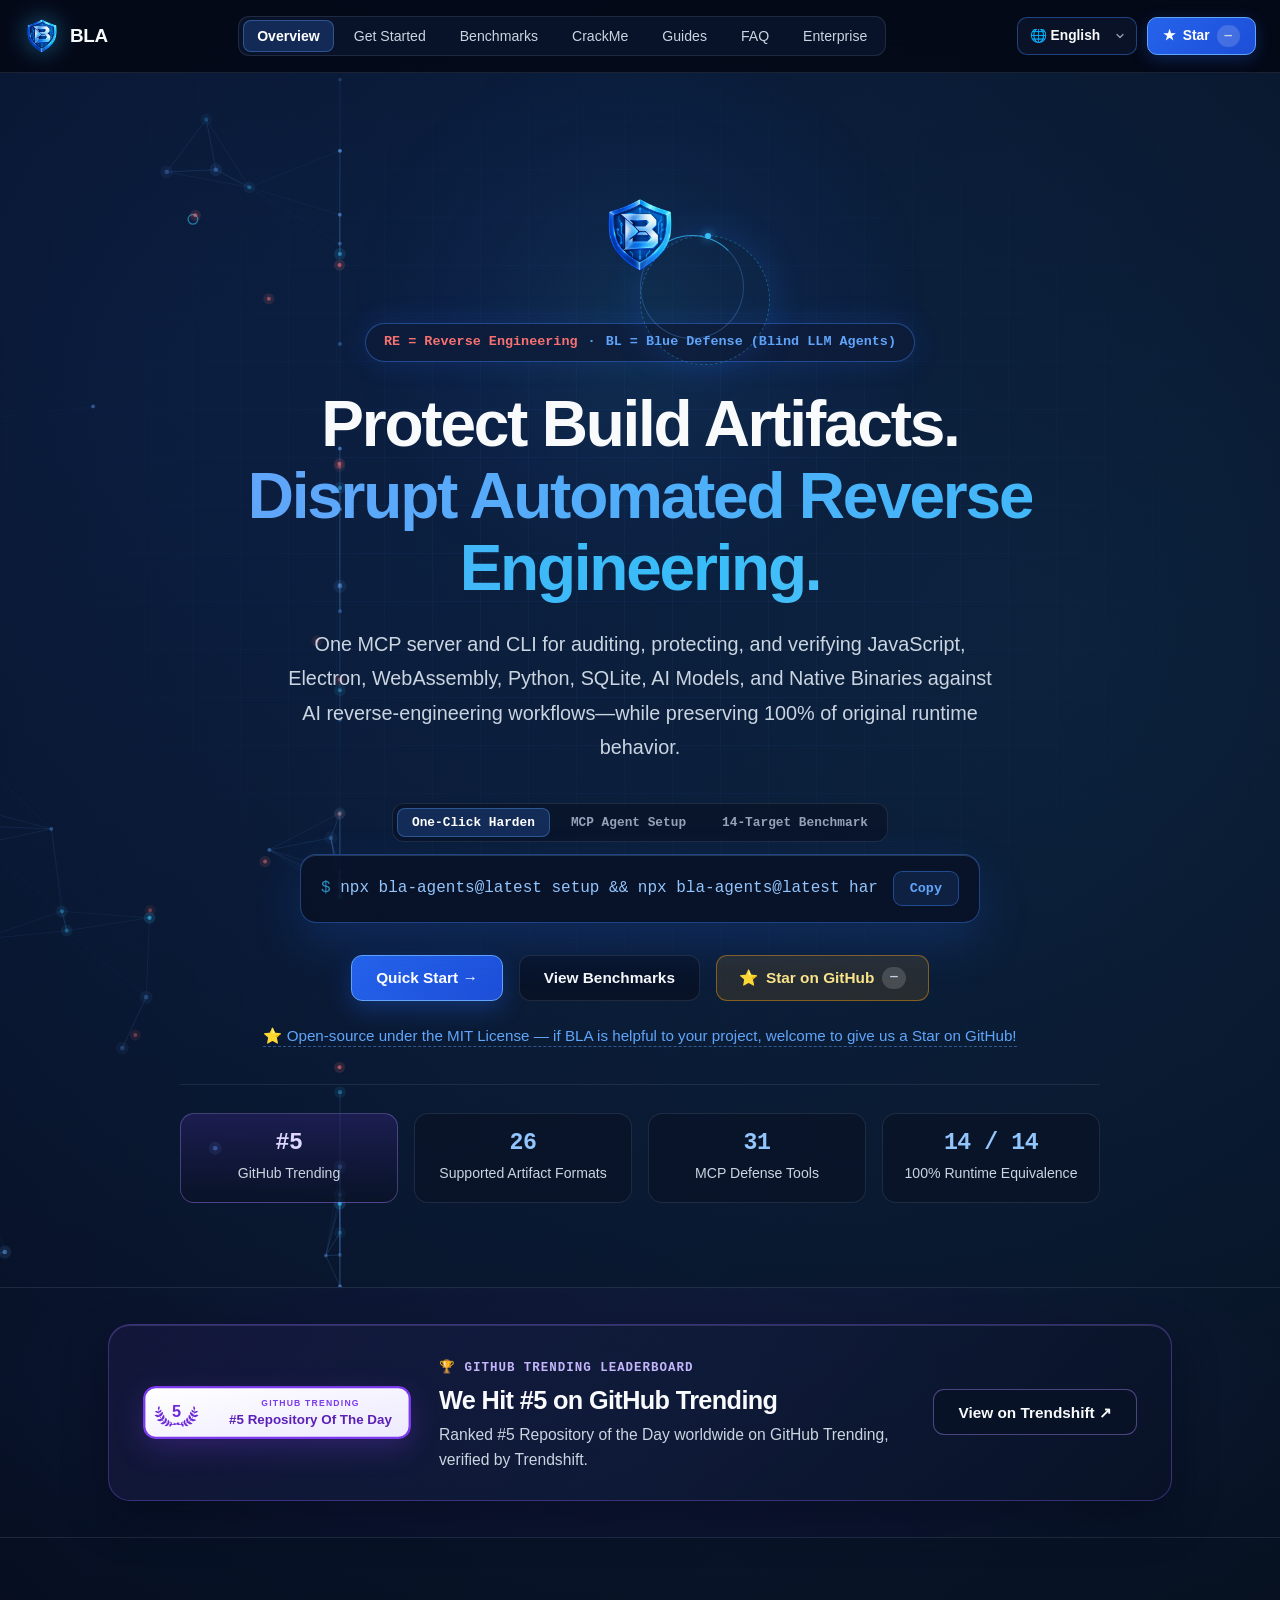
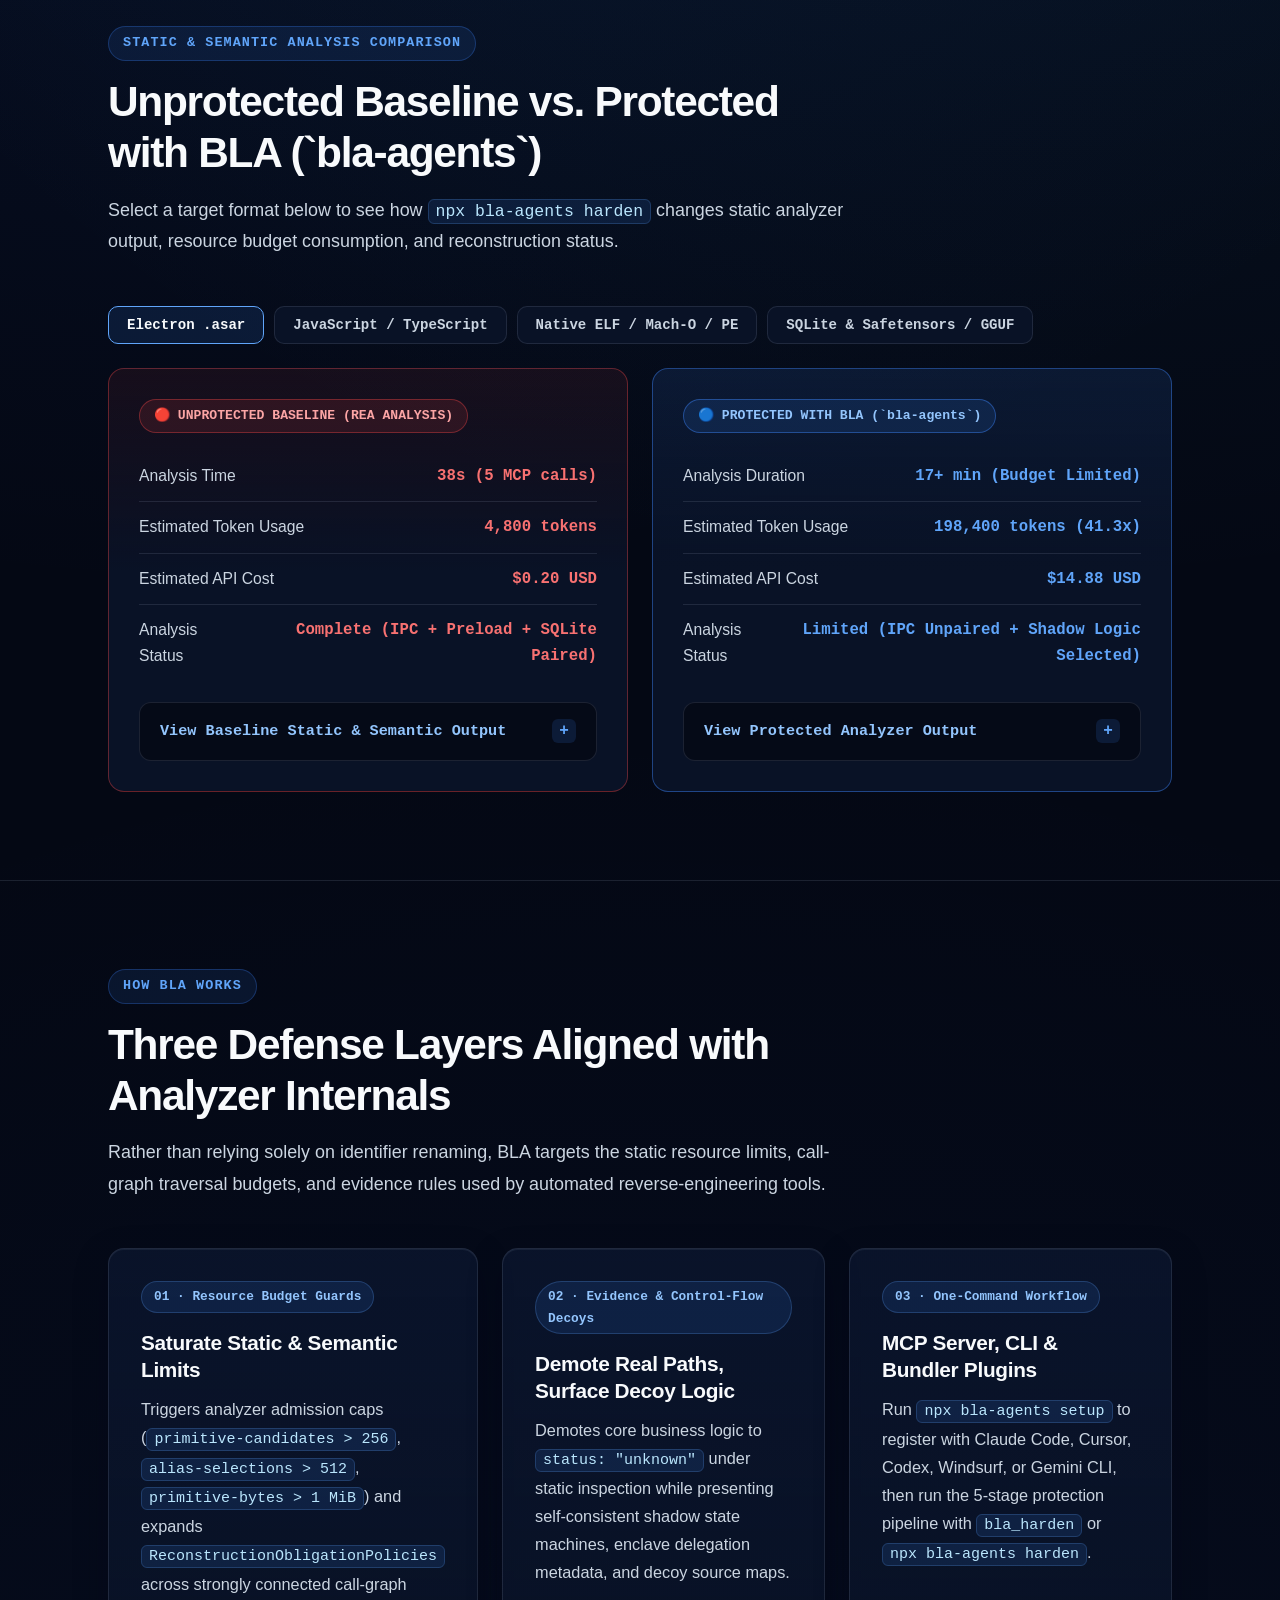
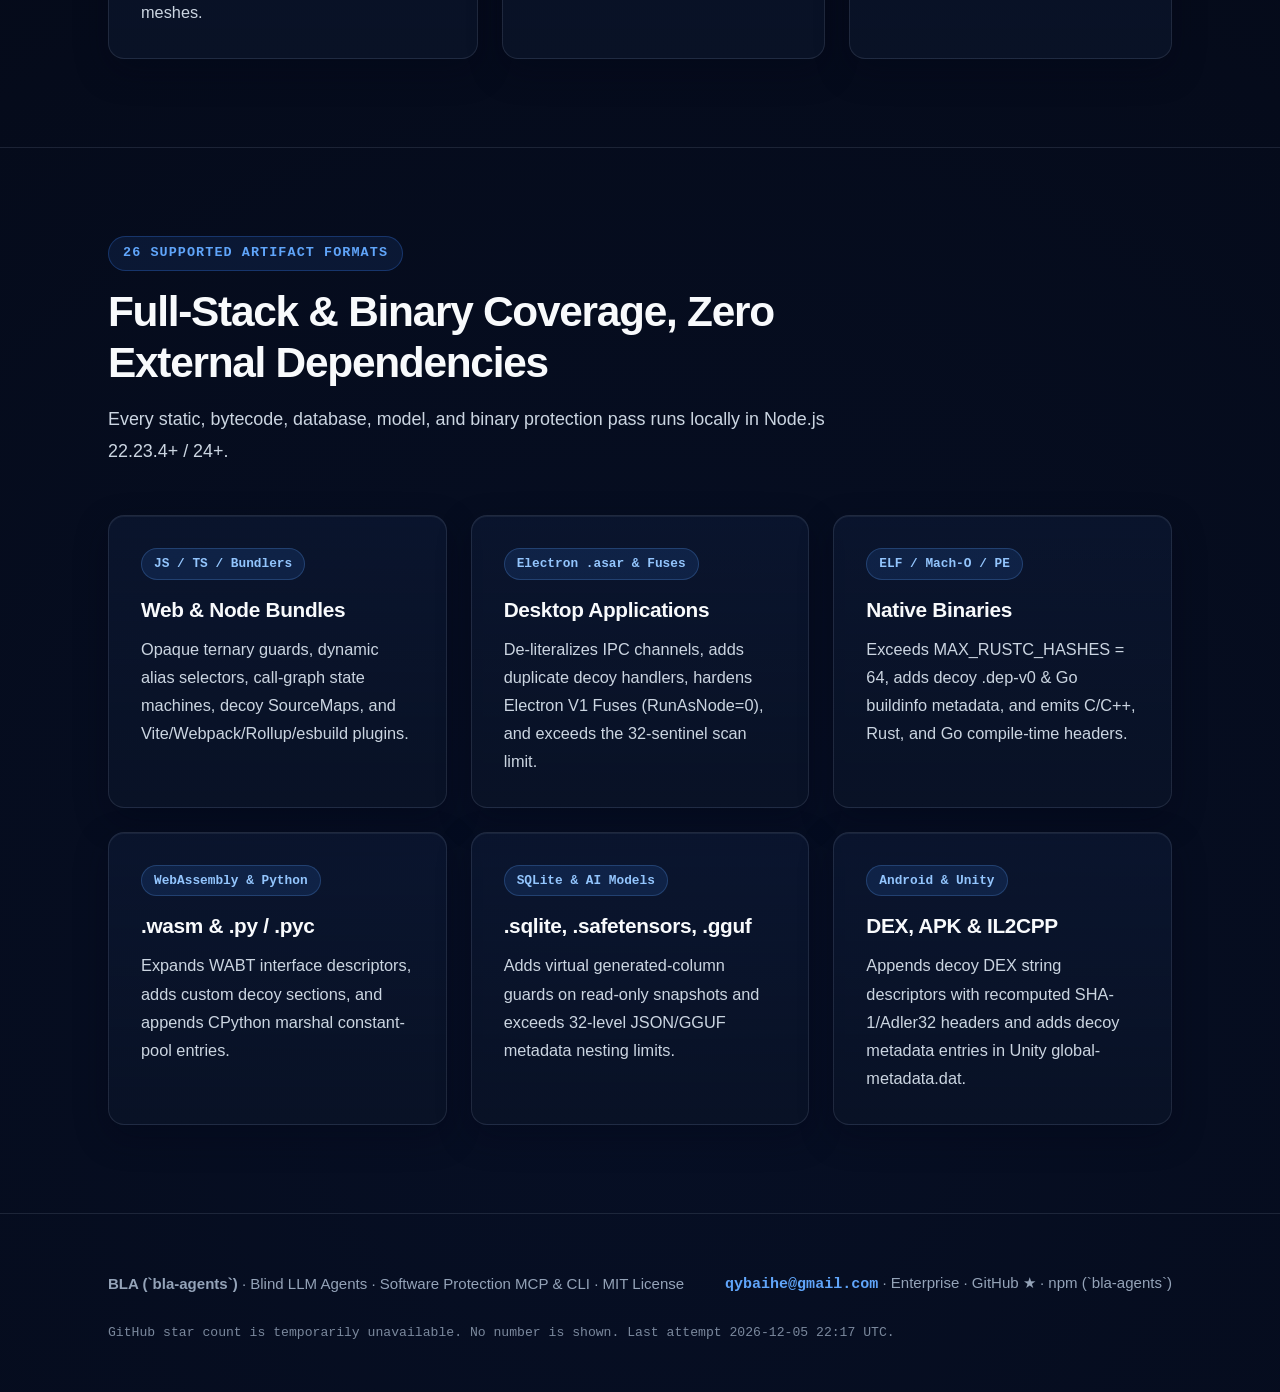
==== index.html @ 3ddf5435 "chore(site): sync website from qybaihe/bla" ====
<!doctype html>
<html lang="en">
  <head>
    <meta charset="UTF-8" />
    <meta name="viewport" content="width=device-width, initial-scale=1.0" />
    <meta http-equiv="Content-Security-Policy" content="default-src 'self'; script-src 'self'; style-src 'self' 'unsafe-inline'; img-src 'self' data:; connect-src 'self' https://api.github.com https://ungh.cc https://raw.githubusercontent.com; object-src 'none'; base-uri 'self'; form-action 'self'" />
    <title>BLA (bla-agents) — Protect Software Against AI Reverse-Engineering Agents (REA)</title>
    <meta
      name="description"
      content="BLA (Blind LLM Agents) is the open-source Blue Defense MCP server, CLI, and bundler plugin that protects JS/TS, Electron ASAR, WebAssembly, Python, Native ELF/Mach-O/PE binaries, SQLite, AI models (GGUF/Safetensors), and Android DEX against AI reverse-engineering agents like REA."
    />
    <meta
      name="keywords"
      content="BLA, bla-agents, Blind LLM Agents, AI reverse engineering defense, anti-REA, morluto rea countermeasure, code obfuscation, Electron ASAR protection, WebAssembly protection, binary protection, Ghidra MCP defense, MBA obfuscation, Claude Code MCP, Cursor MCP"
    />
    <meta name="robots" content="index, follow, max-image-preview:large, max-snippet:-1, max-video-preview:-1" />
    <meta name="theme-color" content="#040814" />
    <link rel="canonical" href="https://bla.tools/" />
    <link rel="alternate" hreflang="en" href="https://bla.tools/" />
    <link rel="alternate" hreflang="zh-CN" href="https://bla.tools/?lang=zh-CN" />
    <link rel="alternate" hreflang="zh-TW" href="https://bla.tools/?lang=zh-TW" />
    <link rel="alternate" hreflang="ja" href="https://bla.tools/?lang=ja" />
    <link rel="alternate" hreflang="ko" href="https://bla.tools/?lang=ko" />
    <link rel="alternate" hreflang="es" href="https://bla.tools/?lang=es" />
    <link rel="alternate" hreflang="fr" href="https://bla.tools/?lang=fr" />
    <link rel="alternate" hreflang="de" href="https://bla.tools/?lang=de" />
    <link rel="alternate" hreflang="x-default" href="https://bla.tools/" />
    <link rel="alternate" type="text/plain" href="https://bla.tools/llms.txt" title="BLA LLM Documentation" />
    <meta property="og:type" content="website" />
    <meta property="og:site_name" content="BLA (bla-agents)" />
    <meta property="og:locale" content="en_US" />
    <meta property="og:url" content="https://bla.tools/" />
    <meta property="og:title" content="BLA (bla-agents) — Adversarial Blue Defense Against AI Reverse Engineering" />
    <meta
      property="og:description"
      content="Open-source Counter-REA MCP server &amp; CLI protecting 26 software artifact formats via token exhaustion, parameterized MBA substitutions, shadow logic weave, and runtime integrity bindings."
    />
    <meta property="og:image" content="https://bla.tools/assets/social-card.png" />
    <meta property="og:image:type" content="image/png" />
    <meta property="og:image:width" content="1200" />
    <meta property="og:image:height" content="630" />
    <meta property="og:image:alt" content="BLA: Blind LLM Agents — Protect software artifacts against AI reverse-engineering agents" />
    <meta name="twitter:card" content="summary_large_image" />
    <meta name="twitter:title" content="BLA (bla-agents) — Protect Software Against AI Reverse-Engineering Agents" />
    <meta
      name="twitter:description"
      content="Open-source Blue Defense MCP &amp; CLI for JS/TS, Electron ASAR, WASM, Python, Native Binaries, SQLite, GGUF/Safetensors, and Android DEX."
    />
    <meta name="twitter:image" content="https://bla.tools/assets/social-card.png" />
    <meta name="twitter:image:alt" content="BLA: Blind LLM Agents — Open-Source Blue Defense MCP &amp; CLI" />
    <link rel="icon" type="image/svg+xml" href="assets/favicon.svg" />
    <link rel="icon" type="image/png" href="assets/favicon.png" />
    <link rel="apple-touch-icon" href="assets/logo.png" />
    <link rel="manifest" href="site.webmanifest" />
    <link rel="stylesheet" href="assets/styles.css" />
    <script type="application/ld+json">
      {
        "@context": "https://schema.org",
        "@graph": [
          {
            "@type": "WebSite",
            "@id": "https://bla.tools/#website",
            "url": "https://bla.tools/",
            "name": "BLA (bla-agents) — Blind LLM Agents",
            "description": "Open-source Blue Defense MCP server, CLI, and bundler plugin protecting software artifacts against AI reverse-engineering agents.",
            "inLanguage": ["en", "zh-CN", "zh-TW", "ja", "ko", "es", "fr", "de"]
          },
          {
            "@type": "SoftwareApplication",
            "@id": "https://bla.tools/#software",
            "name": "BLA (bla-agents)",
            "alternateName": ["Blind LLM Agents", "bla-shield"],
            "applicationCategory": "DeveloperApplication",
            "applicationSubCategory": "SecurityApplication",
            "operatingSystem": "Linux, macOS, Windows",
            "url": "https://bla.tools/",
            "downloadUrl": "https://www.npmjs.com/package/bla-agents",
            "license": "https://opensource.org/licenses/MIT",
            "offers": {
              "@type": "Offer",
              "price": "0",
              "priceCurrency": "USD"
            },
            "description": "Adversarial Blue Defense MCP server and CLI engineered to protect 26 software artifact formats (JS/TS, Electron ASAR, WebAssembly, Python, Native ELF/Mach-O/PE, SQLite, GGUF/Safetensors, Android DEX) against AI reverse-engineering agents like REA."
          },
          {
            "@type": "SoftwareSourceCode",
            "@id": "https://bla.tools/#source",
            "name": "qybaihe/bla",
            "codeRepository": "https://github.com/qybaihe/bla",
            "programmingLanguage": "TypeScript",
            "runtimePlatform": "Node.js",
            "license": "https://opensource.org/licenses/MIT",
            "targetProduct": { "@id": "https://bla.tools/#software" }
          }
        ]
      }
    </script>
  </head>
  <body>
    <noscript>
      <style>
        @media (max-width: 1023px) {
          .nav-toggle { display: none !important; }
          .nav-panel {
            display: flex !important;
            position: static !important;
            flex-direction: column;
            background: transparent;
            box-shadow: none;
          }
          .nav-bar { height: auto !important; min-height: 64px; flex-wrap: wrap; padding-top: 12px; padding-bottom: 12px; }
          .nav-links { flex-wrap: wrap; }
        }
      </style>
    </noscript>
    <header class="site-header">
      <div class="container nav-bar">
        <a href="./" class="brand">
          <img src="assets/logo.png" alt="BLA Shield Logo" class="brand-logo" width="38" height="38" />
          <span>BLA</span>
        </a>
        <button type="button" class="nav-toggle" aria-expanded="false" aria-controls="site-nav">
          <span class="nav-toggle-icon" aria-hidden="true"></span>
          <span class="visually-hidden">Menu</span>
        </button>
        <div class="nav-panel" id="site-nav">
        <nav class="nav-links" data-i18n-attr="aria-label:nav.primary">
          <a href="./" class="nav-link active" data-i18n="nav.overview">Overview</a>
          <a href="get-started/" class="nav-link" data-i18n="nav.getStarted">Get Started</a>
          <a href="showcase/" class="nav-link" data-i18n="nav.showcase">Benchmarks</a>
          <a href="crackme/" class="nav-link" data-i18n="nav.crackme">CrackMe</a>
          <a href="guides/" class="nav-link" data-i18n="nav.guides">Guides</a>
          <a href="faq/" class="nav-link" data-i18n="nav.faq">FAQ</a>
          <a href="enterprise/" class="nav-link" data-i18n="nav.enterprise">Enterprise</a>
        </nav>
        <div class="nav-actions">
          <select id="bla-lang-select" class="lang-select" aria-label="Select Language" data-i18n-attr="aria-label:nav.lang">
            <option value="en">🌐 English</option>
            <option value="zh-CN">🌐 简体中文</option>
            <option value="zh-TW">🌐 繁體中文</option>
            <option value="ja">🌐 日本語</option>
            <option value="ko">🌐 한국어</option>
            <option value="es">🌐 Español</option>
            <option value="fr">🌐 Français</option>
            <option value="de">🌐 Deutsch</option>
          </select>
          <a href="https://github.com/qybaihe/bla" class="nav-cta" target="_blank" rel="noopener">
            <span>★</span>
            <span data-i18n="nav.star">Star</span>
            <span class="star-pill" data-gh-stars data-state="loading">—</span>
          </a>
        </div>
        </div>
      </div>
    </header>

    <main>
      <!-- Hero Section -->
      <section class="hero">
        <canvas class="hero-particles" id="bla-hero-canvas" aria-hidden="true"></canvas>
        <div class="container">
          <div class="hero-logo-orbital">
            <div class="orbital-ring ring-outer" aria-hidden="true"></div>
            <div class="orbital-ring ring-inner" aria-hidden="true"></div>
            <img src="assets/logo.png" alt="BLA Blue Shield Logo" class="hero-logo" width="78" height="78" />
          </div>
          <div class="hero-pill">
            <span class="dot-red" data-i18n="hero.pill.red">RE = Reverse Engineering</span>
            <span>·</span>
            <span data-i18n="hero.pill.blue">BL = Blue Defense (Blind LLM Agents)</span>
          </div>
          <h1 class="hero-title" data-i18n-html="hero.title">
            Protect Build Artifacts.<br />
            <span class="text-blue">Disrupt Automated Reverse Engineering.</span>
          </h1>
          <p class="hero-subtitle" data-i18n="hero.subtitle">
            One MCP server and CLI for auditing, protecting, and verifying JavaScript, Electron, WebAssembly, Python, SQLite, AI Models, and Native Binaries against AI reverse-engineering workflows—while preserving 100% of original runtime behavior.
          </p>

          <div class="command-switcher" role="tablist" aria-label="CLI Commands">
            <button
              type="button"
              class="cmd-tab active"
              data-cmd="npx bla-agents@latest setup && npx bla-agents@latest harden ."
              data-i18n="hero.cmd.harden"
            >
              One-Click Harden
            </button>
            <button
              type="button"
              class="cmd-tab"
              data-cmd="npx bla-agents@latest setup --all-detected -y"
              data-i18n="hero.cmd.setup"
            >
              MCP Agent Setup
            </button>
            <button
              type="button"
              class="cmd-tab"
              data-cmd="npx bla-agents@latest benchmark"
              data-i18n="hero.cmd.bench"
            >
              14-Target Benchmark
            </button>
          </div>

          <div class="command-box">
            <code class="command-code" id="hero-command-code">npx bla-agents@latest setup &amp;&amp; npx bla-agents@latest harden .</code>
            <button
              type="button"
              class="copy-btn"
              id="hero-copy-btn"
              data-copy="npx bla-agents@latest setup && npx bla-agents@latest harden ."
              data-i18n="hero.copy"
            >
              Copy
            </button>
          </div>

          <div class="hero-actions">
            <a href="get-started/" class="btn-primary" data-i18n="hero.ctaPrimary">Quick Start →</a>
            <a href="showcase/" class="btn-secondary" data-i18n="hero.ctaSecondary">View Benchmarks</a>
            <a href="https://github.com/qybaihe/bla" target="_blank" rel="noopener" class="btn-star">
              <span>⭐</span>
              <span data-i18n="hero.starBtn">Star on GitHub</span>
              <span class="star-pill" data-gh-stars data-state="loading">—</span>
            </a>
          </div>

          <p class="star-welcome">
            <a href="https://github.com/qybaihe/bla" target="_blank" rel="noopener" data-i18n="hero.starWelcome">
              ⭐ Open-source under the MIT License — if BLA is helpful to your project, welcome to give us a Star on GitHub!
            </a>
          </p>

          <div class="hero-metrics">
            <a href="#trending" class="hero-metric-card hero-metric-trending">
              <span class="hero-metric-num">#5</span>
              <span class="hero-metric-label" data-i18n="hero.m1.label">GitHub Trending</span>
            </a>
            <div class="hero-metric-card">
              <span class="hero-metric-num">26</span>
              <span class="hero-metric-label" data-i18n="hero.m2.label">Supported Artifact Formats</span>
            </div>
            <div class="hero-metric-card">
              <span class="hero-metric-num">31</span>
              <span class="hero-metric-label" data-i18n="hero.m3.label">MCP Defense Tools</span>
            </div>
            <div class="hero-metric-card">
              <span class="hero-metric-num">14 / 14</span>
              <span class="hero-metric-label" data-i18n="hero.m4.label">100% Runtime Equivalence</span>
            </div>
          </div>
        </div>
      </section>

      <!-- GitHub Trending #5 Spotlight -->
      <section class="trending-section" id="trending">
        <div class="container">
          <div class="trending-card">
            <a
              href="https://trendshift.io/repositories/323569"
              target="_blank"
              rel="noopener noreferrer"
              class="trending-badge-link"
            >
              <img
                src="assets/bla-github-trending-badge.svg"
                alt="GitHub Trending — #5 Repository Of The Day"
                class="trending-badge-img"
                width="280"
                height="56"
              />
            </a>
            <div class="trending-copy">
              <span class="trending-eyebrow" data-i18n="trending.eyebrow">🏆 GitHub Trending Leaderboard</span>
              <h2 class="trending-title" data-i18n="trending.title">We Hit #5 on GitHub Trending</h2>
              <p class="trending-desc" data-i18n="trending.desc">
                Ranked #5 Repository of the Day worldwide on GitHub Trending, verified by Trendshift.
              </p>
            </div>
            <a
              href="https://trendshift.io/repositories/323569"
              target="_blank"
              rel="noopener noreferrer"
              class="btn-secondary trending-cta"
              data-i18n="trending.cta"
            >
              View on Trendshift ↗
            </a>
          </div>
        </div>
      </section>

      <!-- Interactive Analysis Comparison -->
      <section class="section">
        <div class="container">
          <div class="section-header">
            <div class="eyebrow" data-i18n="sim.eyebrow">Static &amp; Semantic Analysis Comparison</div>
            <h2 class="section-title" data-i18n="sim.title">Unprotected Baseline vs. Protected with BLA (`bla-agents`)</h2>
            <p class="section-lead" data-i18n-html="sim.lead">
              Select a target format below to see how <code>npx bla-agents harden</code> changes static analyzer output, resource budget consumption, and reconstruction status.
            </p>
          </div>

          <div class="sim-tabs">
            <button class="sim-tab active" data-scenario="electron" data-i18n="sim.tab.electron">Electron .asar</button>
            <button class="sim-tab" data-scenario="dxball" data-i18n="sim.tab.dxball">JavaScript / TypeScript</button>
            <button class="sim-tab" data-scenario="native" data-i18n="sim.tab.native">Native ELF / Mach-O / PE</button>
            <button class="sim-tab" data-scenario="model" data-i18n="sim.tab.model">SQLite &amp; Safetensors / GGUF</button>
          </div>

          <div class="duel-grid">
            <div class="duel-panel red">
              <div class="duel-badge red" data-i18n="sim.red.badge">🔴 UNPROTECTED BASELINE (REA ANALYSIS)</div>
              <div class="metric-row">
                <span class="metric-label" data-i18n="sim.red.timeLabel">Analysis Time</span>
                <span class="metric-val red" id="sim-red-time">38s (5 MCP calls)</span>
              </div>
              <div class="metric-row">
                <span class="metric-label" data-i18n="sim.red.tokensLabel">Estimated Token Usage</span>
                <span class="metric-val red" id="sim-red-tokens">4,800 tokens</span>
              </div>
              <div class="metric-row">
                <span class="metric-label" data-i18n="sim.red.costLabel">Estimated API Cost</span>
                <span class="metric-val red" id="sim-red-cost">$0.20 USD</span>
              </div>
              <div class="metric-row">
                <span class="metric-label" data-i18n="sim.red.verdictLabel">Analysis Status</span>
                <span class="metric-val red" id="sim-red-verdict">Complete</span>
              </div>
              <details class="evidence-drawer">
                <summary data-i18n="sim.red.drawer">View Baseline Static &amp; Semantic Output</summary>
                <div class="drawer-body" id="sim-red-trace"></div>
              </details>
            </div>

            <div class="duel-panel blue">
              <div class="duel-badge blue" data-i18n="sim.blue.badge">🔵 PROTECTED WITH BLA (`bla-agents`)</div>
              <div class="metric-row">
                <span class="metric-label" data-i18n="sim.blue.timeLabel">Analysis Duration</span>
                <span class="metric-val blue" id="sim-blue-time">17+ min (Budget Limited)</span>
              </div>
              <div class="metric-row">
                <span class="metric-label" data-i18n="sim.blue.tokensLabel">Estimated Token Usage</span>
                <span class="metric-val blue" id="sim-blue-tokens">198,400 tokens (41.3x)</span>
              </div>
              <div class="metric-row">
                <span class="metric-label" data-i18n="sim.blue.costLabel">Estimated API Cost</span>
                <span class="metric-val blue" id="sim-blue-cost">$14.88 USD</span>
              </div>
              <div class="metric-row">
                <span class="metric-label" data-i18n="sim.blue.verdictLabel">Analysis Status</span>
                <span class="metric-val blue" id="sim-blue-verdict">Limited</span>
              </div>
              <details class="evidence-drawer">
                <summary data-i18n="sim.blue.drawer">View Protected Analyzer Output</summary>
                <div class="drawer-body" id="sim-blue-trace"></div>
              </details>
            </div>
          </div>
        </div>
      </section>

      <!-- Three Core Pillars -->
      <section class="section">
        <div class="container">
          <div class="section-header">
            <div class="eyebrow" data-i18n="pillars.eyebrow">How BLA Works</div>
            <h2 class="section-title" data-i18n="pillars.title">Three Defense Layers Aligned with Analyzer Internals</h2>
            <p class="section-lead" data-i18n-html="pillars.lead">
              Rather than relying solely on identifier renaming, BLA targets the static resource limits, call-graph traversal budgets, and evidence rules used by automated reverse-engineering tools.
            </p>
          </div>

          <div class="grid-3">
            <div class="card">
              <span class="card-tag" data-i18n="pillars.c1.tag">01 · Resource Budget Guards</span>
              <h3 data-i18n="pillars.c1.title">Saturate Static &amp; Semantic Limits</h3>
              <p data-i18n-html="pillars.c1.desc">
                Triggers analyzer admission caps (<code>primitive-candidates &gt; 256</code>, <code>alias-selections &gt; 512</code>, <code>primitive-bytes &gt; 1 MiB</code>) and expands <code>ReconstructionObligationPolicies</code> across strongly connected call-graph meshes.
              </p>
            </div>

            <div class="card">
              <span class="card-tag" data-i18n="pillars.c2.tag">02 · Evidence &amp; Control-Flow Decoys</span>
              <h3 data-i18n="pillars.c2.title">Demote Real Paths, Surface Decoy Logic</h3>
              <p data-i18n-html="pillars.c2.desc">
                Demotes core business logic to <code>status: "unknown"</code> under static inspection while presenting self-consistent shadow state machines, enclave delegation metadata, and decoy source maps.
              </p>
            </div>

            <div class="card">
              <span class="card-tag" data-i18n="pillars.c3.tag">03 · One-Command Workflow</span>
              <h3 data-i18n="pillars.c3.title">MCP Server, CLI &amp; Bundler Plugins</h3>
              <p data-i18n-html="pillars.c3.desc">
                Run <code>npx bla-agents setup</code> to register with Claude Code, Cursor, Codex, Windsurf, or Gemini CLI, then run the 5-stage protection pipeline with <code>bla_harden</code> or <code>npx bla-agents harden</code>.
              </p>
            </div>
          </div>
        </div>
      </section>

      <!-- 6-Card Supported Formats Overview -->
      <section class="section">
        <div class="container">
          <div class="section-header">
            <div class="eyebrow" data-i18n="formats.eyebrow">26 Supported Artifact Formats</div>
            <h2 class="section-title" data-i18n="formats.title">Full-Stack &amp; Binary Coverage, Zero External Dependencies</h2>
            <p class="section-lead" data-i18n="formats.lead">
              Every static, bytecode, database, model, and binary protection pass runs locally in Node.js 22.23.4+ / 24+.
            </p>
          </div>

          <div class="grid-3">
            <div class="card">
              <span class="card-tag" data-i18n="formats.f1.tag">JS / TS / Bundlers</span>
              <h3 data-i18n="formats.f1.title">Web &amp; Node Bundles</h3>
              <p data-i18n="formats.f1.desc">Opaque ternary guards, dynamic alias selectors, call-graph state machines, decoy SourceMaps, and Vite/Webpack/Rollup/esbuild plugins.</p>
            </div>
            <div class="card">
              <span class="card-tag" data-i18n="formats.f2.tag">Electron .asar &amp; Fuses</span>
              <h3 data-i18n="formats.f2.title">Desktop Applications</h3>
              <p data-i18n="formats.f2.desc">De-literalizes IPC channels, adds duplicate decoy handlers, hardens Electron V1 Fuses (RunAsNode=0), and exceeds the 32-sentinel scan limit.</p>
            </div>
            <div class="card">
              <span class="card-tag" data-i18n="formats.f3.tag">ELF / Mach-O / PE</span>
              <h3 data-i18n="formats.f3.title">Native Binaries</h3>
              <p data-i18n="formats.f3.desc">Exceeds MAX_RUSTC_HASHES = 64, adds decoy .dep-v0 &amp; Go buildinfo metadata, and emits C/C++, Rust, and Go compile-time headers.</p>
            </div>
            <div class="card">
              <span class="card-tag" data-i18n="formats.f4.tag">WebAssembly &amp; Python</span>
              <h3 data-i18n="formats.f4.title">.wasm &amp; .py / .pyc</h3>
              <p data-i18n="formats.f4.desc">Expands WABT interface descriptors, adds custom decoy sections, and appends CPython marshal constant-pool entries.</p>
            </div>
            <div class="card">
              <span class="card-tag" data-i18n="formats.f5.tag">SQLite &amp; AI Models</span>
              <h3 data-i18n="formats.f5.title">.sqlite, .safetensors, .gguf</h3>
              <p data-i18n="formats.f5.desc">Adds virtual generated-column guards on read-only snapshots and exceeds 32-level JSON/GGUF metadata nesting limits.</p>
            </div>
            <div class="card">
              <span class="card-tag" data-i18n="formats.f6.tag">Android &amp; Unity</span>
              <h3 data-i18n="formats.f6.title">DEX, APK &amp; IL2CPP</h3>
              <p data-i18n="formats.f6.desc">Appends decoy DEX string descriptors with recomputed SHA-1/Adler32 headers and adds decoy metadata entries in Unity global-metadata.dat.</p>
            </div>
          </div>
        </div>
      </section>
    </main>

    <footer class="site-footer">
      <div class="container footer-inner">
        <div data-i18n-html="footer.tagline">
          <strong>BLA (`bla-agents`)</strong> · Blind LLM Agents · Software Protection MCP &amp; CLI · MIT License
        </div>
                <div>
          <a href="mailto:qybaihe@gmail.com">qybaihe@gmail.com</a> ·
          <a href="enterprise/" data-i18n="nav.enterprise">Enterprise</a> ·
          <a href="https://github.com/qybaihe/bla">GitHub ★</a> ·
          <a href="https://www.npmjs.com/package/bla-agents">npm (`bla-agents`)</a>
        </div>
        <p class="live-stamp" data-live-stamp="stars" data-state="loading"></p>
      </div>
    </footer>

    <script src="assets/i18n.js"></script>
    <script type="module" src="assets/main.js"></script>
    <script src="assets/home.js"></script>
  </body>
</html>
---- assets/styles.css ----
:root {
  --bg-deep: #040814;
  --bg-surface: #091226;
  --bg-elevated: #0e1b38;
  --bg-glass: rgba(9, 18, 38, 0.78);
  --border-subtle: rgba(148, 163, 184, 0.16);
  --border-blue: rgba(59, 130, 246, 0.44);
  --border-red: rgba(239, 68, 68, 0.38);
  --text-primary: #f8fafc;
  --text-secondary: #cbd5e1;
  --text-muted: #94a3b8;
  --bla-blue: #3b82f6;
  --bla-blue-bright: #60a5fa;
  --bla-blue-deep: #2563eb;
  --bla-sky: #38bdf8;
  --bla-blue-soft: rgba(59, 130, 246, 0.13);
  --rea-red: #ef4444;
  --rea-red-soft: rgba(239, 68, 68, 0.12);
  --amber: #f59e0b;
  --radius-sm: 10px;
  --radius-md: 16px;
  --radius-lg: 22px;
  --font-sans: "Plus Jakarta Sans", -apple-system, BlinkMacSystemFont, "Segoe UI", Roboto, sans-serif;
  --font-mono: "JetBrains Mono", "SFMono-Regular", Consolas, Menlo, monospace;
}

*,
*::before,
*::after {
  box-sizing: border-box;
  margin: 0;
  padding: 0;
}

html {
  scroll-behavior: smooth;
  background-color: var(--bg-deep);
  color: var(--text-primary);
  font-family: var(--font-sans);
  font-size: 16px;
  line-height: 1.68;
  -webkit-font-smoothing: antialiased;
}

body {
  min-height: 100vh;
  background-color: var(--bg-deep);
  background-image:
    radial-gradient(circle at 18% 8%, rgba(37, 99, 235, 0.16), transparent 42%),
    radial-gradient(circle at 82% 14%, rgba(56, 189, 248, 0.11), transparent 38%),
    radial-gradient(circle at 50% 92%, rgba(37, 99, 235, 0.08), transparent 45%);
  overflow-x: hidden;
}

a {
  color: inherit;
  text-decoration: none;
  transition: color 0.18s ease, border-color 0.18s ease, background-color 0.18s ease, transform 0.18s ease;
}

code {
  font-family: var(--font-mono);
  font-size: 0.92em;
  padding: 2px 7px;
  border-radius: 6px;
  background: rgba(59, 130, 246, 0.13);
  border: 1px solid rgba(96, 165, 250, 0.22);
  color: #bae6fd;
}

pre code {
  padding: 0;
  border: none;
  background: transparent;
  color: inherit;
  font-size: inherit;
}

.container {
  width: 100%;
  max-width: 1120px;
  margin: 0 auto;
  padding: 0 28px;
}

/* Header & Navigation — balanced 3-zone layout with unified 38px control heights */
.site-header {
  position: sticky;
  top: 0;
  z-index: 100;
  background: rgba(4, 8, 20, 0.86);
  backdrop-filter: blur(18px);
  -webkit-backdrop-filter: blur(18px);
  border-bottom: 1px solid var(--border-subtle);
}

.nav-bar {
  display: flex;
  align-items: center;
  justify-content: space-between;
  height: 72px;
  gap: 20px;
  max-width: 1280px;
  padding-left: 24px;
  padding-right: 24px;
}

.brand {
  display: inline-flex;
  align-items: center;
  height: 38px;
  gap: 10px;
  flex-shrink: 0;
  font-weight: 800;
  font-size: 1.18rem;
  letter-spacing: -0.02em;
  white-space: nowrap;
}

.brand-logo {
  width: 36px;
  height: 36px;
  object-fit: contain;
  filter: drop-shadow(0 0 12px rgba(56, 189, 248, 0.48));
}

.nav-panel {
  display: flex;
  align-items: center;
  justify-content: space-between;
  gap: 20px;
  flex: 1 1 auto;
  min-width: 0;
}

.nav-actions {
  display: inline-flex;
  align-items: center;
  gap: 10px;
  flex-shrink: 0;
}

.lang-select {
  appearance: none;
  -webkit-appearance: none;
  height: 38px;
  background-color: var(--bg-surface);
  background-image: url("data:image/svg+xml,%3Csvg xmlns='http://www.w3.org/2000/svg' width='12' height='12' viewBox='0 0 24 24' fill='none' stroke='%2394a3b8' stroke-width='2.4' stroke-linecap='round' stroke-linejoin='round'%3E%3Cpolyline points='6 9 12 15 18 9'/%3E%3C/svg%3E");
  background-repeat: no-repeat;
  background-position: right 10px center;
  background-size: 12px 12px;
  color: var(--text-primary);
  border: 1px solid var(--border-blue);
  border-radius: 10px;
  padding: 0 28px 0 12px;
  font-family: var(--font-sans);
  font-size: 0.86rem;
  font-weight: 600;
  line-height: 1;
  cursor: pointer;
  white-space: nowrap;
  transition: border-color 0.15s ease, background-color 0.15s ease;
}

.lang-select:hover,
.lang-select:focus {
  border-color: var(--bla-sky);
  background-color: var(--bg-elevated);
}

.brand-mark {
  width: 34px;
  height: 34px;
  border-radius: 9px;
  background: linear-gradient(135deg, var(--bla-blue-bright), var(--bla-blue-deep));
  display: inline-flex;
  align-items: center;
  justify-content: center;
  color: #ffffff;
  font-family: var(--font-mono);
  font-weight: 800;
  font-size: 0.9rem;
  box-shadow: 0 0 20px rgba(59, 130, 246, 0.35);
}

.nav-links {
  display: inline-flex;
  align-items: center;
  height: 40px;
  margin: 0 auto;
  padding: 3px;
  gap: clamp(4px, 0.65vw, 8px);
  border-radius: 11px;
  background: rgba(14, 27, 56, 0.56);
  border: 1px solid rgba(148, 163, 184, 0.16);
  min-width: 0;
}

.nav-link {
  display: inline-flex;
  align-items: center;
  justify-content: center;
  height: 32px;
  padding: 0 12px;
  border-radius: 8px;
  font-size: 0.88rem;
  font-weight: 500;
  line-height: 1;
  color: var(--text-secondary);
  white-space: nowrap;
}

.nav-link:hover {
  color: var(--text-primary);
  background: rgba(59, 130, 246, 0.12);
}

.nav-link.active {
  color: #ffffff;
  font-weight: 600;
  background: rgba(59, 130, 246, 0.22);
  box-shadow: inset 0 0 0 1px rgba(96, 165, 250, 0.36);
}

.nav-cta {
  display: inline-flex;
  align-items: center;
  justify-content: center;
  height: 38px;
  gap: 7px;
  padding: 0 14px;
  border-radius: 10px;
  font-size: 0.86rem;
  font-weight: 600;
  line-height: 1;
  white-space: nowrap;
  background: linear-gradient(135deg, var(--bla-blue-deep), #1d4ed8);
  color: #ffffff;
  border: 1px solid var(--bla-blue-bright);
  box-shadow: 0 4px 16px rgba(37, 99, 235, 0.28);
}

.nav-cta:hover {
  background: linear-gradient(135deg, var(--bla-blue), var(--bla-blue-deep));
  transform: translateY(-1px);
}

.star-pill {
  display: inline-flex;
  align-items: center;
  justify-content: center;
  flex-shrink: 0;
  height: 22px;
  padding: 0 8px;
  border-radius: 999px;
  background: rgba(255, 255, 255, 0.16);
  font-family: var(--font-mono);
  font-size: 0.78rem;
  font-weight: 700;
  line-height: 1;
  color: #fde68a;
  white-space: nowrap;
}

.nav-toggle {
  display: none;
  position: relative;
  align-items: center;
  justify-content: center;
  width: 40px;
  height: 40px;
  flex-shrink: 0;
  margin-left: auto;
  border-radius: 9px;
  border: 1px solid var(--border-blue);
  background: var(--bg-surface);
  color: var(--text-primary);
  cursor: pointer;
}

.nav-toggle-icon,
.nav-toggle-icon::before,
.nav-toggle-icon::after {
  display: block;
  width: 16px;
  height: 2px;
  border-radius: 1px;
  background: currentColor;
  position: relative;
}

.nav-toggle-icon::before,
.nav-toggle-icon::after {
  content: "";
  position: absolute;
  left: 0;
}

.nav-toggle-icon::before {
  top: -5px;
}

.nav-toggle-icon::after {
  top: 5px;
}

.site-header.nav-open .nav-toggle-icon {
  background: transparent;
}

.site-header.nav-open .nav-toggle-icon::before {
  top: 0;
  transform: rotate(45deg);
}

.site-header.nav-open .nav-toggle-icon::after {
  top: 0;
  transform: rotate(-45deg);
}

.visually-hidden {
  position: absolute;
  width: 1px;
  height: 1px;
  padding: 0;
  margin: -1px;
  overflow: hidden;
  clip: rect(0, 0, 0, 0);
  white-space: nowrap;
  border: 0;
}

.brand:focus-visible,
.nav-link:focus-visible,
.nav-cta:focus-visible,
.nav-toggle:focus-visible,
.lang-select:focus-visible {
  outline: 2px solid var(--bla-sky);
  outline-offset: 2px;
}

/* Hero Section + Interactive Particle Canvas + Orbital Shield */
@keyframes orbitalSpin {
  from {
    transform: translate(-50%, -50%) rotate(0deg);
  }
  to {
    transform: translate(-50%, -50%) rotate(360deg);
  }
}

@keyframes orbitalSpinReverse {
  from {
    transform: translate(-50%, -50%) rotate(360deg);
  }
  to {
    transform: translate(-50%, -50%) rotate(0deg);
  }
}

@keyframes shieldBreath {
  0%, 100% {
    filter: drop-shadow(0 0 24px rgba(59, 130, 246, 0.58));
    transform: translateY(0) scale(1);
  }
  50% {
    filter: drop-shadow(0 0 38px rgba(56, 189, 248, 0.85));
    transform: translateY(-3px) scale(1.03);
  }
}

@keyframes heroRise {
  from {
    opacity: 0;
    transform: translateY(14px);
  }
  to {
    opacity: 1;
    transform: translateY(0);
  }
}

@keyframes textShimmer {
  0%, 100% {
    background-position: 0% 50%;
  }
  50% {
    background-position: 100% 50%;
  }
}

.hero {
  position: relative;
  overflow: hidden;
  padding: 96px 0 84px;
  border-bottom: 1px solid var(--border-subtle);
  text-align: center;
}

.hero::before {
  content: "";
  position: absolute;
  inset: 0;
  background-image:
    linear-gradient(rgba(59, 130, 246, 0.06) 1px, transparent 1px),
    linear-gradient(90deg, rgba(59, 130, 246, 0.06) 1px, transparent 1px);
  background-size: 48px 48px;
  mask-image: radial-gradient(ellipse 70% 65% at 50% 38%, #000 20%, transparent 78%);
  -webkit-mask-image: radial-gradient(ellipse 70% 65% at 50% 38%, #000 20%, transparent 78%);
  pointer-events: none;
  z-index: 0;
}

.hero-particles {
  position: absolute;
  inset: 0;
  width: 100%;
  height: 100%;
  pointer-events: none;
  z-index: 1;
}

.hero > .container {
  position: relative;
  z-index: 2;
  animation: heroRise 0.65s cubic-bezier(0.22, 1, 0.36, 1) both;
}

.hero-logo-orbital {
  position: relative;
  width: 132px;
  height: 132px;
  margin: 0 auto 22px;
  display: flex;
  align-items: center;
  justify-content: center;
}

.orbital-ring {
  position: absolute;
  top: 50%;
  left: 50%;
  border-radius: 50%;
  pointer-events: none;
}

.orbital-ring.ring-outer {
  width: 130px;
  height: 130px;
  border: 1px dashed rgba(56, 189, 248, 0.36);
  box-shadow: 0 0 36px rgba(37, 99, 235, 0.22);
  animation: orbitalSpin 26s linear infinite;
}

.orbital-ring.ring-outer::after {
  content: "";
  position: absolute;
  top: -3px;
  left: 50%;
  width: 6px;
  height: 6px;
  border-radius: 50%;
  background: var(--bla-sky);
  box-shadow: 0 0 10px var(--bla-sky);
}

.orbital-ring.ring-inner {
  width: 104px;
  height: 104px;
  border: 1px solid rgba(96, 165, 250, 0.28);
  border-top-color: rgba(56, 189, 248, 0.78);
  animation: orbitalSpinReverse 16s linear infinite;
}

.hero-logo {
  width: 78px;
  height: 78px;
  object-fit: contain;
  display: block;
  margin: 0 auto;
  animation: shieldBreath 4.5s ease-in-out infinite;
}

.hero-pill {
  display: inline-flex;
  align-items: center;
  gap: 10px;
  padding: 7px 18px;
  border-radius: 999px;
  background: rgba(14, 27, 56, 0.72);
  border: 1px solid var(--border-blue);
  box-shadow: 0 0 28px rgba(37, 99, 235, 0.18);
  color: var(--bla-blue-bright);
  font-family: var(--font-mono);
  font-size: 0.84rem;
  font-weight: 600;
  margin-bottom: 26px;
}

.hero-pill .dot-red {
  color: #f87171;
}

.hero-title,
.hero h1 {
  font-size: clamp(2.45rem, 5vw, 4rem);
  font-weight: 800;
  letter-spacing: -0.035em;
  line-height: 1.13;
  max-width: 880px;
  margin: 0 auto 22px;
}

.hero-title .text-blue {
  background: linear-gradient(95deg, #60a5fa 0%, #38bdf8 45%, #93c5fd 75%, #60a5fa 100%);
  background-size: 200% auto;
  -webkit-background-clip: text;
  -webkit-text-fill-color: transparent;
  animation: textShimmer 6s ease-in-out infinite;
}

.hero-title .text-red {
  color: var(--rea-red);
}

.hero-subtitle,
.lede {
  font-size: clamp(1.08rem, 1.75vw, 1.24rem);
  color: var(--text-secondary);
  max-width: 720px;
  margin: 0 auto 38px;
  line-height: 1.74;
}

/* Clean Command Switcher in Hero */
.command-switcher {
  display: inline-flex;
  align-items: center;
  justify-content: center;
  flex-wrap: wrap;
  gap: 6px;
  margin: 0 auto 12px;
  padding: 4px;
  border-radius: 12px;
  background: rgba(9, 18, 38, 0.72);
  border: 1px solid var(--border-subtle);
}

.cmd-tab {
  padding: 6px 14px;
  border-radius: 8px;
  border: 1px solid transparent;
  background: transparent;
  color: var(--text-muted);
  font-family: var(--font-mono);
  font-size: 0.8rem;
  font-weight: 600;
  cursor: pointer;
  transition: all 0.15s ease;
}

.cmd-tab:hover {
  color: var(--text-primary);
  background: rgba(59, 130, 246, 0.1);
}

.cmd-tab.active {
  color: #ffffff;
  background: rgba(59, 130, 246, 0.22);
  border-color: rgba(96, 165, 250, 0.36);
}

.command-box {
  position: relative;
  max-width: 680px;
  margin: 0 auto 32px;
  background: rgba(9, 18, 38, 0.88);
  backdrop-filter: blur(12px);
  -webkit-backdrop-filter: blur(12px);
  border: 1px solid var(--border-blue);
  border-radius: var(--radius-md);
  padding: 16px 20px;
  display: flex;
  align-items: center;
  justify-content: space-between;
  gap: 16px;
  box-shadow:
    0 20px 50px rgba(37, 99, 235, 0.2),
    inset 0 1px 0 rgba(147, 197, 253, 0.22);
}

.command-code {
  font-family: var(--font-mono);
  font-size: 1rem;
  color: #93c5fd;
  background: transparent;
  border: none;
  padding: 0;
  overflow-x: auto;
  white-space: nowrap;
}

.command-code::before {
  content: "$ ";
  color: #38bdf8;
  opacity: 0.75;
  user-select: none;
}

.copy-btn {
  padding: 9px 16px;
  border-radius: 9px;
  border: 1px solid var(--border-blue);
  background: var(--bla-blue-soft);
  color: var(--bla-blue-bright);
  font-family: var(--font-mono);
  font-size: 0.84rem;
  font-weight: 600;
  cursor: pointer;
  flex-shrink: 0;
  transition: all 0.15s ease;
}

.copy-btn:hover {
  background: var(--bla-blue-deep);
  color: #ffffff;
}

.copy-btn.copied {
  background: rgba(16, 185, 129, 0.18);
  border-color: rgba(52, 211, 153, 0.55);
  color: #6ee7b7;
}

.hero-actions {
  display: flex;
  align-items: center;
  justify-content: center;
  gap: 16px;
  flex-wrap: wrap;
}

.btn-primary {
  display: inline-flex;
  align-items: center;
  justify-content: center;
  height: 46px;
  gap: 8px;
  padding: 0 24px;
  border-radius: 11px;
  background: linear-gradient(135deg, var(--bla-blue-deep), #1d4ed8);
  color: #ffffff;
  font-weight: 700;
  font-size: 0.96rem;
  line-height: 1;
  white-space: nowrap;
  border: 1px solid var(--bla-blue-bright);
  box-shadow: 0 8px 24px rgba(37, 99, 235, 0.32);
}

.btn-primary:hover {
  background: linear-gradient(135deg, var(--bla-blue), var(--bla-blue-deep));
  transform: translateY(-1px);
}

.btn-secondary {
  display: inline-flex;
  align-items: center;
  justify-content: center;
  height: 46px;
  gap: 8px;
  padding: 0 24px;
  border-radius: 11px;
  background: rgba(9, 18, 38, 0.85);
  color: var(--text-primary);
  font-weight: 600;
  font-size: 0.96rem;
  line-height: 1;
  white-space: nowrap;
  border: 1px solid var(--border-subtle);
}

.btn-secondary:hover {
  border-color: var(--border-blue);
  background: var(--bg-elevated);
  transform: translateY(-1px);
}

.btn-star {
  display: inline-flex;
  align-items: center;
  justify-content: center;
  height: 46px;
  gap: 8px;
  padding: 0 22px;
  border-radius: 11px;
  background: rgba(245, 158, 11, 0.12);
  color: #fde68a;
  font-weight: 600;
  font-size: 0.96rem;
  line-height: 1;
  white-space: nowrap;
  border: 1px solid rgba(245, 158, 11, 0.45);
}

.btn-star:hover {
  background: rgba(245, 158, 11, 0.2);
  border-color: #fbbf24;
  transform: translateY(-1px);
}

.star-welcome {
  margin-top: 22px;
  font-size: 0.95rem;
  color: var(--text-secondary);
}

.star-welcome a {
  color: var(--bla-blue-bright);
  border-bottom: 1px dashed rgba(96, 165, 250, 0.45);
  padding-bottom: 2px;
}

.star-welcome a:hover {
  color: #fde68a;
  border-bottom-color: #fde68a;
}

/* Hero Metrics Strip */
.hero-metrics {
  display: grid;
  grid-template-columns: repeat(4, 1fr);
  gap: 16px;
  max-width: 920px;
  margin: 36px auto 0;
  padding-top: 28px;
  border-top: 1px solid rgba(148, 163, 184, 0.14);
}

.hero-metric-card {
  background: rgba(9, 18, 38, 0.68);
  border: 1px solid rgba(148, 163, 184, 0.16);
  border-radius: 14px;
  padding: 16px 14px;
  backdrop-filter: blur(8px);
  -webkit-backdrop-filter: blur(8px);
  transition: border-color 0.2s ease, transform 0.2s ease;
}

.hero-metric-card:hover {
  border-color: var(--border-blue);
  transform: translateY(-2px);
}

.hero-metric-trending {
  border-color: rgba(167, 139, 250, 0.36);
  background: linear-gradient(180deg, rgba(124, 58, 237, 0.16) 0%, rgba(9, 18, 38, 0.78) 100%);
}

.hero-metric-trending:hover {
  border-color: rgba(196, 181, 253, 0.72);
  box-shadow: 0 8px 24px rgba(124, 58, 237, 0.22);
}

.hero-metric-trending .hero-metric-num {
  color: #ddd6fe;
}

.hero-metric-num {
  display: block;
  font-family: var(--font-mono);
  font-size: 1.45rem;
  font-weight: 800;
  color: #93c5fd;
  letter-spacing: -0.02em;
  line-height: 1.2;
  margin-bottom: 4px;
}

.hero-metric-label {
  display: block;
  font-size: 0.88rem;
  font-weight: 500;
  color: var(--text-secondary);
}

/* GitHub Trending #5 Spotlight Section */
.trending-section {
  padding: 36px 0;
  border-bottom: 1px solid var(--border-subtle);
  background: radial-gradient(ellipse 75% 120% at 50% 50%, rgba(124, 58, 237, 0.09), transparent 72%);
}

.trending-card {
  display: flex;
  align-items: center;
  justify-content: space-between;
  gap: 28px;
  padding: 28px 34px;
  border-radius: var(--radius-lg);
  background: linear-gradient(135deg, rgba(30, 27, 75, 0.45) 0%, rgba(14, 27, 56, 0.78) 52%, rgba(9, 18, 38, 0.92) 100%);
  border: 1px solid rgba(139, 92, 246, 0.36);
  box-shadow:
    0 18px 44px rgba(2, 6, 23, 0.48),
    inset 0 1px 0 rgba(196, 181, 253, 0.18);
}

.trending-badge-link {
  flex-shrink: 0;
  display: inline-flex;
  border-radius: 14px;
  box-shadow: 0 10px 28px rgba(124, 58, 237, 0.26);
  transition: transform 0.2s ease, box-shadow 0.2s ease;
}

.trending-badge-link:hover {
  transform: translateY(-2px) scale(1.015);
  box-shadow: 0 14px 34px rgba(124, 58, 237, 0.4);
}

.trending-badge-img {
  display: block;
  width: 268px;
  height: auto;
  border-radius: 12px;
}

.trending-copy {
  flex: 1 1 auto;
  min-width: 0;
}

.trending-eyebrow {
  display: inline-block;
  font-family: var(--font-mono);
  font-size: 0.78rem;
  font-weight: 700;
  text-transform: uppercase;
  letter-spacing: 0.08em;
  color: #c4b5fd;
  margin-bottom: 6px;
}

.trending-title {
  font-size: clamp(1.28rem, 2.2vw, 1.58rem);
  font-weight: 800;
  letter-spacing: -0.025em;
  line-height: 1.25;
  color: var(--text-primary);
  margin-bottom: 6px;
}

.trending-desc {
  font-size: 0.98rem;
  color: var(--text-secondary);
  line-height: 1.6;
}

.trending-cta {
  flex-shrink: 0;
  border-color: rgba(167, 139, 250, 0.42);
}

.trending-cta:hover {
  border-color: #c4b5fd;
  background: rgba(124, 58, 237, 0.22);
}

/* Generous Vertical Spacing so pages feel calm and uncrowded */
.section {
  padding: 88px 0;
  border-bottom: 1px solid var(--border-subtle);
}

.section-header {
  max-width: 760px;
  margin-bottom: 48px;
}

.eyebrow {
  display: inline-flex;
  align-items: center;
  gap: 8px;
  font-family: var(--font-mono);
  font-size: 0.84rem;
  font-weight: 700;
  text-transform: uppercase;
  letter-spacing: 0.08em;
  color: var(--bla-blue-bright);
  padding: 5px 14px;
  border-radius: 999px;
  background: rgba(59, 130, 246, 0.11);
  border: 1px solid rgba(59, 130, 246, 0.28);
  margin-bottom: 16px;
}

.section-title {
  font-size: clamp(1.95rem, 3.4vw, 2.65rem);
  font-weight: 800;
  letter-spacing: -0.03em;
  line-height: 1.2;
  margin-bottom: 16px;
}

.section-lead {
  font-size: 1.12rem;
  color: var(--text-secondary);
  line-height: 1.75;
}

/* Spacious Cards & Grids */
.grid-3 {
  display: grid;
  grid-template-columns: repeat(3, 1fr);
  gap: 24px;
}

.grid-2 {
  display: grid;
  grid-template-columns: repeat(2, 1fr);
  gap: 28px;
}

.card {
  position: relative;
  background: linear-gradient(180deg, rgba(14, 27, 56, 0.55) 0%, var(--bg-surface) 100%);
  border: 1px solid var(--border-subtle);
  border-radius: var(--radius-md);
  padding: 32px;
  box-shadow:
    0 12px 32px rgba(2, 6, 23, 0.35),
    inset 0 1px 0 rgba(148, 163, 184, 0.1);
  transition: border-color 0.2s ease, transform 0.2s ease, box-shadow 0.2s ease;
}

.card:hover {
  border-color: var(--border-blue);
  transform: translateY(-3px);
  box-shadow: 0 16px 40px rgba(37, 99, 235, 0.14);
}

.card-tag {
  display: inline-block;
  font-family: var(--font-mono);
  font-size: 0.8rem;
  font-weight: 600;
  padding: 4px 12px;
  border-radius: 999px;
  background: var(--bla-blue-soft);
  border: 1px solid rgba(96, 165, 250, 0.24);
  color: #93c5fd;
  margin-bottom: 16px;
}

.card h3 {
  font-size: 1.3rem;
  font-weight: 700;
  margin-bottom: 12px;
  letter-spacing: -0.015em;
  line-height: 1.3;
  color: var(--text-primary);
}

.card p {
  color: var(--text-secondary);
  font-size: 1.02rem;
  line-height: 1.72;
}

/* Red vs. Blue Interactive Simulator */
.sim-tabs {
  display: flex;
  gap: 10px;
  flex-wrap: wrap;
  margin-bottom: 24px;
}

.sim-tab {
  padding: 10px 18px;
  border-radius: 10px;
  border: 1px solid var(--border-subtle);
  background: var(--bg-surface);
  color: var(--text-secondary);
  font-family: var(--font-mono);
  font-size: 0.88rem;
  font-weight: 600;
  cursor: pointer;
  transition: all 0.15s ease;
}

.sim-tab.active,
.sim-tab:hover {
  border-color: var(--bla-blue-bright);
  background: var(--bla-blue-soft);
  color: var(--text-primary);
}

.duel-grid {
  display: grid;
  grid-template-columns: 1fr 1fr;
  gap: 24px;
}

.duel-panel {
  border-radius: var(--radius-md);
  padding: 30px;
  background: var(--bg-surface);
}

.duel-panel.red {
  border: 1px solid var(--border-red);
  background: linear-gradient(180deg, rgba(239, 68, 68, 0.08), var(--bg-surface) 48%);
}

.duel-panel.blue {
  border: 1px solid var(--border-blue);
  background: linear-gradient(180deg, rgba(59, 130, 246, 0.12), var(--bg-surface) 48%);
}

.duel-badge {
  display: inline-flex;
  align-items: center;
  gap: 8px;
  font-family: var(--font-mono);
  font-size: 0.82rem;
  font-weight: 700;
  padding: 5px 14px;
  border-radius: 999px;
  margin-bottom: 18px;
}

.duel-badge.red {
  background: var(--rea-red-soft);
  color: #fca5a5;
  border: 1px solid var(--border-red);
}

.duel-badge.blue {
  background: var(--bla-blue-soft);
  color: #93c5fd;
  border: 1px solid var(--border-blue);
}

.metric-row {
  display: flex;
  justify-content: space-between;
  align-items: center;
  gap: 12px;
  padding: 12px 0;
  border-bottom: 1px solid var(--border-subtle);
  font-size: 0.98rem;
}

.metric-row:last-of-type {
  border-bottom: none;
}

.metric-label {
  color: var(--text-secondary);
}

.metric-val {
  font-family: var(--font-mono);
  font-weight: 700;
  text-align: right;
}

.metric-val.red {
  color: #f87171;
}

.metric-val.blue {
  color: var(--bla-blue-bright);
}

/* Collapsible Details Drawers & FAQ Accordions */
details.evidence-drawer,
details.drawer {
  margin-top: 20px;
  background: rgba(4, 8, 20, 0.78);
  border: 1px solid var(--border-subtle);
  border-radius: 12px;
  overflow: hidden;
  transition: border-color 0.18s ease;
}

details.evidence-drawer:hover,
details.drawer:hover,
details.evidence-drawer[open],
details.drawer[open] {
  border-color: var(--border-blue);
}

details.evidence-drawer summary,
details.drawer summary {
  padding: 16px 20px;
  font-family: var(--font-mono);
  font-size: 0.95rem;
  font-weight: 600;
  color: #93c5fd;
  cursor: pointer;
  user-select: none;
  list-style: none;
  display: flex;
  align-items: center;
  justify-content: space-between;
  gap: 12px;
}

details.evidence-drawer summary::-webkit-details-marker,
details.drawer summary::-webkit-details-marker {
  display: none;
}

details.evidence-drawer summary::after,
details.drawer summary::after {
  content: "+";
  display: inline-flex;
  align-items: center;
  justify-content: center;
  width: 24px;
  height: 24px;
  border-radius: 6px;
  background: rgba(59, 130, 246, 0.14);
  color: var(--bla-blue-bright);
  font-family: var(--font-mono);
  font-size: 1rem;
  font-weight: 700;
  flex-shrink: 0;
  transition: transform 0.18s ease, background-color 0.18s ease;
}

details.evidence-drawer[open] summary::after,
details.drawer[open] summary::after {
  content: "−";
  background: rgba(59, 130, 246, 0.28);
}

details.evidence-drawer summary:hover,
details.drawer summary:hover {
  background: rgba(59, 130, 246, 0.08);
}

.drawer-body {
  padding: 18px 20px;
  border-top: 1px solid var(--border-subtle);
  font-family: var(--font-mono);
  font-size: 0.92rem;
  color: #dbeafe;
  overflow-x: auto;
  white-space: pre;
  line-height: 1.68;
}

/* FAQ-specific high-legibility styling */
.faq-list {
  max-width: 880px;
  display: grid;
  gap: 16px;
}

.faq-list details.evidence-drawer,
.faq-list details.drawer {
  margin-top: 0;
  background: linear-gradient(180deg, rgba(14, 27, 56, 0.5) 0%, var(--bg-surface) 100%);
}

.faq-list details summary {
  font-family: var(--font-sans);
  font-size: 1.12rem;
  font-weight: 700;
  color: var(--text-primary);
  padding: 20px 24px;
}

.faq-list .drawer-body {
  font-family: var(--font-sans);
  font-size: 1.03rem;
  color: var(--text-secondary);
  white-space: normal;
  line-height: 1.76;
  padding: 18px 24px 22px;
}

pre.code-block {
  background: rgba(4, 8, 20, 0.85);
  border: 1px solid rgba(59, 130, 246, 0.32);
  border-radius: var(--radius-sm);
  padding: 18px 20px;
  font-family: var(--font-mono);
  font-size: 0.94rem;
  color: #dbeafe;
  overflow-x: auto;
  line-height: 1.65;
  margin-top: 16px;
}

/* CrackMe Live Telemetry Panel & Subpage Prose Styling */
.live-panel {
  margin: 32px auto 0;
  max-width: 960px;
  padding: 32px;
  border: 1px solid var(--border-blue);
  border-radius: var(--radius-lg);
  background: linear-gradient(180deg, rgba(14, 27, 56, 0.82) 0%, rgba(9, 18, 38, 0.92) 100%);
  box-shadow: 0 20px 50px rgba(2, 6, 23, 0.5);
  text-align: left;
}

.live-panel h2 {
  font-size: 1.38rem;
  font-weight: 800;
  letter-spacing: -0.02em;
  line-height: 1.3;
  margin: 0 0 18px;
  color: var(--text-primary);
  display: flex;
  align-items: center;
  gap: 10px;
}

.live-panel h2::before {
  content: "";
  width: 10px;
  height: 10px;
  border-radius: 50%;
  background: #38bdf8;
  box-shadow: 0 0 12px #38bdf8;
  flex-shrink: 0;
}

.live-panel h3 {
  margin: 24px 0 12px;
  color: var(--text-primary);
  font-size: 1.08rem;
  font-weight: 700;
}

.live-dl {
  display: grid;
  grid-template-columns: minmax(11rem, 17rem) minmax(0, 1fr);
  gap: 12px 20px;
  margin: 16px 0 20px;
  padding: 20px 22px;
  border-radius: 14px;
  background: rgba(4, 8, 20, 0.65);
  border: 1px solid var(--border-subtle);
}

.live-dl dt {
  color: var(--text-muted);
  font-size: 0.96rem;
  font-weight: 600;
  display: flex;
  align-items: center;
}

.live-dl dd {
  font-family: var(--font-mono);
  font-size: 0.98rem;
  font-weight: 600;
  color: #e2e8f0;
  background: rgba(14, 27, 56, 0.65);
  border: 1px solid rgba(148, 163, 184, 0.16);
  border-radius: 8px;
  padding: 8px 12px;
  overflow-wrap: anywhere;
}

.live-dl dd[data-crackme-version],
.live-dl dd[data-crackme-status] {
  color: #93c5fd;
  border-color: rgba(59, 130, 246, 0.35);
}

.live-note {
  color: var(--text-secondary);
  font-size: 0.98rem;
  line-height: 1.7;
  margin-top: 10px;
}

.live-history {
  list-style: none;
  margin: 12px 0 20px;
  display: flex;
  flex-wrap: wrap;
  gap: 10px;
}

.live-history li {
  font-family: var(--font-mono);
  font-size: 0.9rem;
  color: #cbd5e1;
  background: rgba(4, 8, 20, 0.72);
  border: 1px solid var(--border-subtle);
  border-radius: 9px;
  padding: 8px 14px;
}

.live-panel .nav-cta {
  margin-top: 10px;
  height: 42px;
  padding: 0 18px;
  font-size: 0.92rem;
}

/* Subpage Prose & Structured Sections */
.prose {
  max-width: 960px;
}

.prose h2 {
  font-size: 1.5rem;
  font-weight: 800;
  letter-spacing: -0.02em;
  line-height: 1.3;
  color: var(--text-primary);
  margin: 36px 0 12px;
  padding-top: 28px;
  border-top: 1px solid var(--border-subtle);
}

.prose h2:first-child {
  margin-top: 0;
  padding-top: 0;
  border-top: none;
}

.prose p {
  font-size: 1.05rem;
  line-height: 1.76;
  color: var(--text-secondary);
  margin-bottom: 16px;
}

.prose ul {
  margin: 14px 0 24px 1.25rem;
  display: grid;
  gap: 12px;
}

.prose li {
  font-size: 1.03rem;
  line-height: 1.72;
  color: var(--text-secondary);
}

.prose pre {
  background: rgba(4, 8, 20, 0.85);
  border: 1px solid var(--border-blue);
  border-radius: 12px;
  padding: 18px 22px;
  font-family: var(--font-mono);
  font-size: 0.95rem;
  color: #dbeafe;
  overflow-x: auto;
  line-height: 1.65;
  margin: 14px 0 24px;
}

/* Footer */
.site-footer {
  padding: 56px 0;
  color: var(--text-muted);
  font-size: 0.94rem;
}

.footer-inner {
  display: flex;
  justify-content: space-between;
  align-items: center;
  flex-wrap: wrap;
  gap: 20px;
}

.footer-inner .live-stamp {
  flex: 1 0 100%;
  margin-top: 6px;
}

.live-stamp {
  font-family: var(--font-mono);
  font-size: 0.82rem;
  line-height: 1.5;
  color: var(--text-muted);
  opacity: 0.82;
}

.live-stamp[data-state="stale"],
.live-stamp[data-state="unavailable"] {
  color: var(--text-muted);
}

.star-pill[data-state="stale"],
.star-pill[data-state="unavailable"],
.star-pill[data-state="loading"] {
  color: #cbd5e1;
}

/* Enterprise page */
.note-card {
  border-color: rgba(245, 158, 11, 0.38);
  background: linear-gradient(180deg, rgba(245, 158, 11, 0.09), var(--bg-surface) 48%);
}

.enterprise-cta {
  border-color: var(--border-blue);
  background: linear-gradient(180deg, rgba(59, 130, 246, 0.14), var(--bg-surface) 45%);
}

.contact-email {
  font-family: var(--font-mono);
  font-weight: 700;
  color: var(--bla-blue-bright);
}

.contact-note {
  margin-top: 18px;
  font-size: 0.98rem;
  color: var(--text-secondary);
}

.contact-note a {
  color: var(--bla-blue-bright);
  border-bottom: 1px dashed rgba(96, 165, 250, 0.45);
}

.site-footer a[href^="mailto:"] {
  color: var(--bla-blue-bright);
  font-family: var(--font-mono);
  font-weight: 600;
}

@media (max-width: 640px) {
  .live-dl {
    grid-template-columns: 1fr;
    gap: 6px;
    padding: 16px;
  }

  .live-dl dd {
    margin-bottom: 10px;
  }

  .hero-metrics {
    grid-template-columns: 1fr 1fr;
  }
}

@media (max-width: 860px) {
  .grid-3,
  .grid-2,
  .duel-grid {
    grid-template-columns: 1fr;
  }
  .hero-metrics {
    grid-template-columns: repeat(2, 1fr);
  }
  .trending-card {
    flex-direction: column;
    text-align: center;
    padding: 24px 20px;
    gap: 18px;
  }
  .trending-cta {
    width: 100%;
  }
  .section {
    padding: 64px 0;
  }
  .hero {
    padding: 72px 0 56px;
  }
}

@media (min-width: 1024px) and (max-width: 1180px) {
  .nav-bar {
    gap: 12px;
    padding-left: 16px;
    padding-right: 16px;
  }

  .nav-links {
    gap: 2px;
  }

  .nav-link {
    padding: 0 9px;
    font-size: 0.82rem;
  }

  .nav-cta {
    padding: 0 11px;
    font-size: 0.82rem;
    gap: 5px;
  }

  .lang-select {
    font-size: 0.82rem;
    padding: 0 26px 0 10px;
  }
}

@media (min-width: 1280px) {
  .nav-links {
    gap: 6px;
    padding: 4px;
  }

  .nav-link {
    padding: 0 14px;
    font-size: 0.88rem;
  }

  .nav-cta {
    padding: 0 15px;
    font-size: 0.86rem;
  }

  .lang-select {
    font-size: 0.86rem;
  }
}

@media (max-width: 1023px) {
  .nav-toggle {
    display: inline-flex;
  }

  .nav-panel {
    display: none;
    position: absolute;
    top: 100%;
    left: 0;
    right: 0;
    flex-direction: column;
    align-items: stretch;
    gap: 10px;
    padding: 12px 16px 16px;
    background: rgba(4, 8, 20, 0.97);
    border-bottom: 1px solid var(--border-subtle);
    box-shadow: 0 16px 40px rgba(0, 0, 0, 0.35);
  }

  .site-header.nav-open .nav-panel {
    display: flex;
  }

  .nav-links {
    flex-direction: column;
    align-items: stretch;
    height: auto;
    width: 100%;
    margin: 0;
    padding: 6px;
    gap: 4px;
  }

  .nav-link {
    justify-content: flex-start;
    height: 38px;
    padding: 0 12px;
    font-size: 0.92rem;
  }

  .nav-actions {
    flex-direction: column;
    align-items: stretch;
    gap: 8px;
  }

  .lang-select,
  .nav-cta {
    width: 100%;
    height: 40px;
    justify-content: center;
    font-size: 0.9rem;
    padding: 0 14px;
  }
}
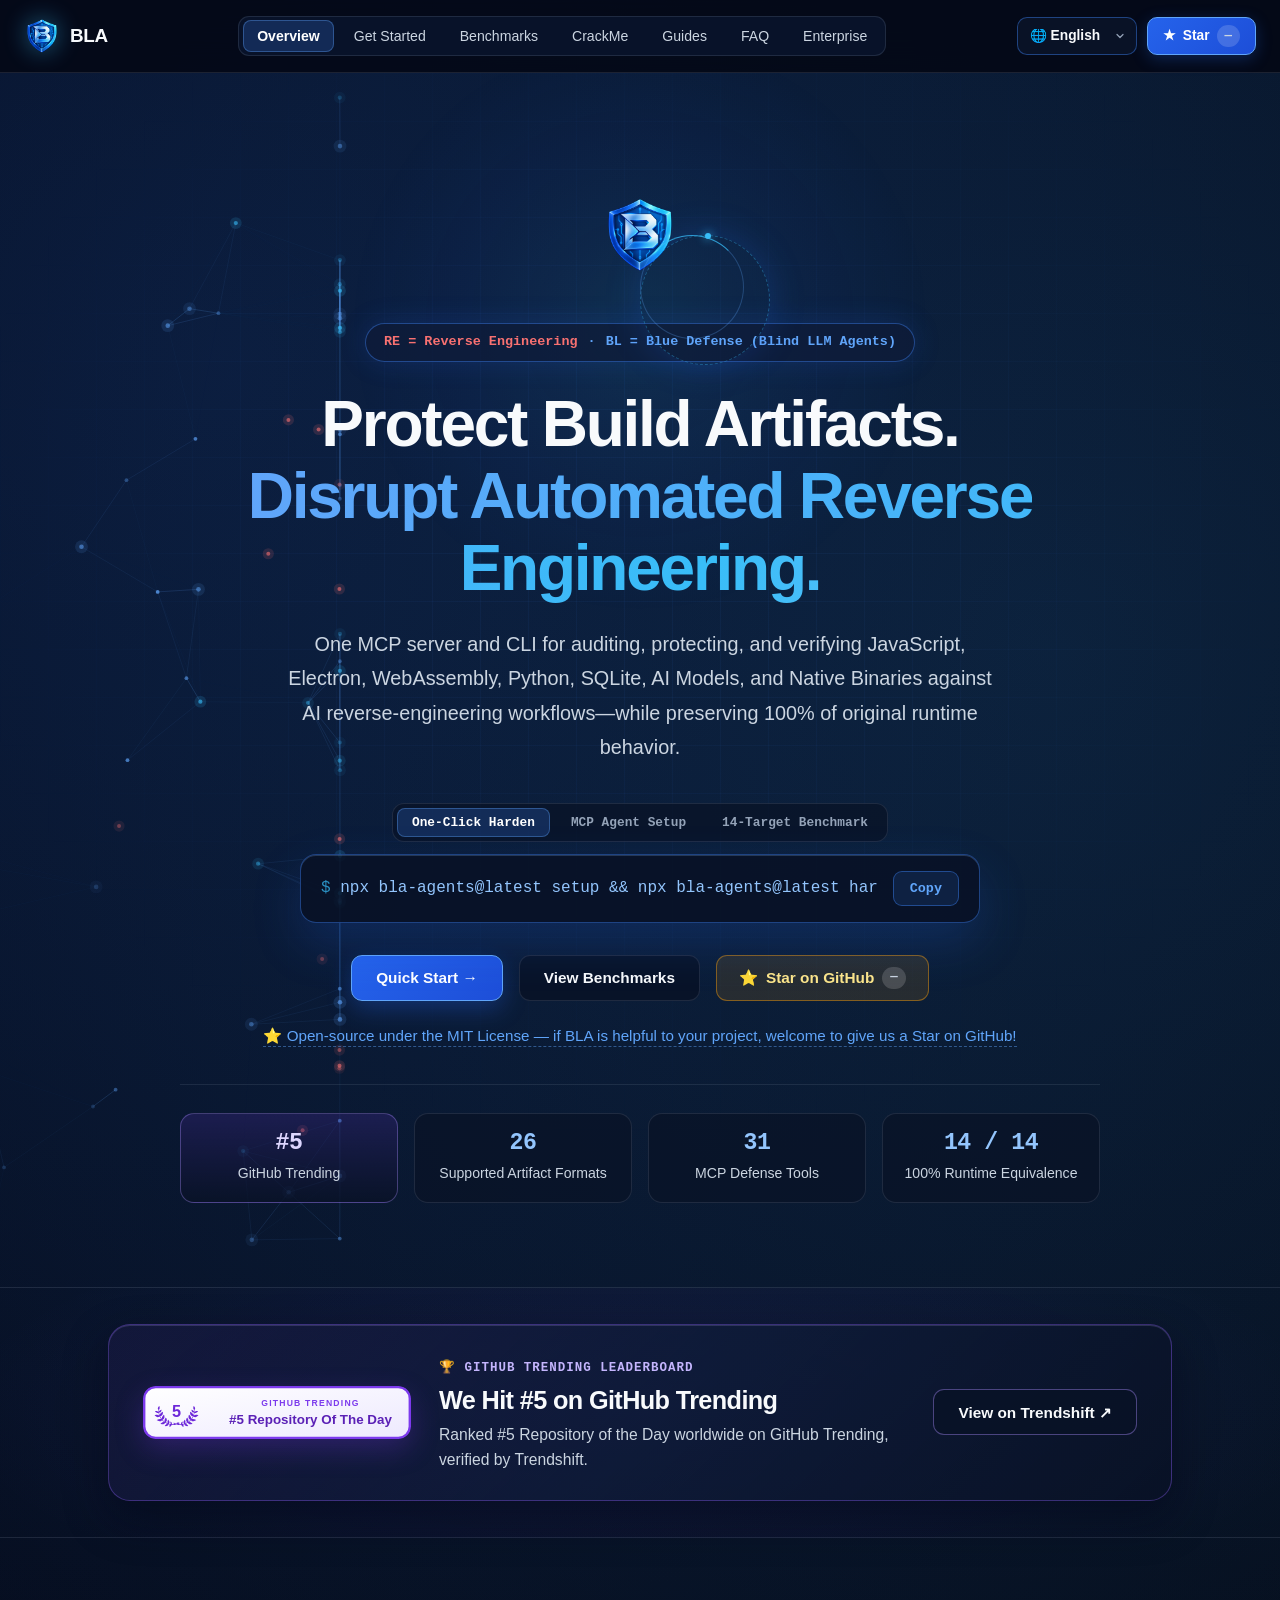
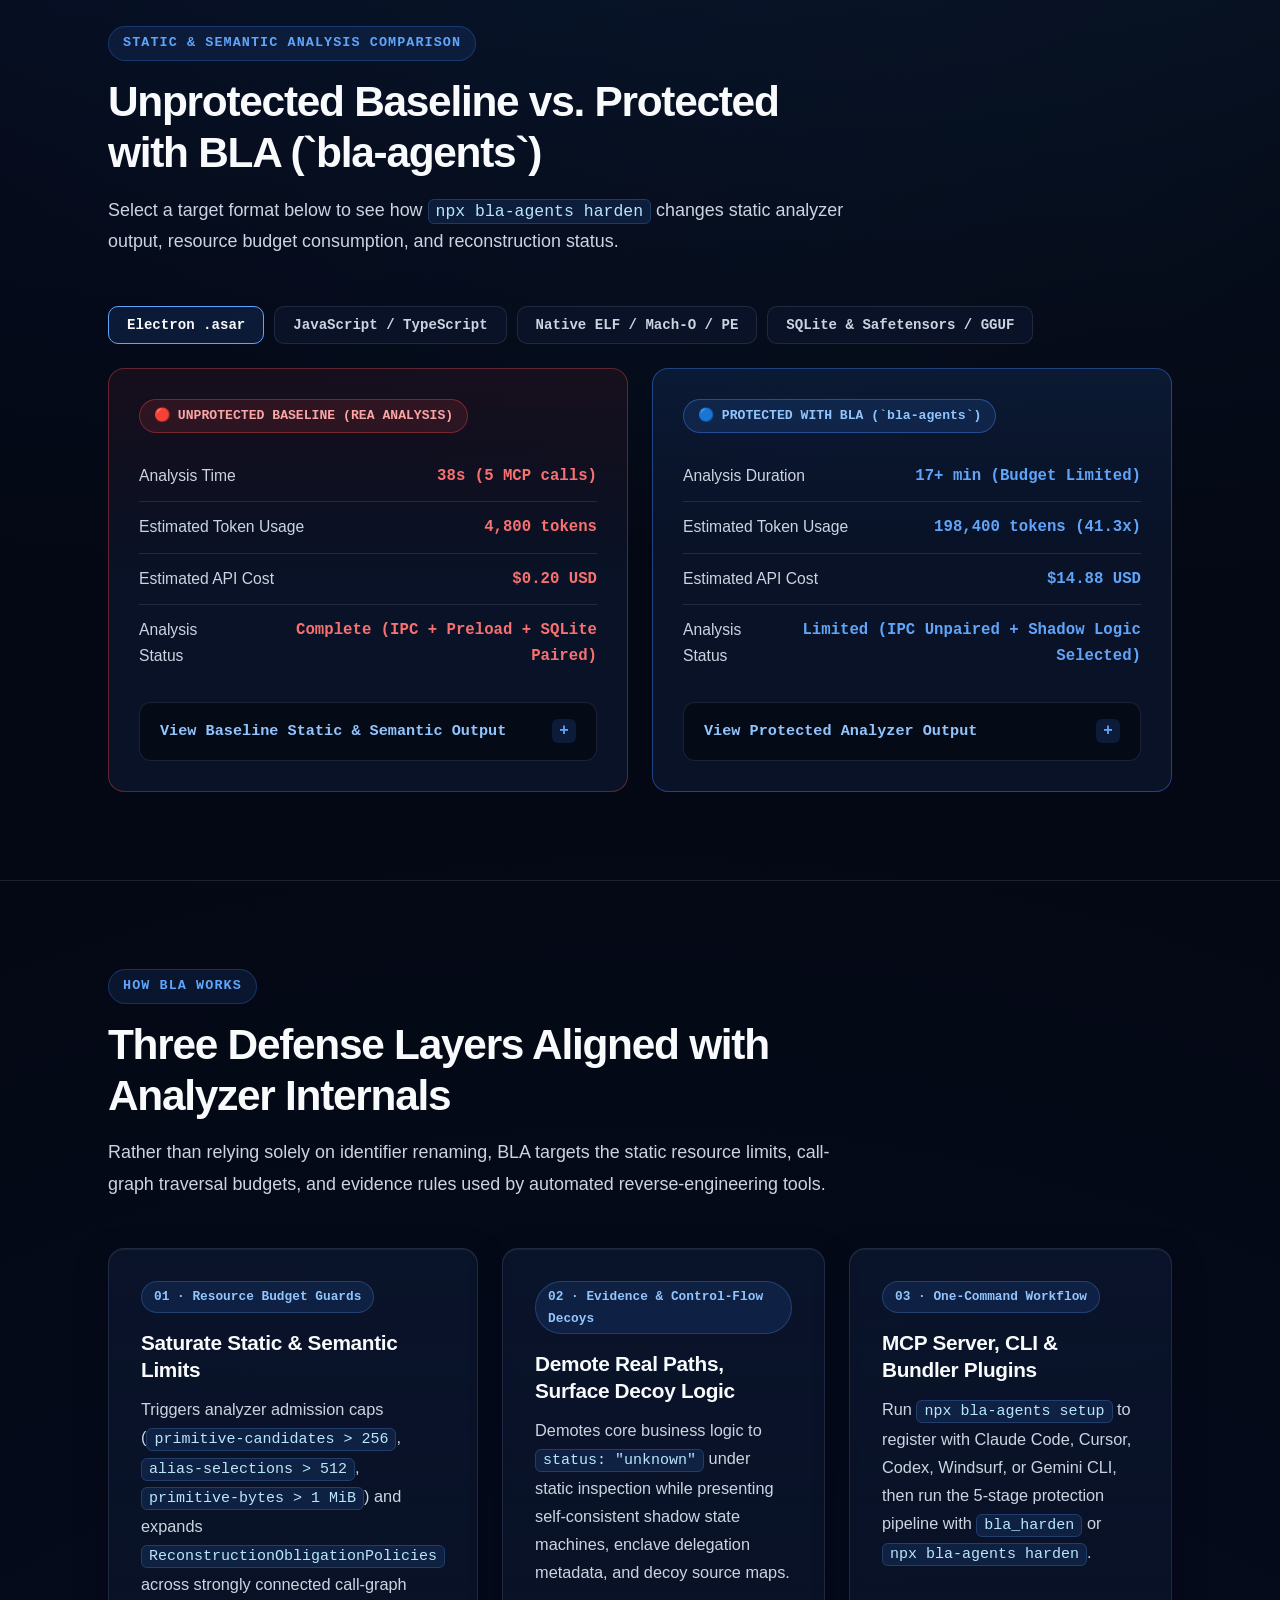
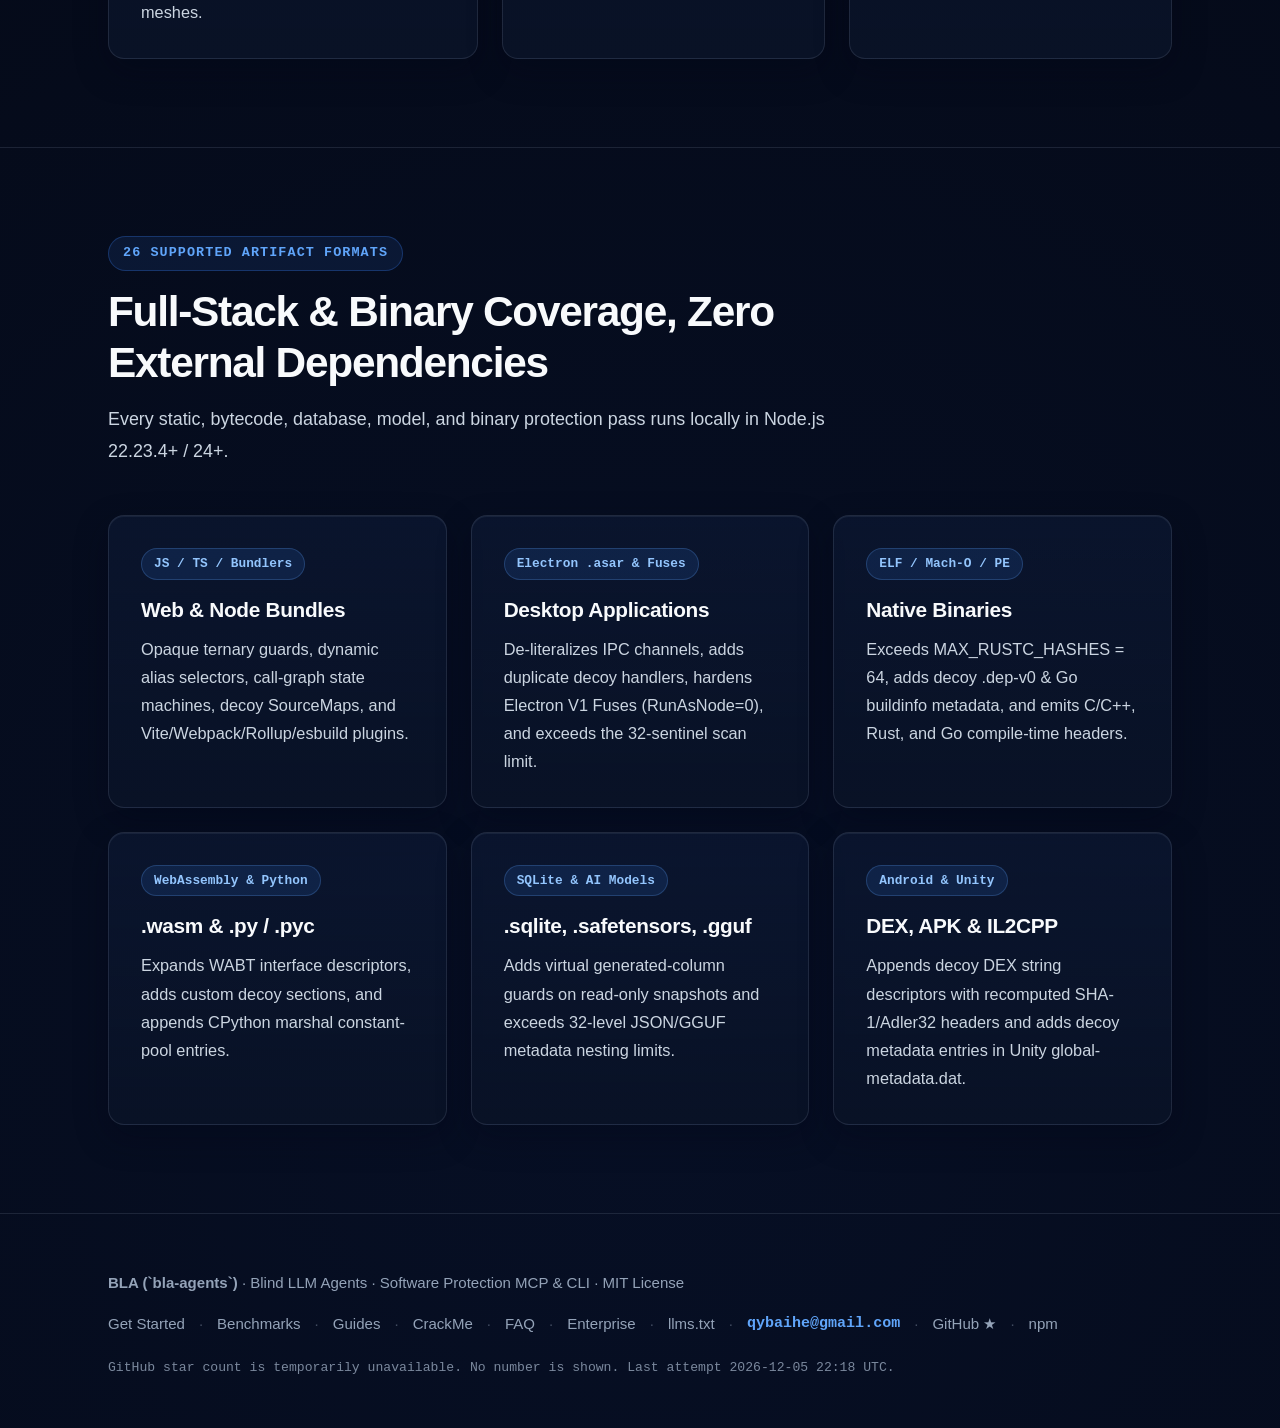
==== commit 74b6a0d6: "chore(site): sync website from qybaihe/bla" ====
--- a/index.html
+++ b/index.html
@@ -1,5 +1,5 @@
 <!doctype html>
-<html lang="en">
+<html lang="en" data-seo-page="overview">
   <head>
     <meta charset="UTF-8" />
     <meta name="viewport" content="width=device-width, initial-scale=1.0" />
@@ -7,12 +7,13 @@
     <title>BLA (bla-agents) — Protect Software Against AI Reverse-Engineering Agents (REA)</title>
     <meta
       name="description"
-      content="BLA (Blind LLM Agents) is the open-source Blue Defense MCP server, CLI, and bundler plugin that protects JS/TS, Electron ASAR, WebAssembly, Python, Native ELF/Mach-O/PE binaries, SQLite, AI models (GGUF/Safetensors), and Android DEX against AI reverse-engineering agents like REA."
+      content="Open-source Blue Defense MCP server (31 tools), CLI, and bundler plugin protecting 26 software formats (JS/TS, Electron ASAR, WASM, Python, ELF/Mach-O/PE, SQLite, GGUF/Safetensors, Android DEX) against AI reverse engineering."
     />
     <meta
       name="keywords"
-      content="BLA, bla-agents, Blind LLM Agents, AI reverse engineering defense, anti-REA, morluto rea countermeasure, code obfuscation, Electron ASAR protection, WebAssembly protection, binary protection, Ghidra MCP defense, MBA obfuscation, Claude Code MCP, Cursor MCP"
+      content="BLA, bla-agents, Blind LLM Agents, AI reverse engineering defense, anti-REA, morluto rea countermeasure, code obfuscation, Electron ASAR protection, WebAssembly protection, binary protection, Ghidra MCP defense, MBA obfuscation, Claude Code MCP, Cursor MCP, Vite obfuscation plugin, Safetensors GGUF model protection, 防AI逆向, 反编译加固"
     />
+    <meta name="author" content="BLA Contributors" />
     <meta name="robots" content="index, follow, max-image-preview:large, max-snippet:-1, max-video-preview:-1" />
     <meta name="theme-color" content="#040814" />
     <link rel="canonical" href="https://bla.tools/" />
@@ -26,14 +27,22 @@
     <link rel="alternate" hreflang="de" href="https://bla.tools/?lang=de" />
     <link rel="alternate" hreflang="x-default" href="https://bla.tools/" />
     <link rel="alternate" type="text/plain" href="https://bla.tools/llms.txt" title="BLA LLM Documentation" />
+    <link rel="alternate" type="text/plain" href="https://bla.tools/llms-full.txt" title="BLA Full Technical Reference" />
     <meta property="og:type" content="website" />
     <meta property="og:site_name" content="BLA (bla-agents)" />
     <meta property="og:locale" content="en_US" />
+    <meta property="og:locale:alternate" content="zh_CN" />
+    <meta property="og:locale:alternate" content="zh_TW" />
+    <meta property="og:locale:alternate" content="ja_JP" />
+    <meta property="og:locale:alternate" content="ko_KR" />
+    <meta property="og:locale:alternate" content="es_ES" />
+    <meta property="og:locale:alternate" content="fr_FR" />
+    <meta property="og:locale:alternate" content="de_DE" />
     <meta property="og:url" content="https://bla.tools/" />
     <meta property="og:title" content="BLA (bla-agents) — Adversarial Blue Defense Against AI Reverse Engineering" />
     <meta
       property="og:description"
-      content="Open-source Counter-REA MCP server &amp; CLI protecting 26 software artifact formats via token exhaustion, parameterized MBA substitutions, shadow logic weave, and runtime integrity bindings."
+      content="Open-source Counter-REA MCP server (31 tools) &amp; CLI protecting 26 software artifact formats via token exhaustion, parameterized MBA substitutions, shadow logic weave, and runtime integrity bindings."
     />
     <meta property="og:image" content="https://bla.tools/assets/social-card.png" />
     <meta property="og:image:type" content="image/png" />
@@ -58,30 +67,67 @@
         "@context": "https://schema.org",
         "@graph": [
           {
+            "@type": "Organization",
+            "@id": "https://bla.tools/#organization",
+            "name": "BLA (Blind LLM Agents)",
+            "url": "https://bla.tools/",
+            "email": "qybaihe@gmail.com",
+            "logo": {
+              "@type": "ImageObject",
+              "url": "https://bla.tools/assets/logo.png",
+              "width": 256,
+              "height": 256
+            },
+            "sameAs": [
+              "https://github.com/qybaihe/bla",
+              "https://www.npmjs.com/package/bla-agents",
+              "https://trendshift.io/repositories/323569"
+            ]
+          },
+          {
             "@type": "WebSite",
             "@id": "https://bla.tools/#website",
             "url": "https://bla.tools/",
             "name": "BLA (bla-agents) — Blind LLM Agents",
             "description": "Open-source Blue Defense MCP server, CLI, and bundler plugin protecting software artifacts against AI reverse-engineering agents.",
+            "publisher": { "@id": "https://bla.tools/#organization" },
             "inLanguage": ["en", "zh-CN", "zh-TW", "ja", "ko", "es", "fr", "de"]
           },
           {
             "@type": "SoftwareApplication",
             "@id": "https://bla.tools/#software",
             "name": "BLA (bla-agents)",
-            "alternateName": ["Blind LLM Agents", "bla-shield"],
+            "alternateName": ["Blind LLM Agents", "bla-shield", "bla"],
             "applicationCategory": "DeveloperApplication",
             "applicationSubCategory": "SecurityApplication",
             "operatingSystem": "Linux, macOS, Windows",
+            "softwareVersion": "3.4.1",
+            "softwareRequirements": "Node.js ^22.23.4 || >=24.0.0",
+            "dateModified": "2026-11-16",
             "url": "https://bla.tools/",
             "downloadUrl": "https://www.npmjs.com/package/bla-agents",
+            "installUrl": "https://www.npmjs.com/package/bla-agents",
+            "releaseNotes": "https://github.com/qybaihe/bla/releases/tag/bla-agents-3.4.1",
+            "screenshot": "https://bla.tools/assets/social-card.png",
             "license": "https://opensource.org/licenses/MIT",
+            "award": "GitHub Trending #5 Repository of the Day",
+            "author": { "@id": "https://bla.tools/#organization" },
+            "publisher": { "@id": "https://bla.tools/#organization" },
             "offers": {
               "@type": "Offer",
               "price": "0",
               "priceCurrency": "USD"
             },
-            "description": "Adversarial Blue Defense MCP server and CLI engineered to protect 26 software artifact formats (JS/TS, Electron ASAR, WebAssembly, Python, Native ELF/Mach-O/PE, SQLite, GGUF/Safetensors, Android DEX) against AI reverse-engineering agents like REA."
+            "featureList": [
+              "31 JSON-RPC 2.0 MCP defense tools for Claude Code, Cursor, Codex, Windsurf, Gemini CLI, and Antigravity",
+              "26 supported software, bytecode, database, AI model, and binary artifact formats",
+              "Parameterized Mixed Boolean-Arithmetic (MBA) instruction substitution and number-theoretic opaque predicates",
+              "Electron ASAR header amplification, IPC channel de-literalization, and V1 Fuse hardening",
+              "Vite, Rollup, Webpack, and esbuild build-time protection and honey SourceMap plugins",
+              "Bit-exact tensor preservation for GGUF v2/v3 and Safetensors AI models",
+              "Process-start Self-Seal integrity verification and multi-artifact Sidecar SHA-256 entanglement"
+            ],
+            "description": "Adversarial Blue Defense MCP server (31 tools) and CLI engineered to protect 26 software artifact formats (JS/TS, Electron ASAR, WebAssembly, Python, Native ELF/Mach-O/PE, SQLite, GGUF/Safetensors, Android DEX) against AI reverse-engineering agents like REA."
           },
           {
             "@type": "SoftwareSourceCode",
@@ -90,7 +136,9 @@
             "codeRepository": "https://github.com/qybaihe/bla",
             "programmingLanguage": "TypeScript",
             "runtimePlatform": "Node.js",
+            "version": "3.4.1",
             "license": "https://opensource.org/licenses/MIT",
+            "author": { "@id": "https://bla.tools/#organization" },
             "targetProduct": { "@id": "https://bla.tools/#software" }
           }
         ]
@@ -117,7 +165,7 @@
     <header class="site-header">
       <div class="container nav-bar">
         <a href="./" class="brand">
-          <img src="assets/logo.png" alt="BLA Shield Logo" class="brand-logo" width="38" height="38" />
+          <img src="assets/logo.png" alt="BLA Shield Logo" class="brand-logo" width="38" height="38" decoding="async" />
           <span>BLA</span>
         </a>
         <button type="button" class="nav-toggle" aria-expanded="false" aria-controls="site-nav">
@@ -163,7 +211,7 @@
           <div class="hero-logo-orbital">
             <div class="orbital-ring ring-outer" aria-hidden="true"></div>
             <div class="orbital-ring ring-inner" aria-hidden="true"></div>
-            <img src="assets/logo.png" alt="BLA Blue Shield Logo" class="hero-logo" width="78" height="78" />
+            <img src="assets/logo.png" alt="BLA Blue Shield Logo" class="hero-logo" width="78" height="78" fetchpriority="high" decoding="async" />
           </div>
           <div class="hero-pill">
             <span class="dot-red" data-i18n="hero.pill.red">RE = Reverse Engineering</span>
@@ -271,6 +319,8 @@
                 class="trending-badge-img"
                 width="280"
                 height="56"
+                loading="lazy"
+                decoding="async"
               />
             </a>
             <div class="trending-copy">
@@ -454,12 +504,27 @@
         <div data-i18n-html="footer.tagline">
           <strong>BLA (`bla-agents`)</strong> · Blind LLM Agents · Software Protection MCP &amp; CLI · MIT License
         </div>
-                <div>
-          <a href="mailto:qybaihe@gmail.com">qybaihe@gmail.com</a> ·
-          <a href="enterprise/" data-i18n="nav.enterprise">Enterprise</a> ·
-          <a href="https://github.com/qybaihe/bla">GitHub ★</a> ·
-          <a href="https://www.npmjs.com/package/bla-agents">npm (`bla-agents`)</a>
-        </div>
+        <nav class="footer-nav" aria-label="Footer">
+          <a href="get-started/" data-i18n="nav.getStarted">Get Started</a>
+          <span class="footer-sep" aria-hidden="true">·</span>
+          <a href="showcase/" data-i18n="nav.showcase">Benchmarks</a>
+          <span class="footer-sep" aria-hidden="true">·</span>
+          <a href="guides/" data-i18n="nav.guides">Guides</a>
+          <span class="footer-sep" aria-hidden="true">·</span>
+          <a href="crackme/" data-i18n="nav.crackme">CrackMe</a>
+          <span class="footer-sep" aria-hidden="true">·</span>
+          <a href="faq/" data-i18n="nav.faq">FAQ</a>
+          <span class="footer-sep" aria-hidden="true">·</span>
+          <a href="enterprise/" data-i18n="nav.enterprise">Enterprise</a>
+          <span class="footer-sep" aria-hidden="true">·</span>
+          <a href="llms.txt">llms.txt</a>
+          <span class="footer-sep" aria-hidden="true">·</span>
+          <a href="mailto:qybaihe@gmail.com">qybaihe@gmail.com</a>
+          <span class="footer-sep" aria-hidden="true">·</span>
+          <a href="https://github.com/qybaihe/bla">GitHub ★</a>
+          <span class="footer-sep" aria-hidden="true">·</span>
+          <a href="https://www.npmjs.com/package/bla-agents">npm</a>
+        </nav>
         <p class="live-stamp" data-live-stamp="stars" data-state="loading"></p>
       </div>
     </footer>
--- a/assets/styles.css
+++ b/assets/styles.css
@@ -1371,7 +1371,23 @@
   justify-content: space-between;
   align-items: center;
   flex-wrap: wrap;
-  gap: 20px;
+  gap: 16px 20px;
+}
+
+.footer-nav {
+  display: flex;
+  align-items: center;
+  flex-wrap: wrap;
+  gap: 8px 14px;
+}
+
+.footer-nav a:hover {
+  color: var(--text-primary);
+}
+
+.footer-sep {
+  color: rgba(148, 163, 184, 0.42);
+  user-select: none;
 }
 
 .footer-inner .live-stamp {
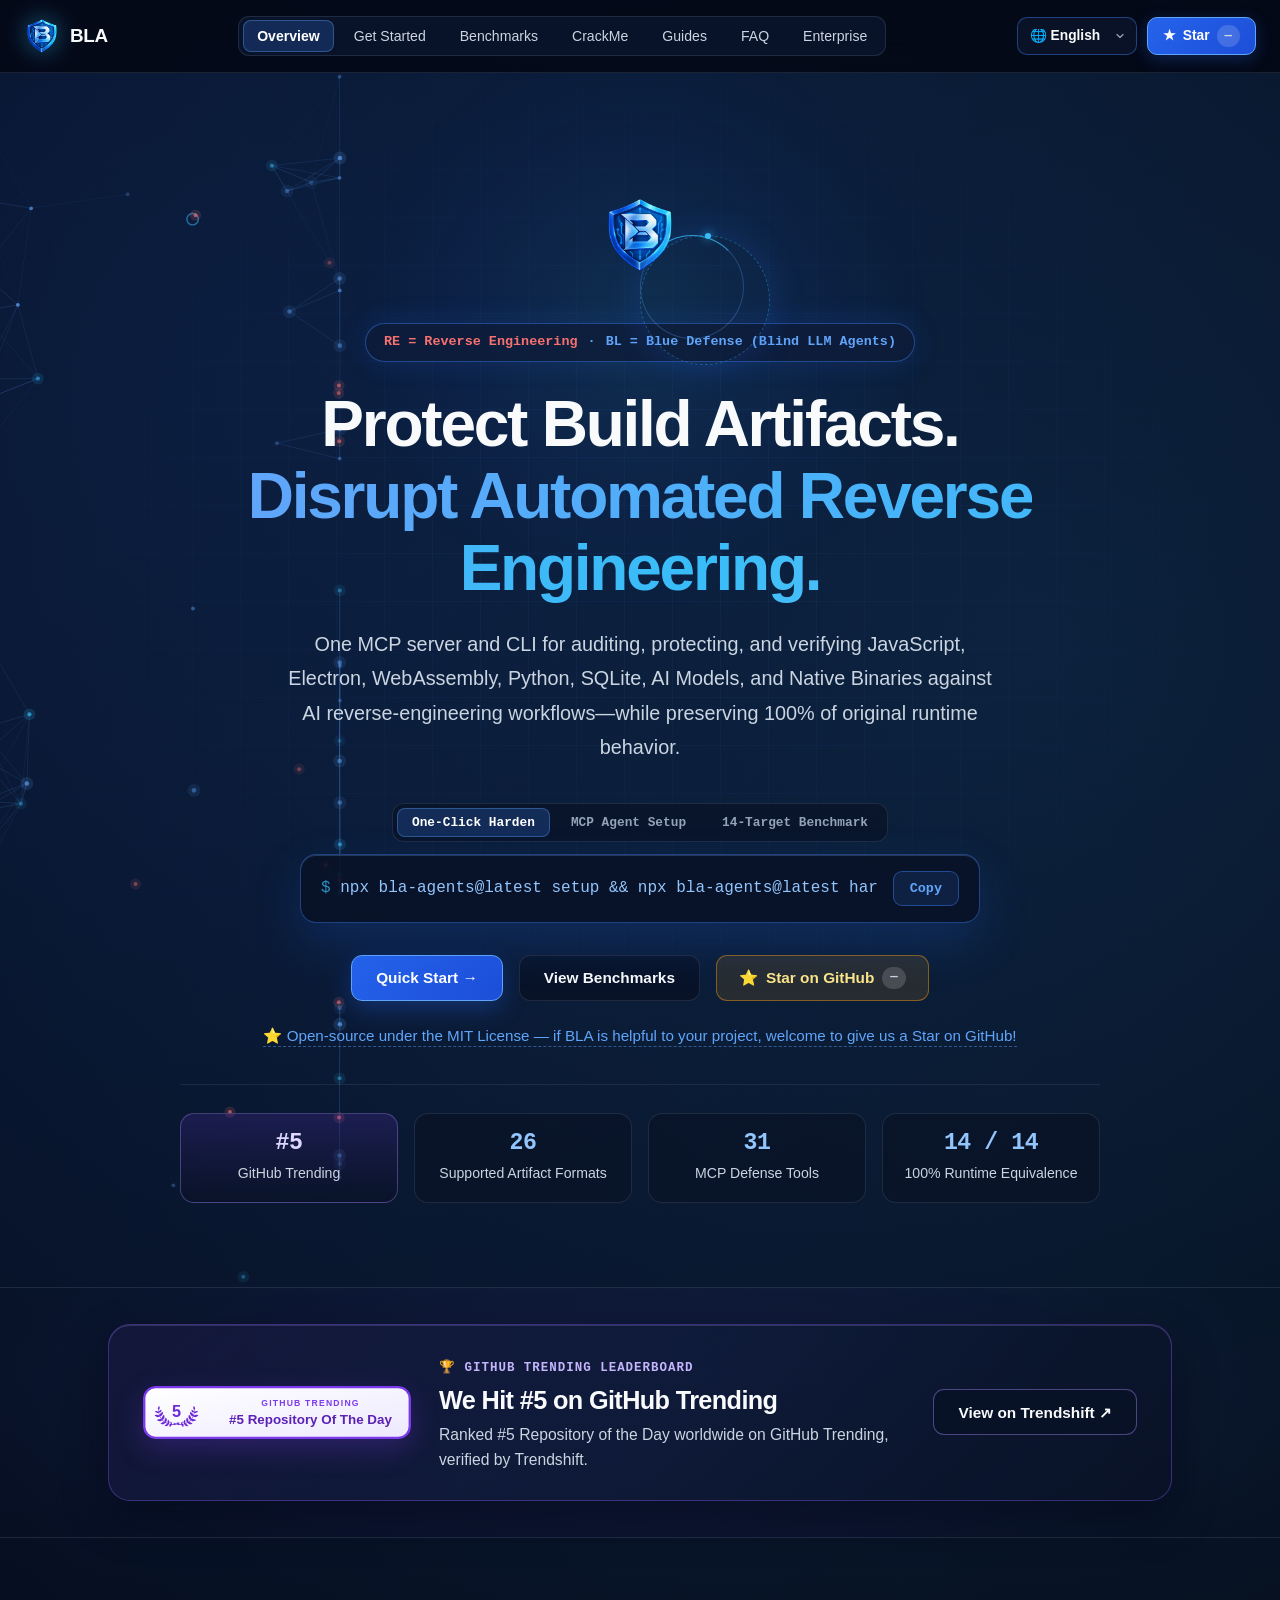
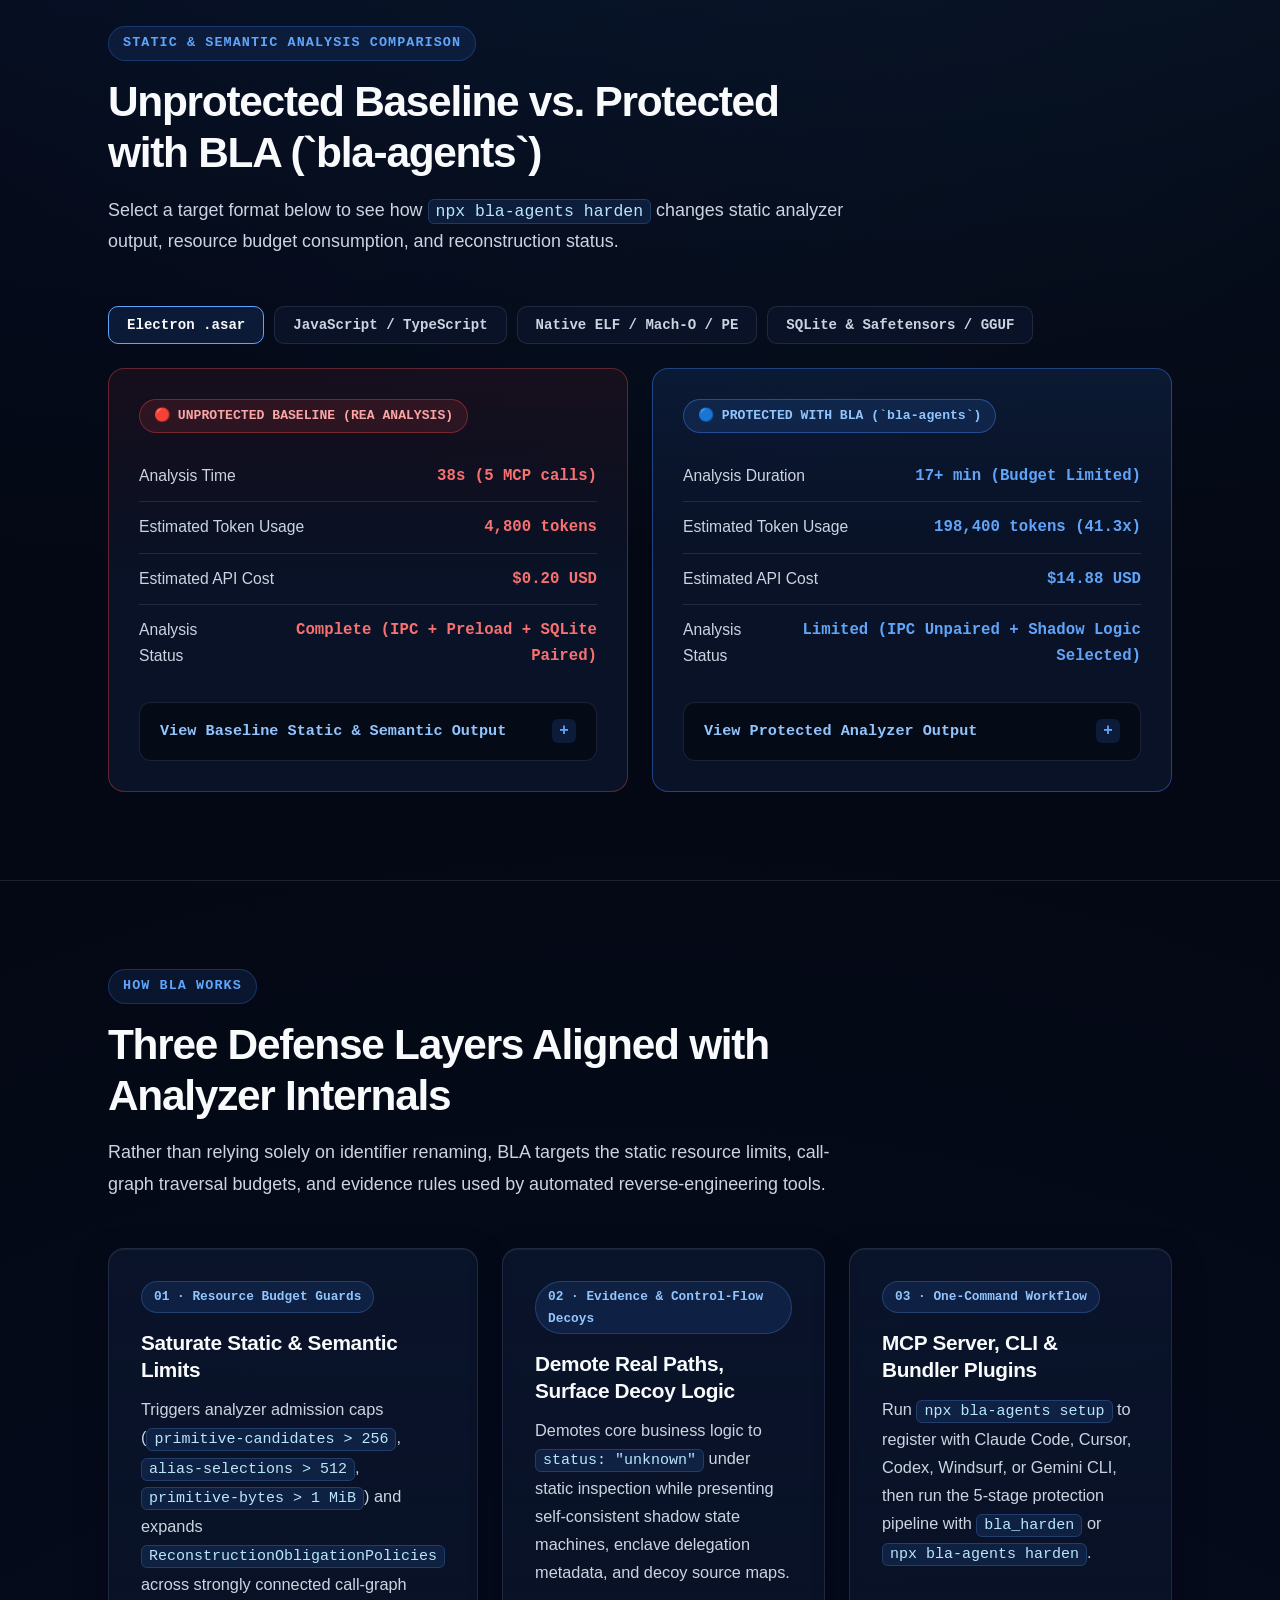
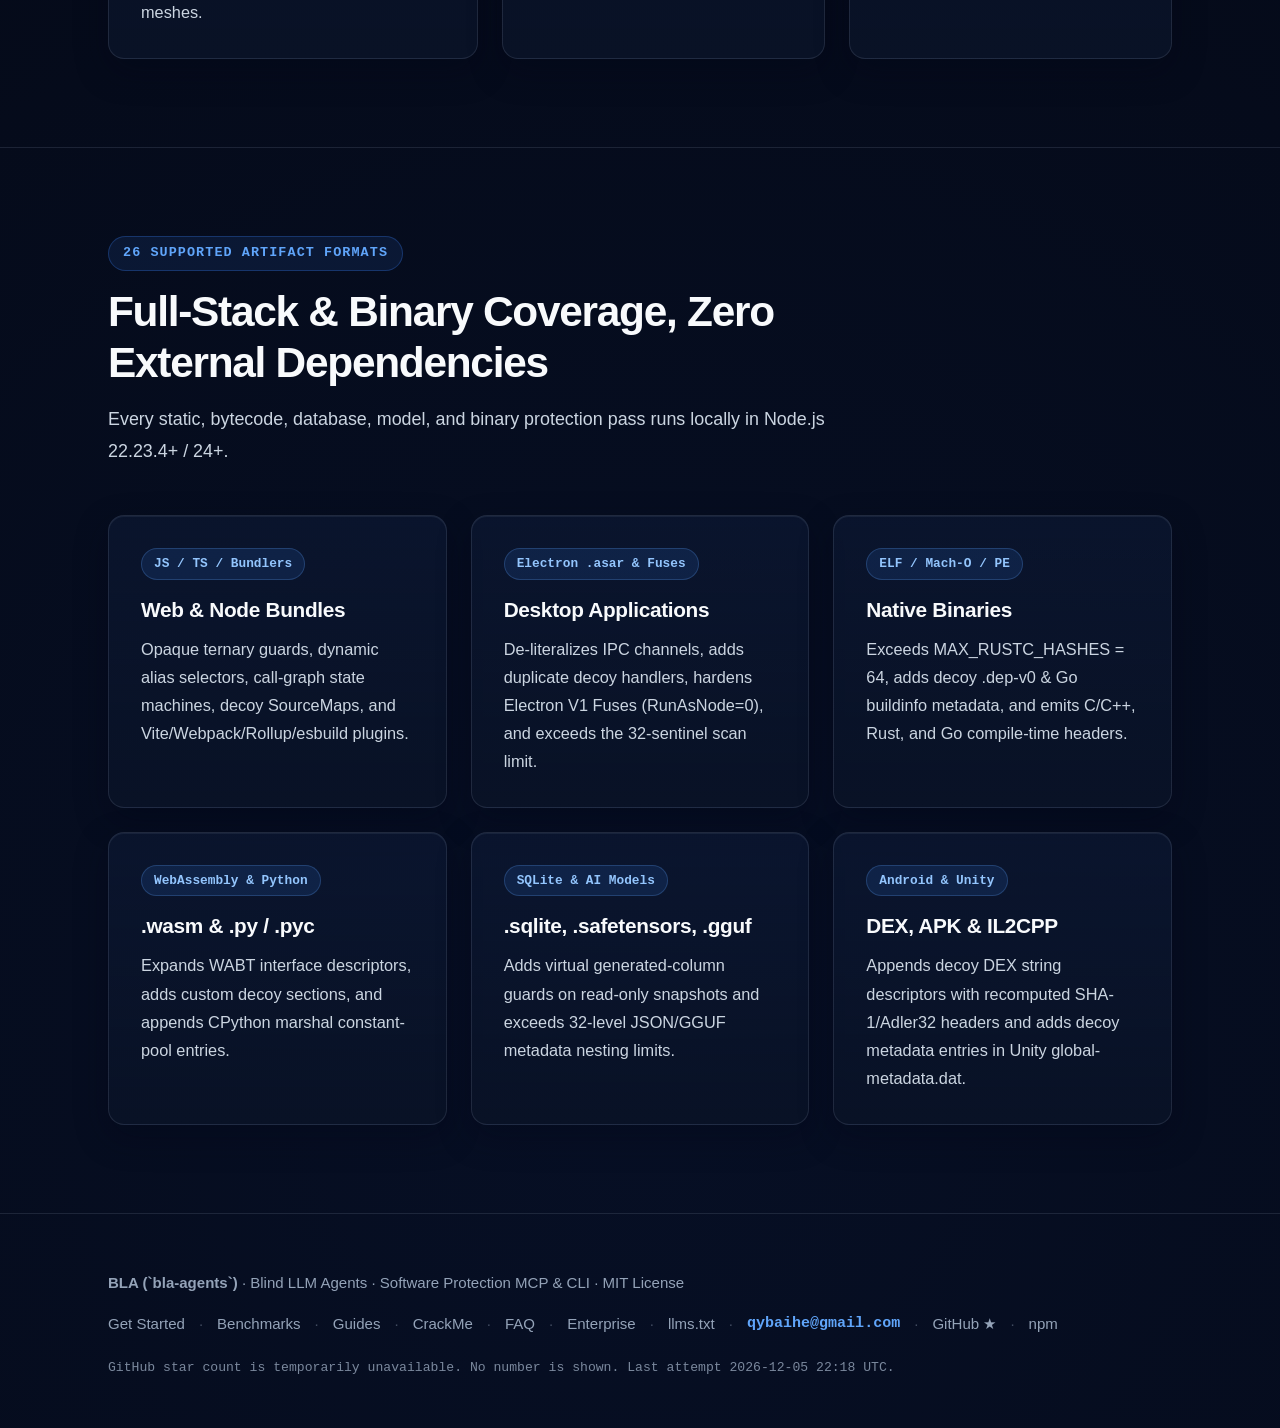
==== commit 622058f6: "chore(site): sync website from qybaihe/bla" ====
--- a/index.html
+++ b/index.html
@@ -101,13 +101,13 @@
             "applicationCategory": "DeveloperApplication",
             "applicationSubCategory": "SecurityApplication",
             "operatingSystem": "Linux, macOS, Windows",
-            "softwareVersion": "3.4.1",
+            "softwareVersion": "3.4.3",
             "softwareRequirements": "Node.js ^22.23.4 || >=24.0.0",
-            "dateModified": "2026-11-16",
+            "dateModified": "2026-11-17",
             "url": "https://bla.tools/",
             "downloadUrl": "https://www.npmjs.com/package/bla-agents",
             "installUrl": "https://www.npmjs.com/package/bla-agents",
-            "releaseNotes": "https://github.com/qybaihe/bla/releases/tag/bla-agents-3.4.1",
+            "releaseNotes": "https://github.com/qybaihe/bla/releases/tag/bla-agents-3.4.3",
             "screenshot": "https://bla.tools/assets/social-card.png",
             "license": "https://opensource.org/licenses/MIT",
             "award": "GitHub Trending #5 Repository of the Day",
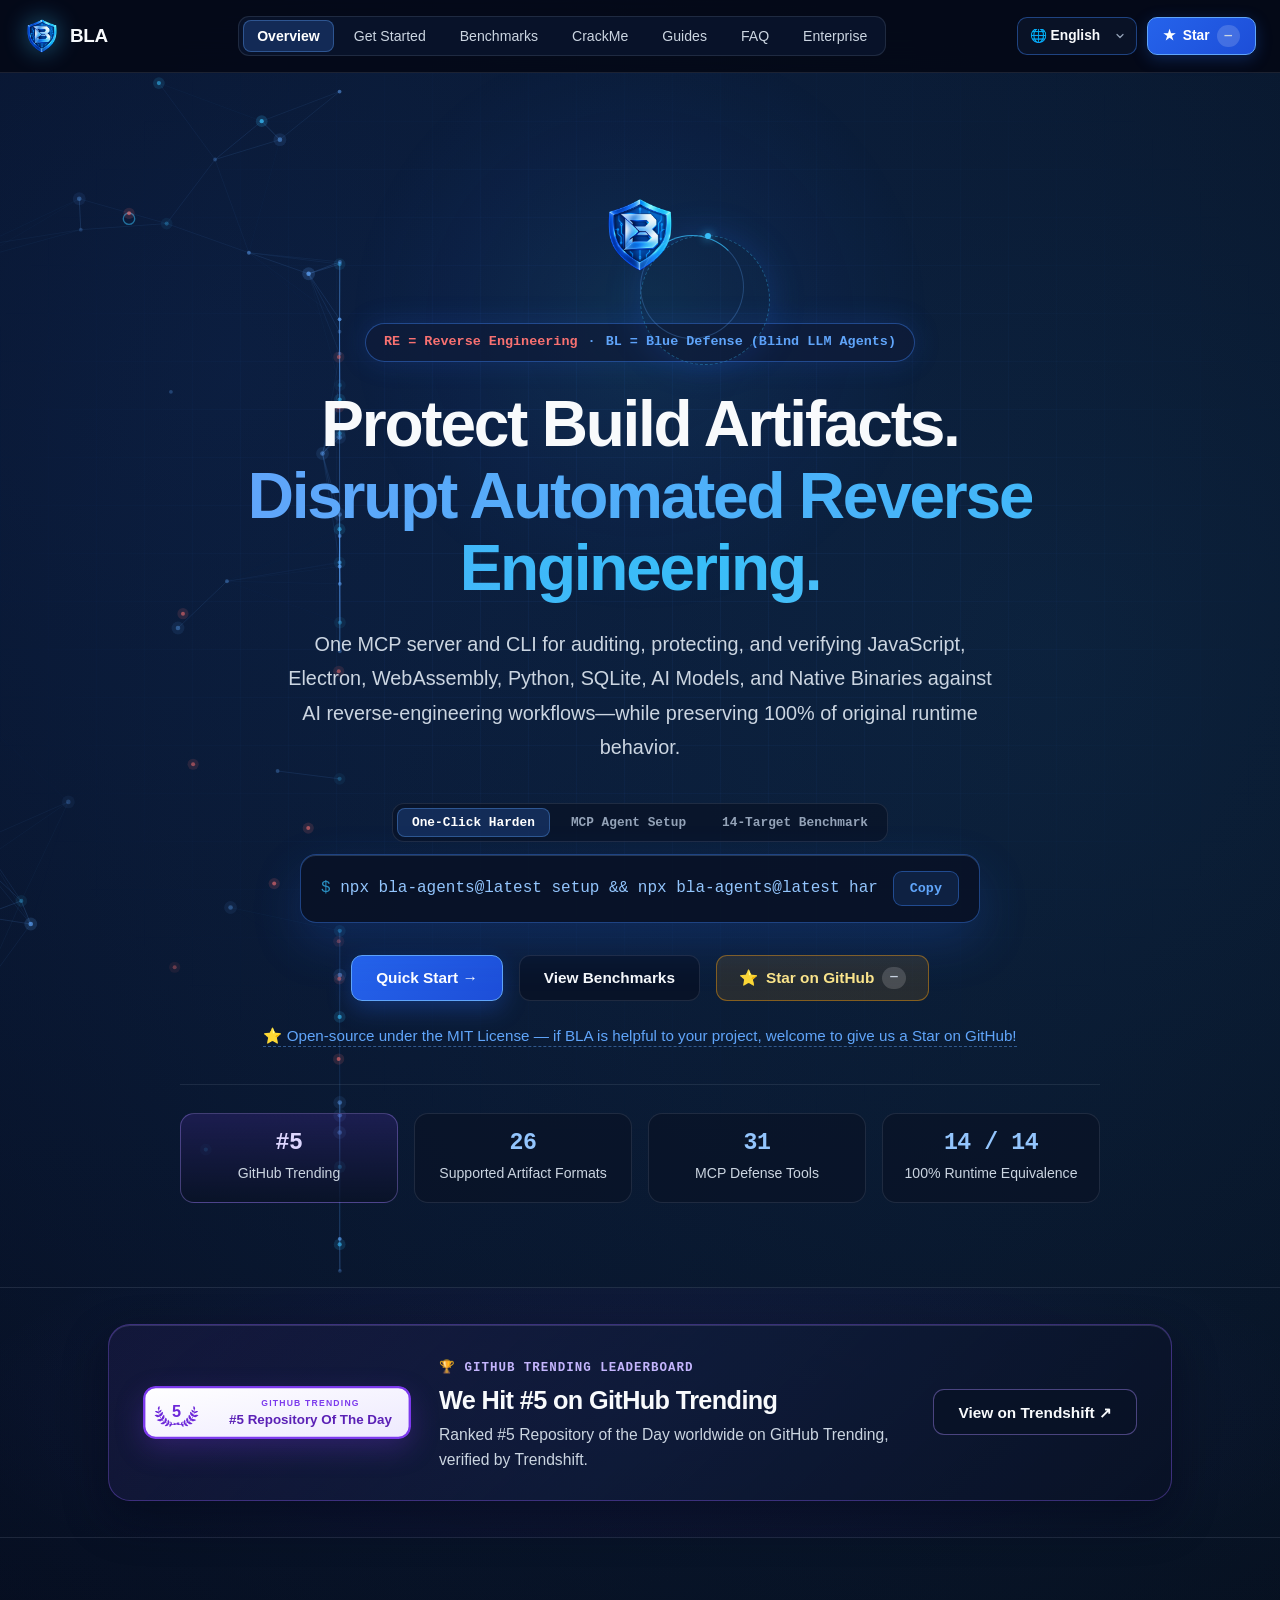
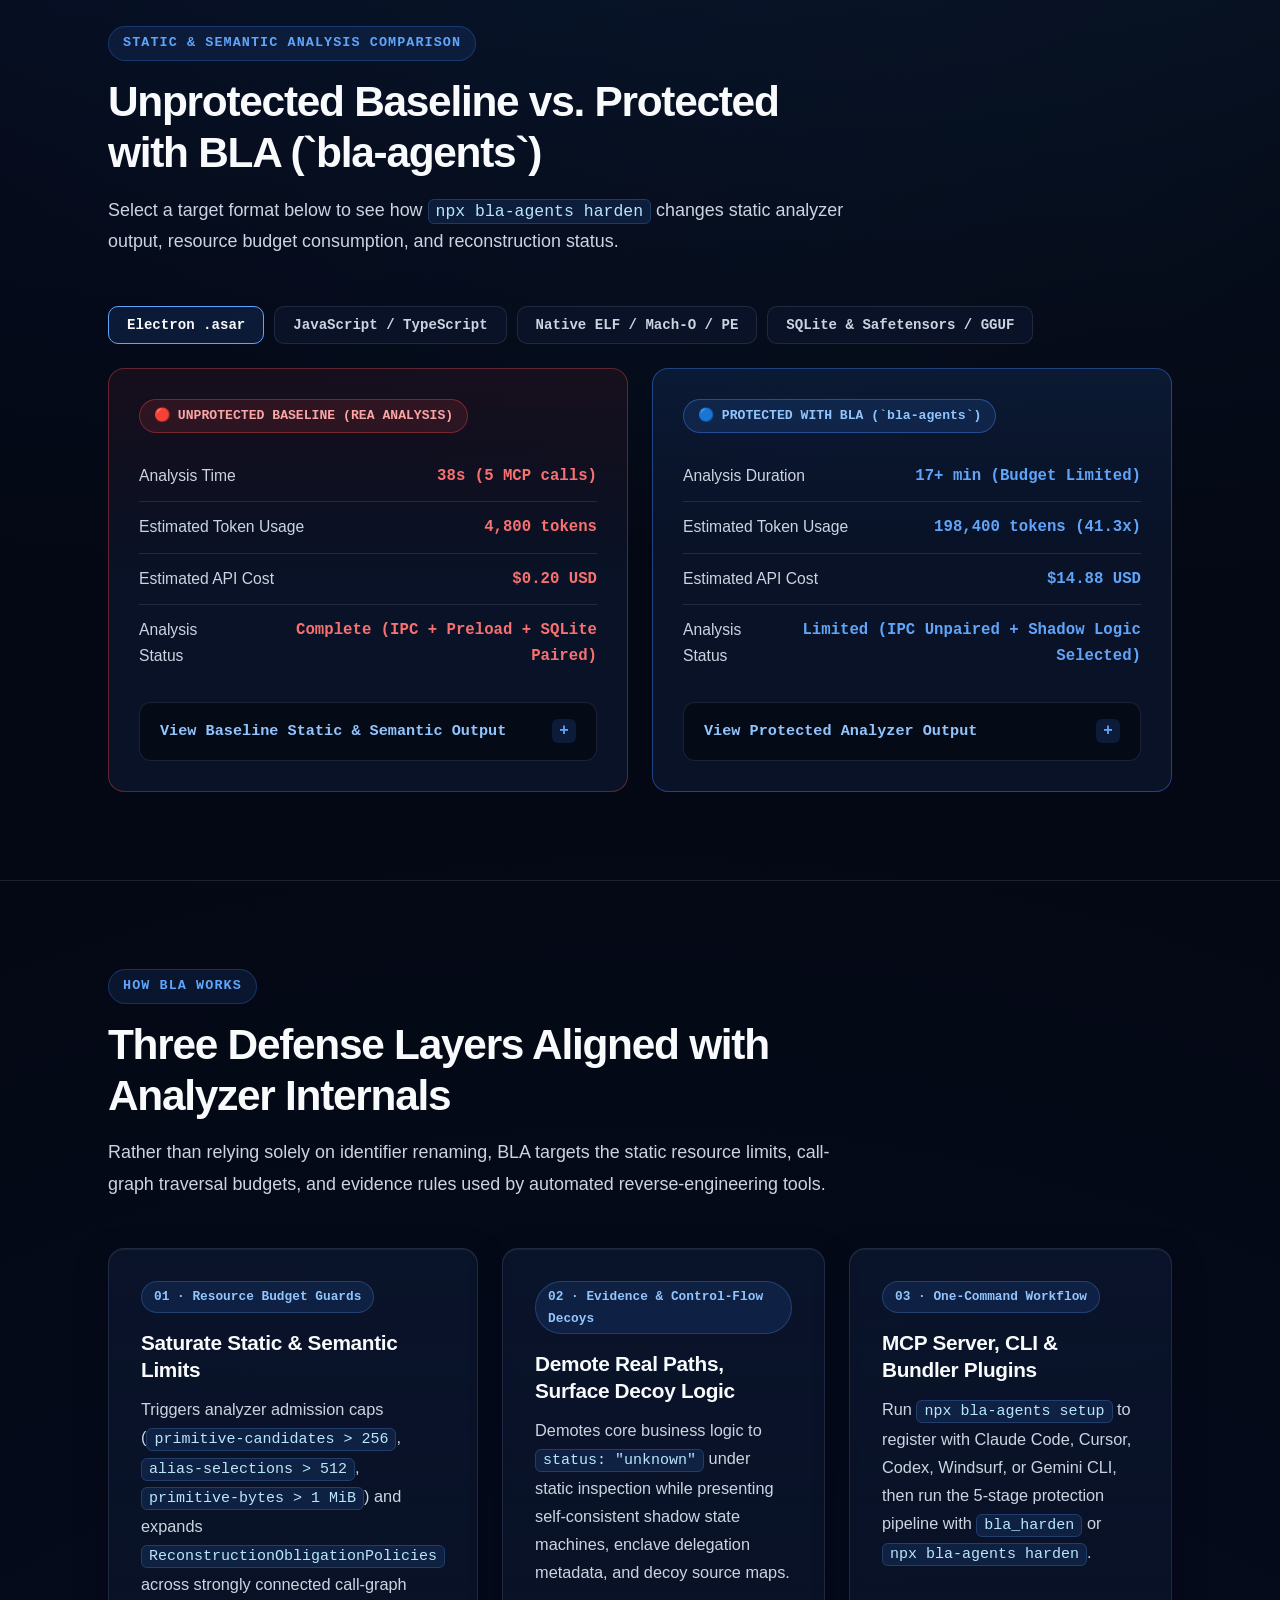
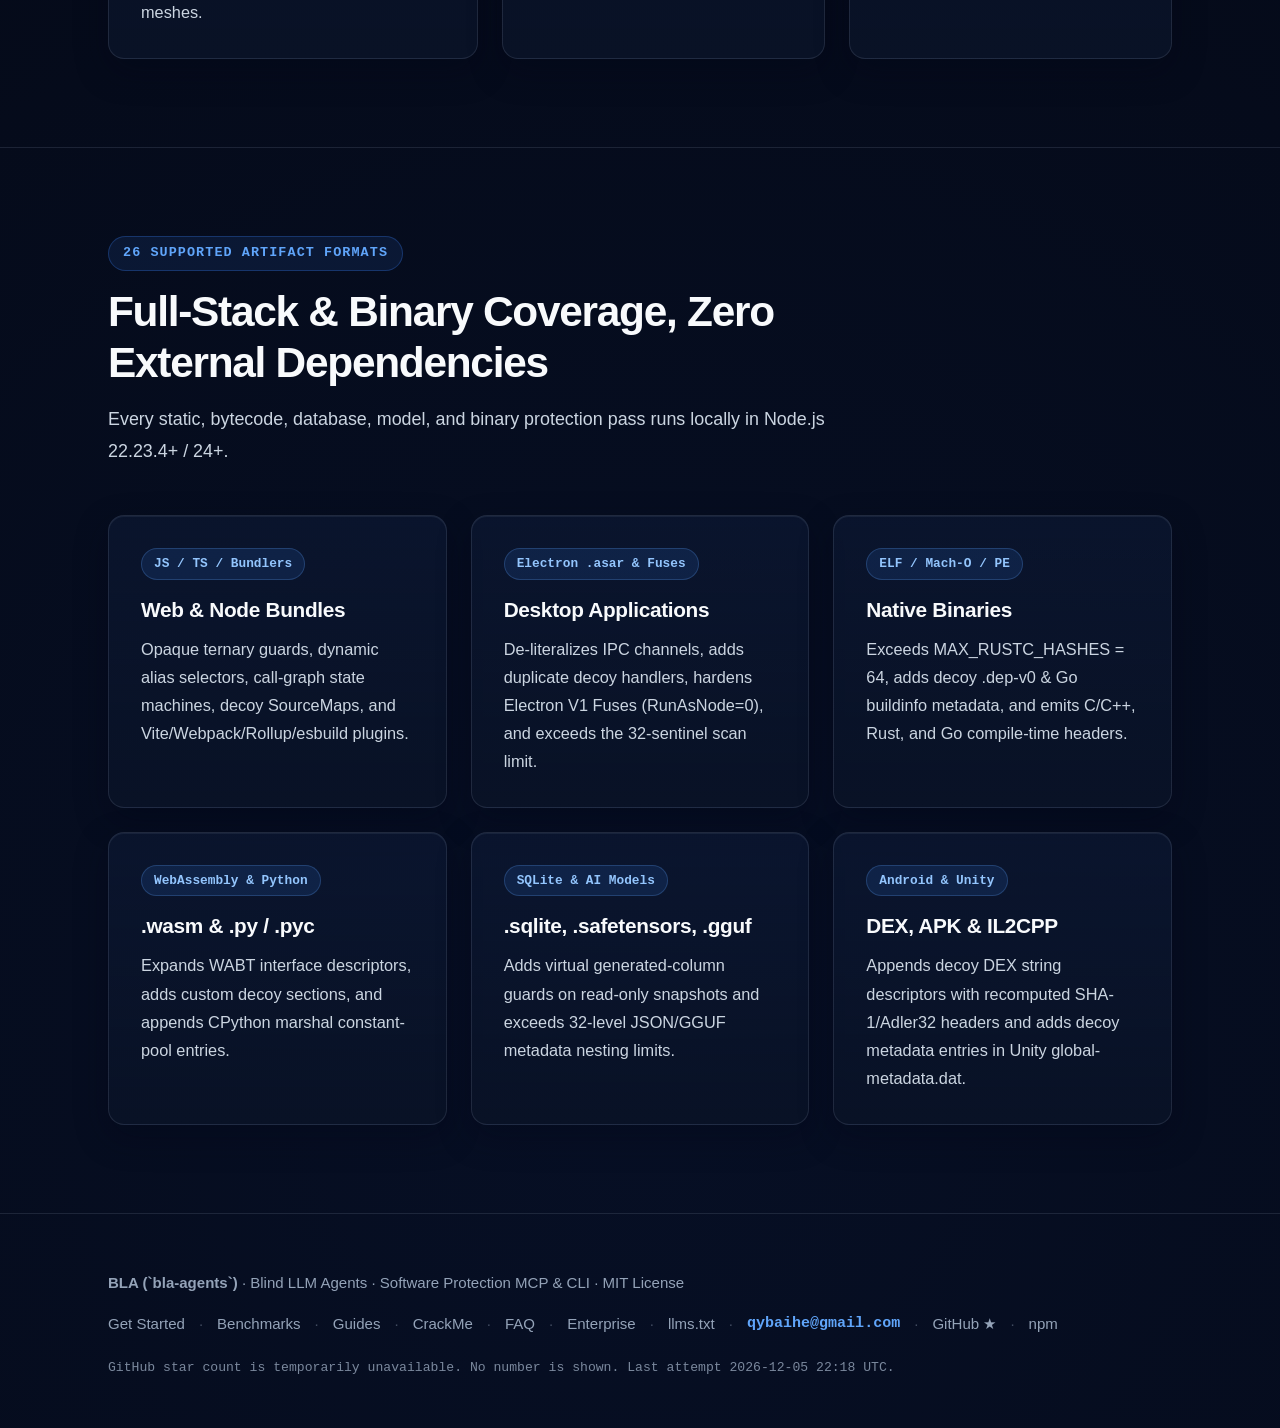
==== commit 91cdb08b: "chore(site): sync website from qybaihe/bla" ====
--- a/index.html
+++ b/index.html
@@ -101,13 +101,13 @@
             "applicationCategory": "DeveloperApplication",
             "applicationSubCategory": "SecurityApplication",
             "operatingSystem": "Linux, macOS, Windows",
-            "softwareVersion": "3.4.3",
+            "softwareVersion": "3.5.0",
             "softwareRequirements": "Node.js ^22.23.4 || >=24.0.0",
             "dateModified": "2026-11-17",
             "url": "https://bla.tools/",
             "downloadUrl": "https://www.npmjs.com/package/bla-agents",
             "installUrl": "https://www.npmjs.com/package/bla-agents",
-            "releaseNotes": "https://github.com/qybaihe/bla/releases/tag/bla-agents-3.4.3",
+            "releaseNotes": "https://github.com/qybaihe/bla/releases/tag/bla-agents-3.5.0",
             "screenshot": "https://bla.tools/assets/social-card.png",
             "license": "https://opensource.org/licenses/MIT",
             "award": "GitHub Trending #5 Repository of the Day",
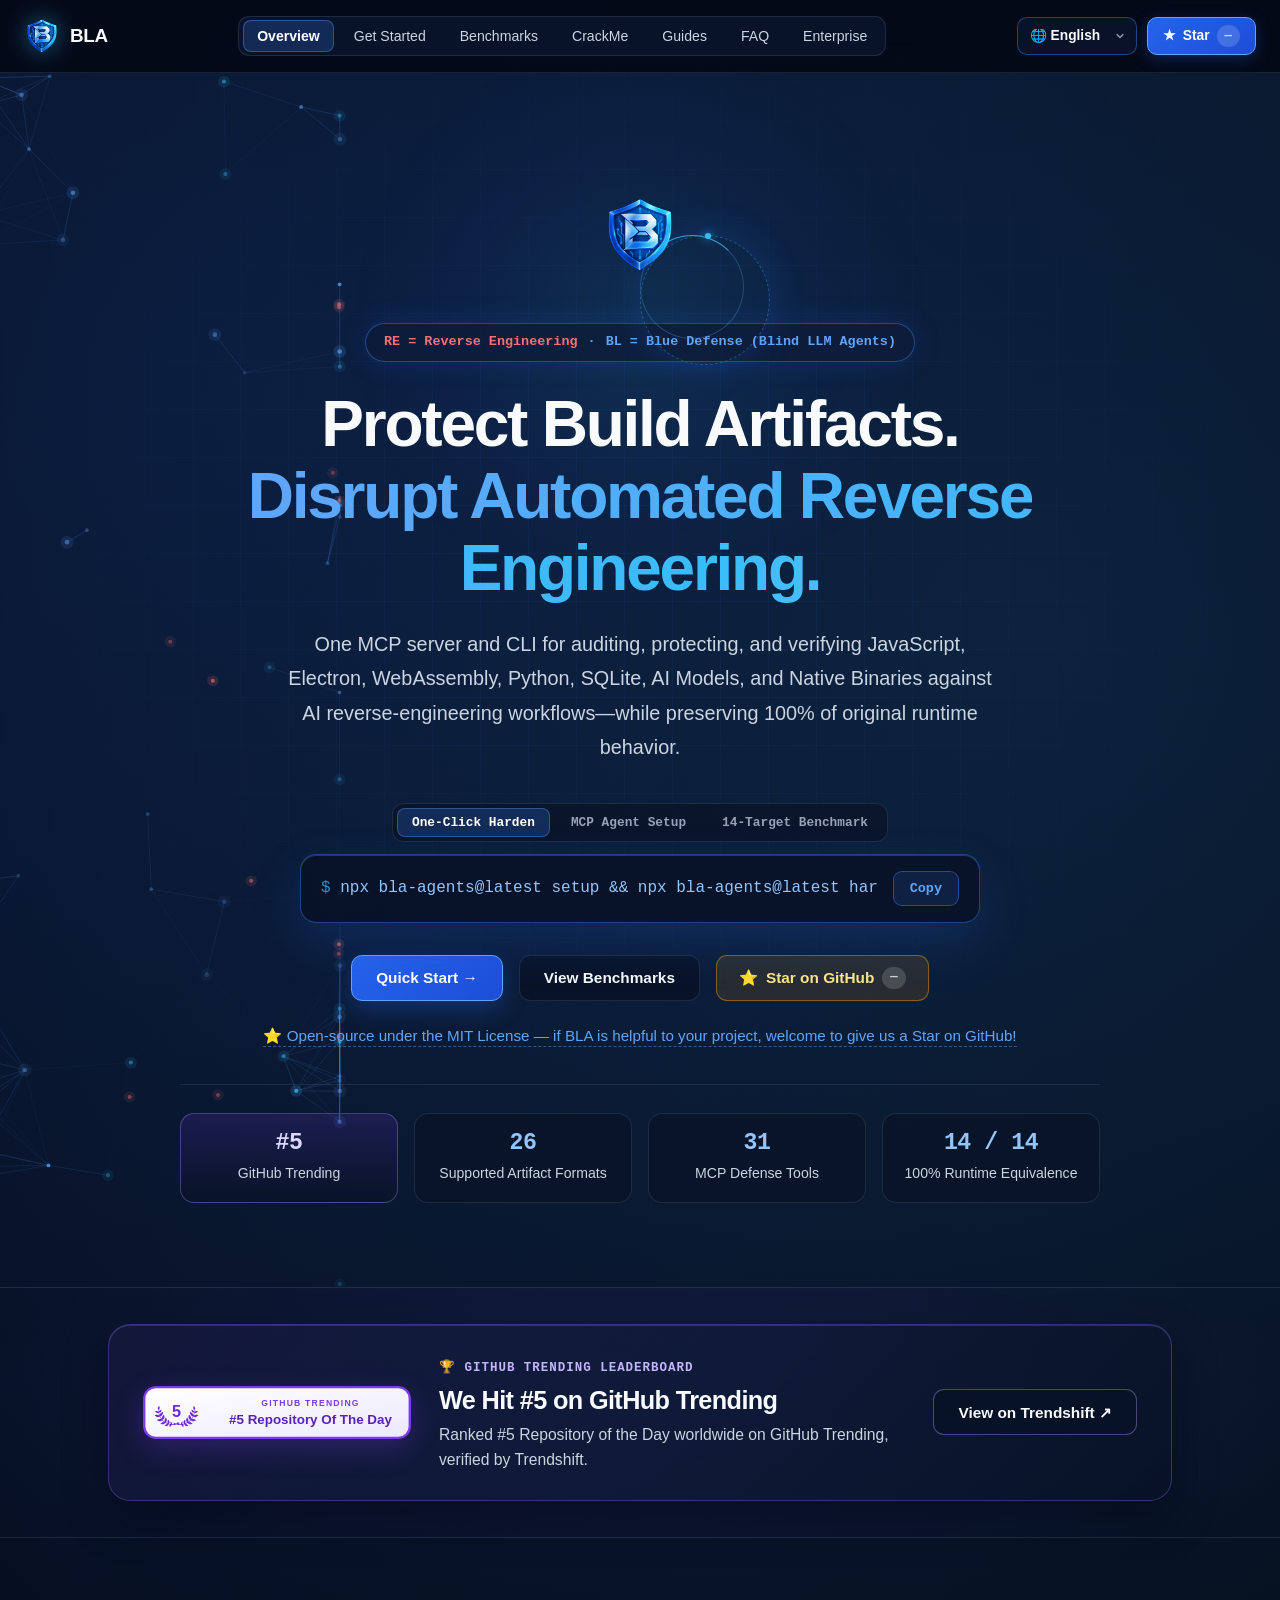
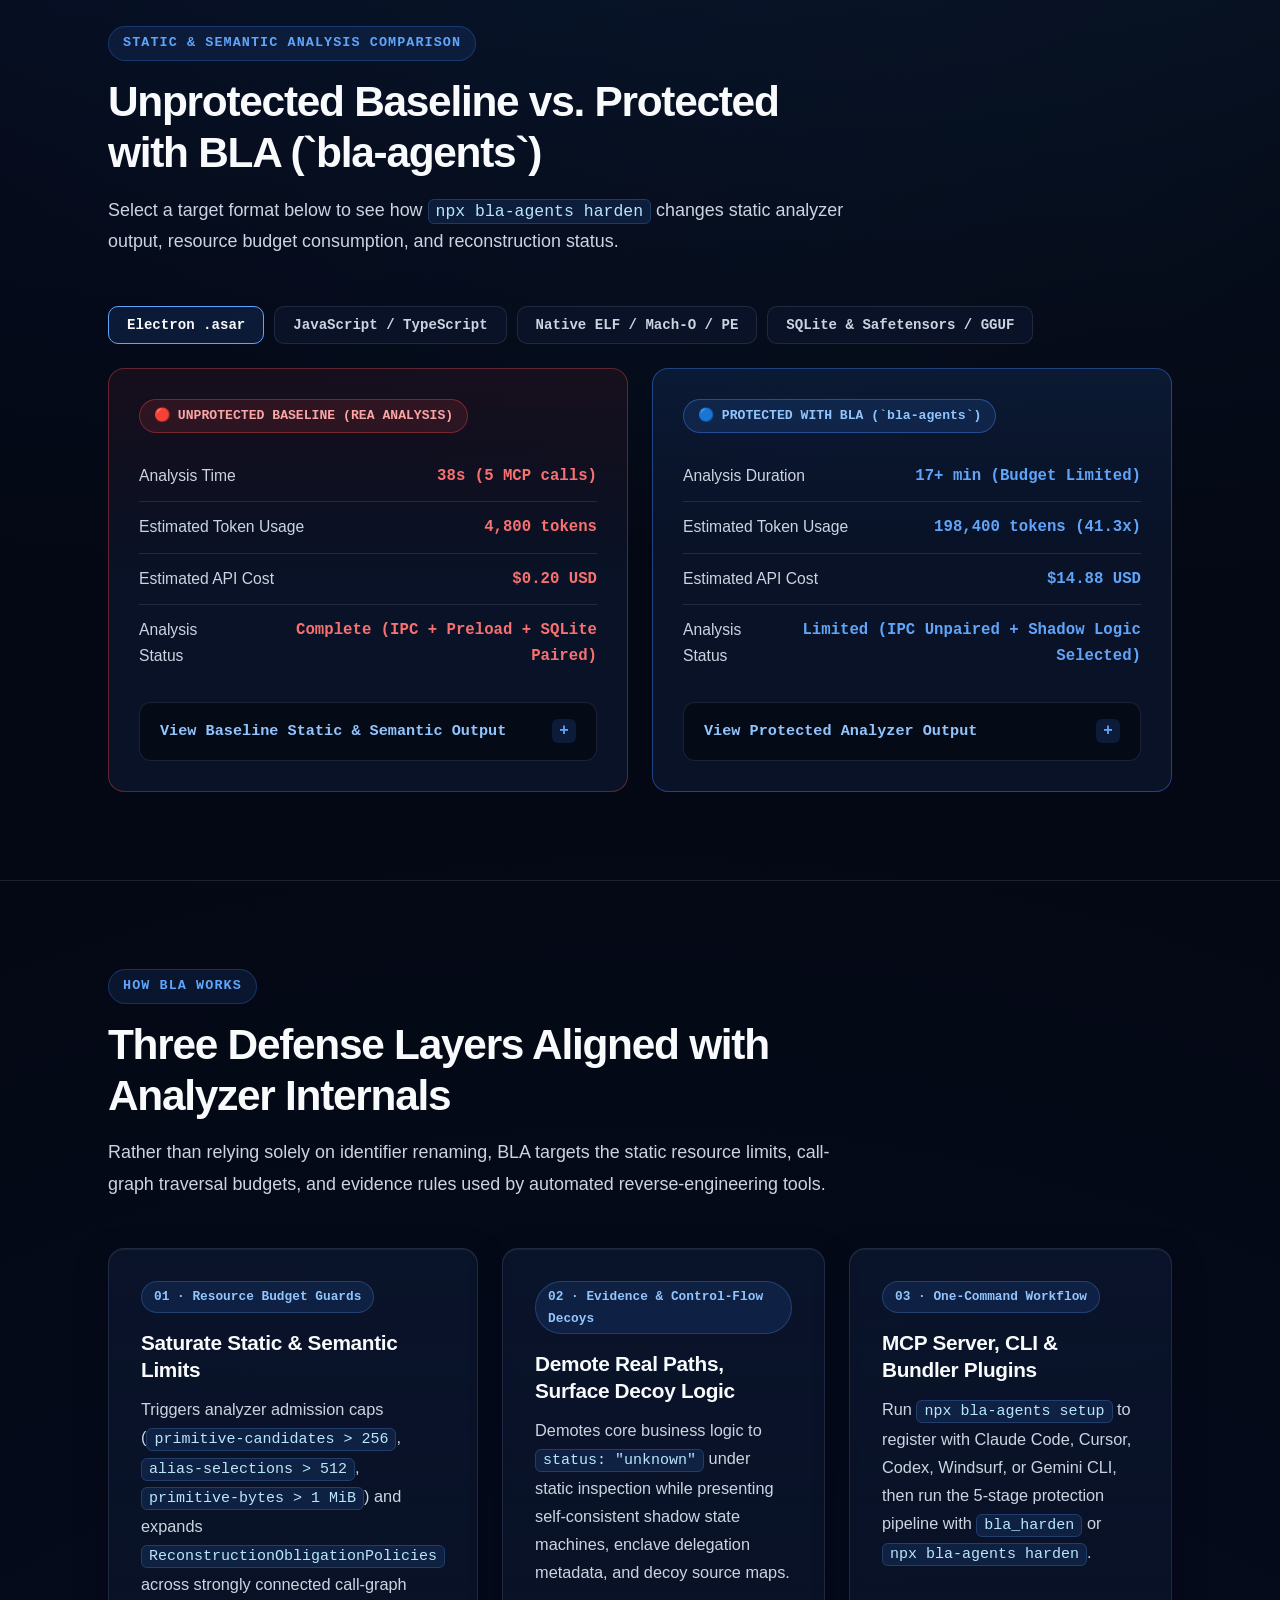
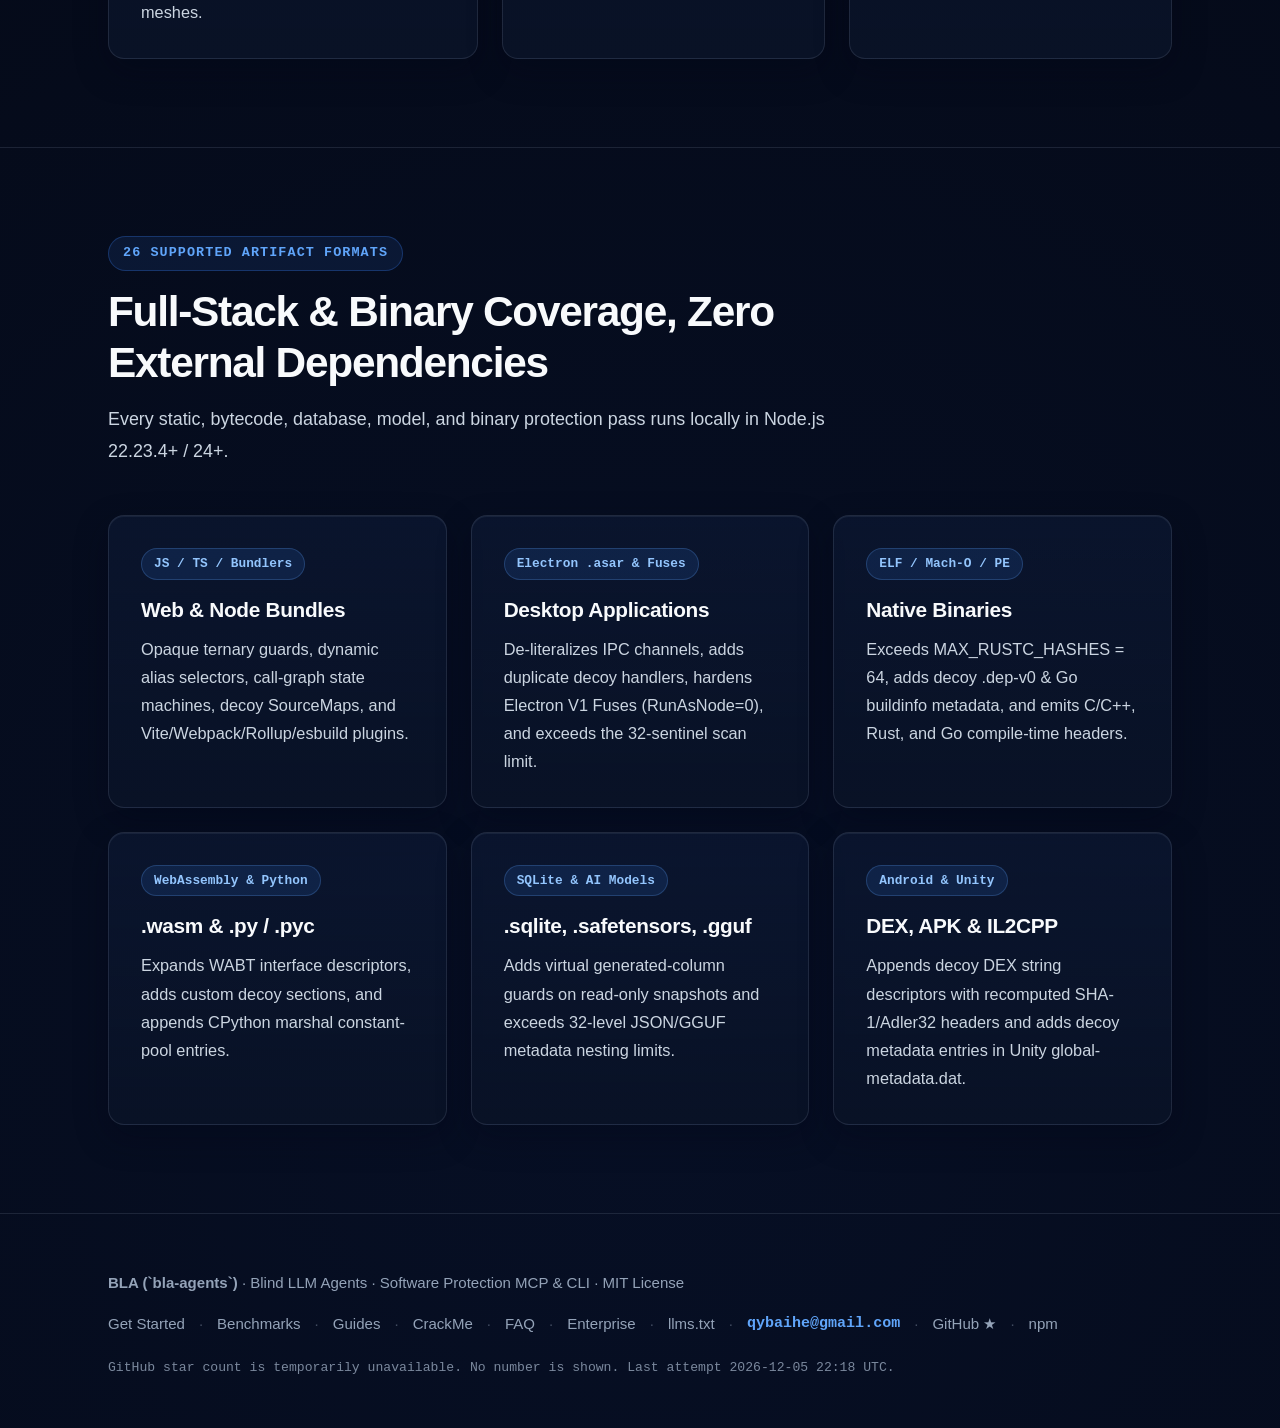
==== commit f33f949d: "chore(site): sync website from qybaihe/bla" ====
--- a/index.html
+++ b/index.html
@@ -136,7 +136,7 @@
             "codeRepository": "https://github.com/qybaihe/bla",
             "programmingLanguage": "TypeScript",
             "runtimePlatform": "Node.js",
-            "version": "3.4.1",
+            "version": "3.5.0",
             "license": "https://opensource.org/licenses/MIT",
             "author": { "@id": "https://bla.tools/#organization" },
             "targetProduct": { "@id": "https://bla.tools/#software" }
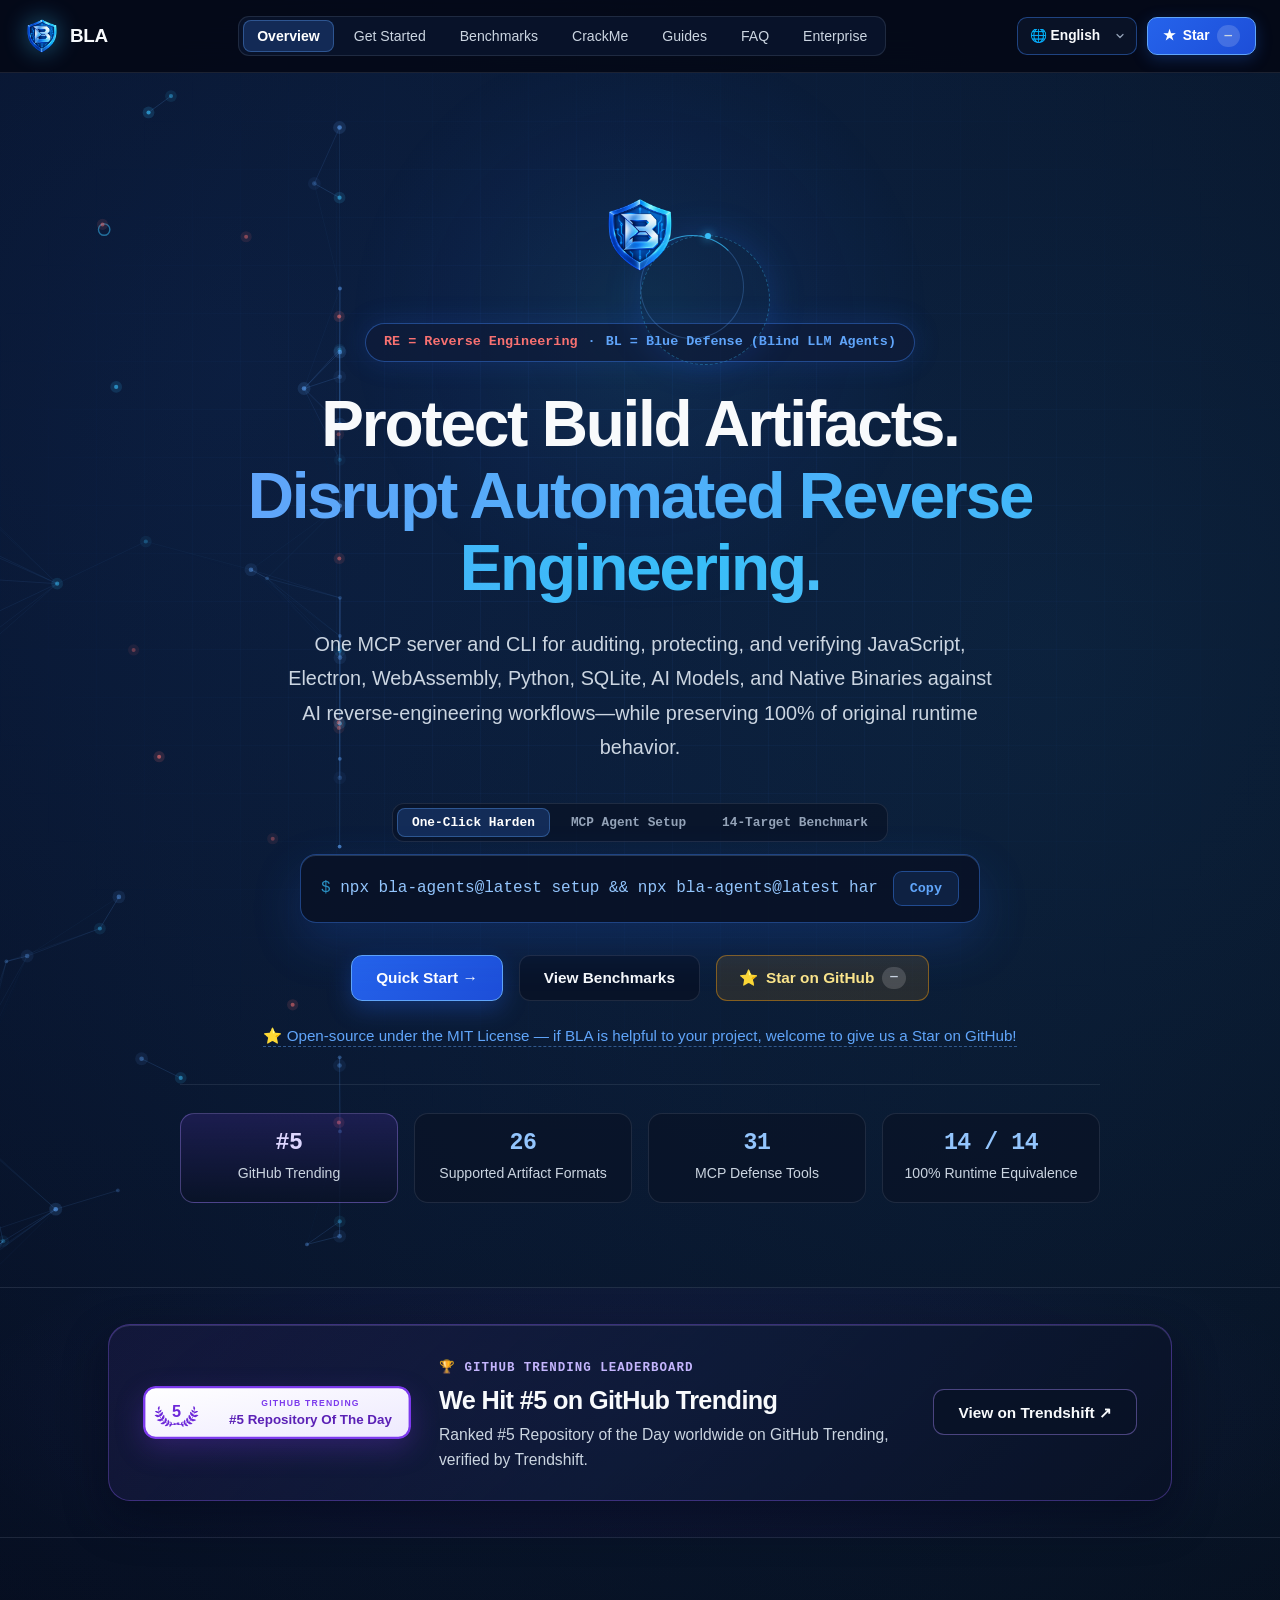
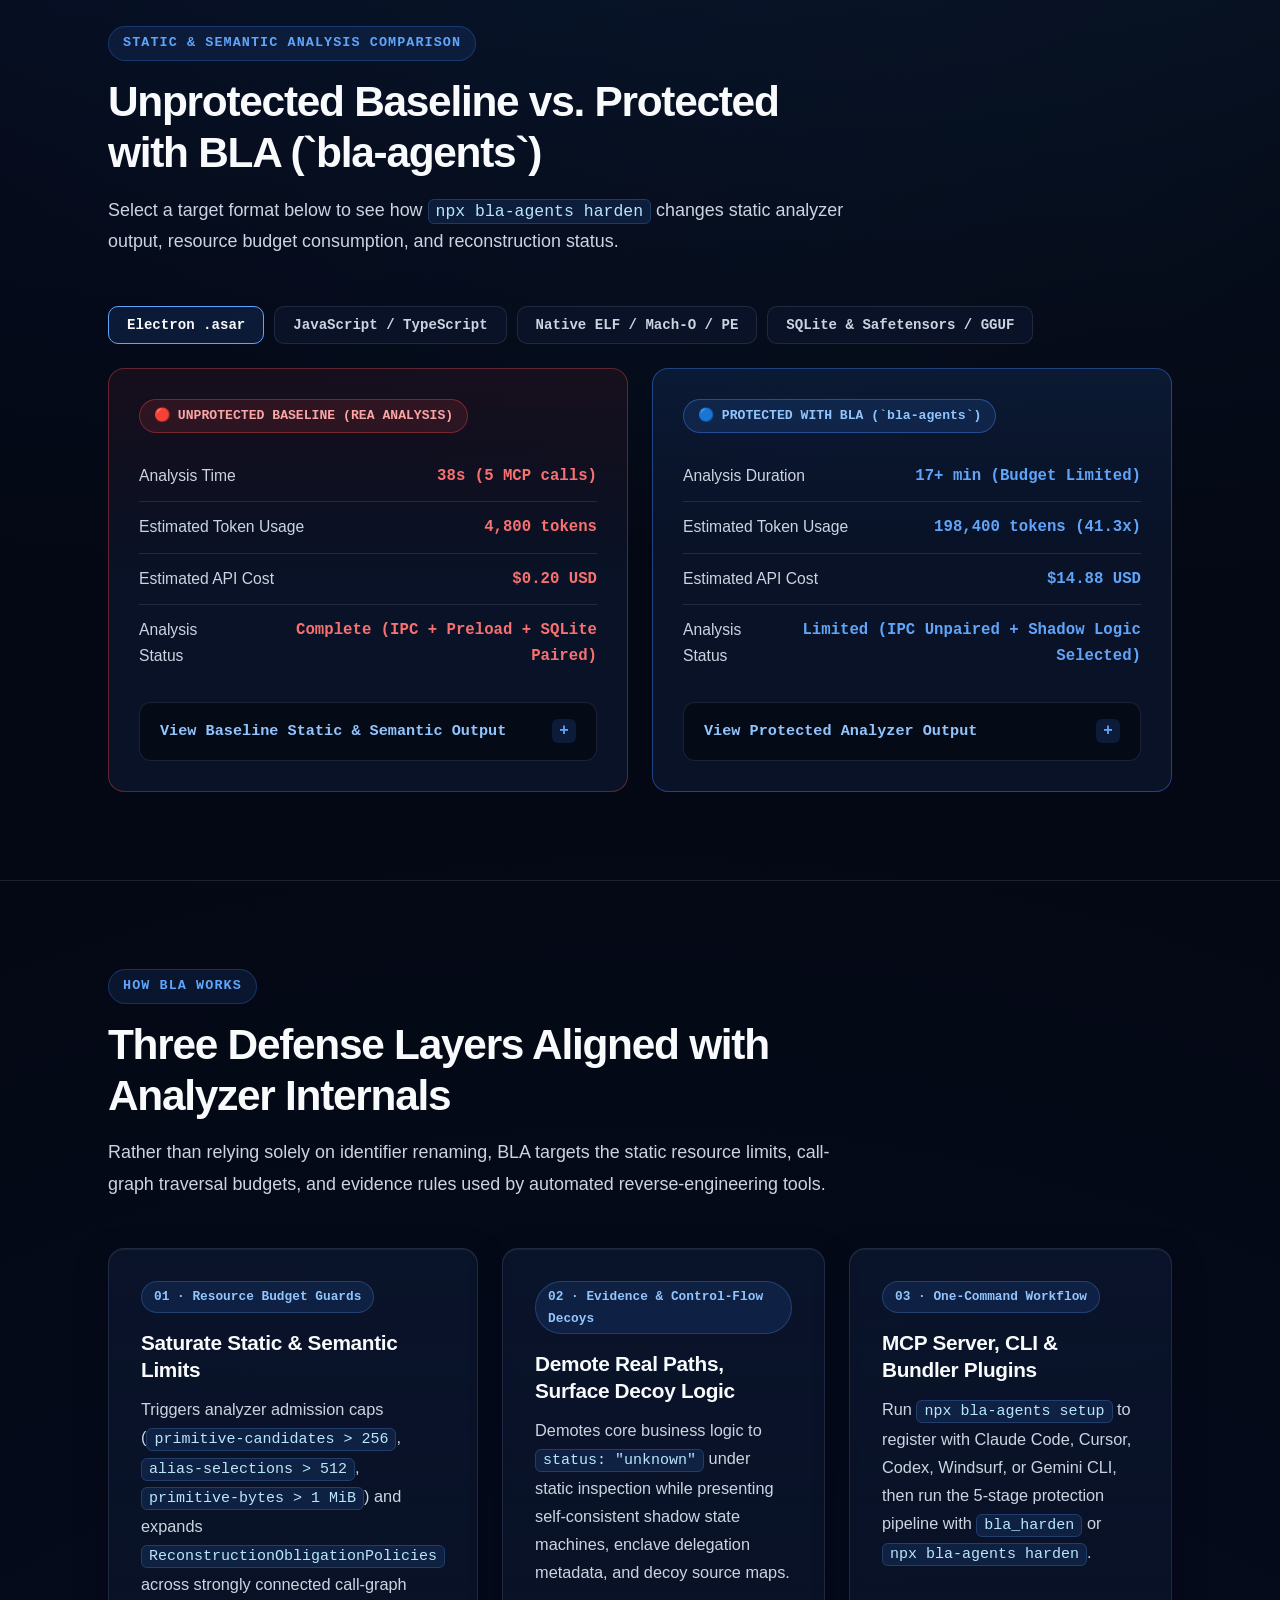
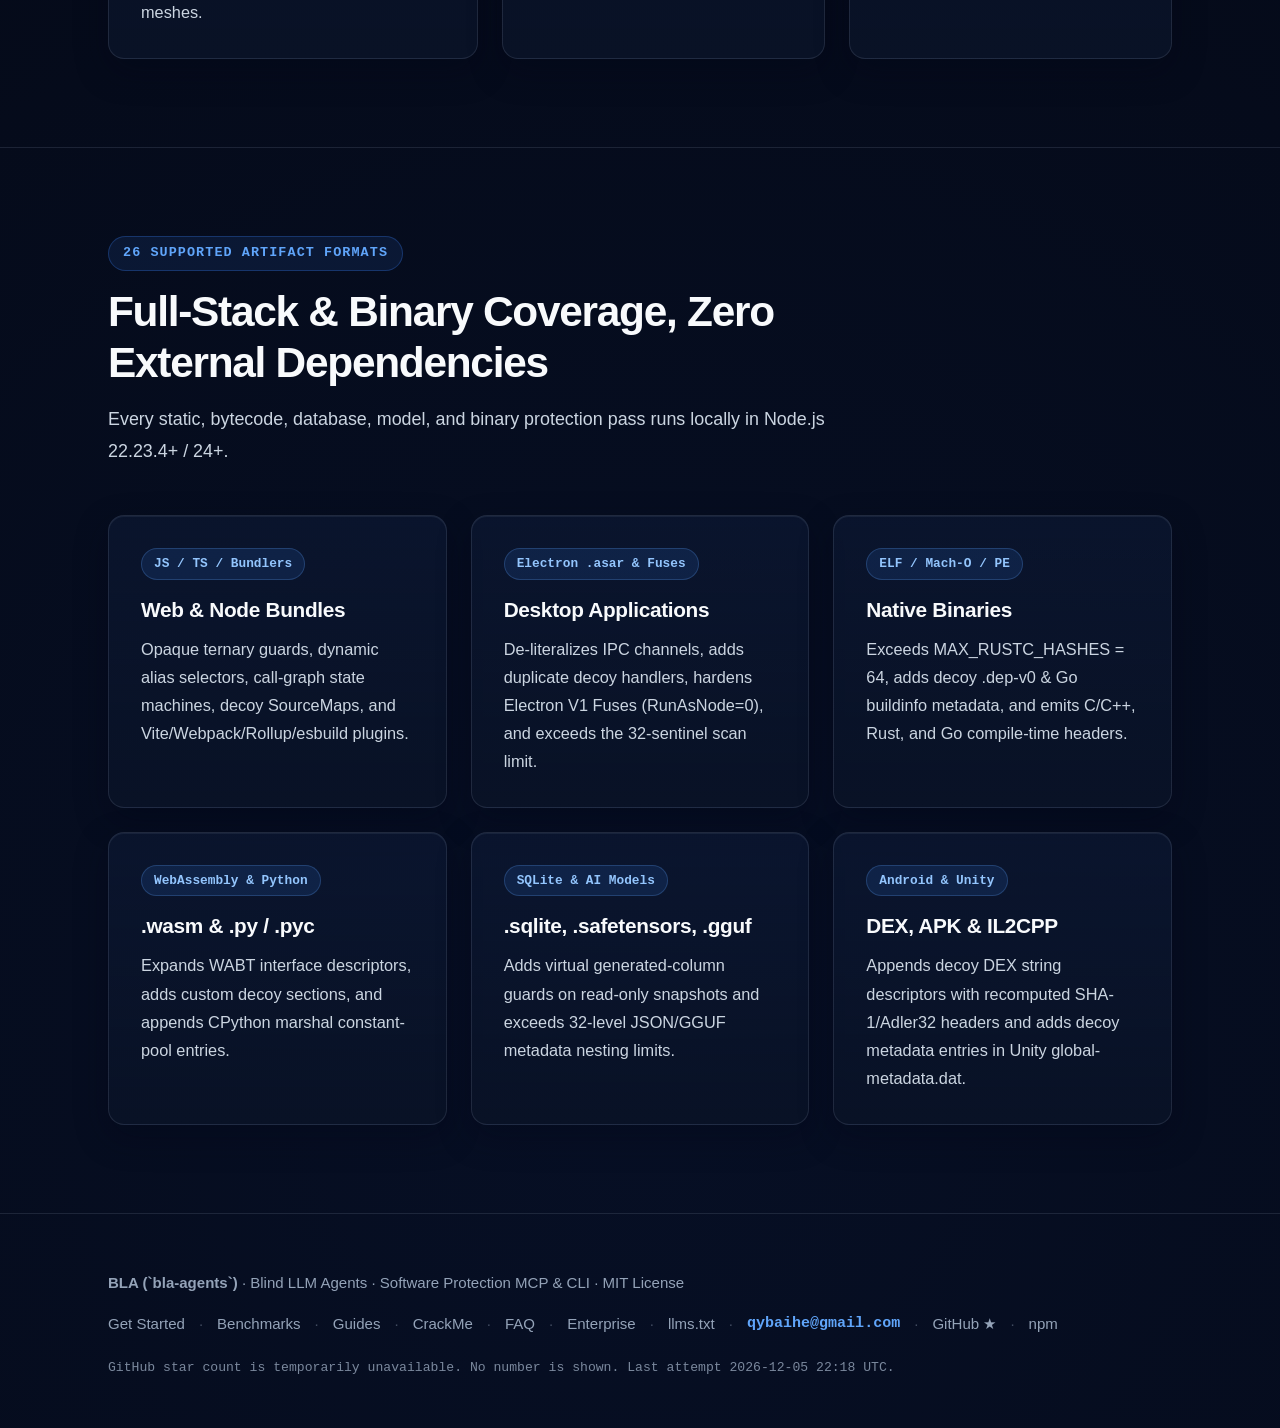
==== commit 7b539a8e: "chore(site): sync website from qybaihe/bla" ====
--- a/index.html
+++ b/index.html
@@ -101,13 +101,13 @@
             "applicationCategory": "DeveloperApplication",
             "applicationSubCategory": "SecurityApplication",
             "operatingSystem": "Linux, macOS, Windows",
-            "softwareVersion": "3.5.0",
+            "softwareVersion": "3.5.3",
             "softwareRequirements": "Node.js ^22.23.4 || >=24.0.0",
             "dateModified": "2026-11-17",
             "url": "https://bla.tools/",
             "downloadUrl": "https://www.npmjs.com/package/bla-agents",
             "installUrl": "https://www.npmjs.com/package/bla-agents",
-            "releaseNotes": "https://github.com/qybaihe/bla/releases/tag/bla-agents-3.5.0",
+            "releaseNotes": "https://github.com/qybaihe/bla/releases/tag/bla-agents-3.5.3",
             "screenshot": "https://bla.tools/assets/social-card.png",
             "license": "https://opensource.org/licenses/MIT",
             "award": "GitHub Trending #5 Repository of the Day",
@@ -136,7 +136,7 @@
             "codeRepository": "https://github.com/qybaihe/bla",
             "programmingLanguage": "TypeScript",
             "runtimePlatform": "Node.js",
-            "version": "3.5.0",
+            "version": "3.5.3",
             "license": "https://opensource.org/licenses/MIT",
             "author": { "@id": "https://bla.tools/#organization" },
             "targetProduct": { "@id": "https://bla.tools/#software" }
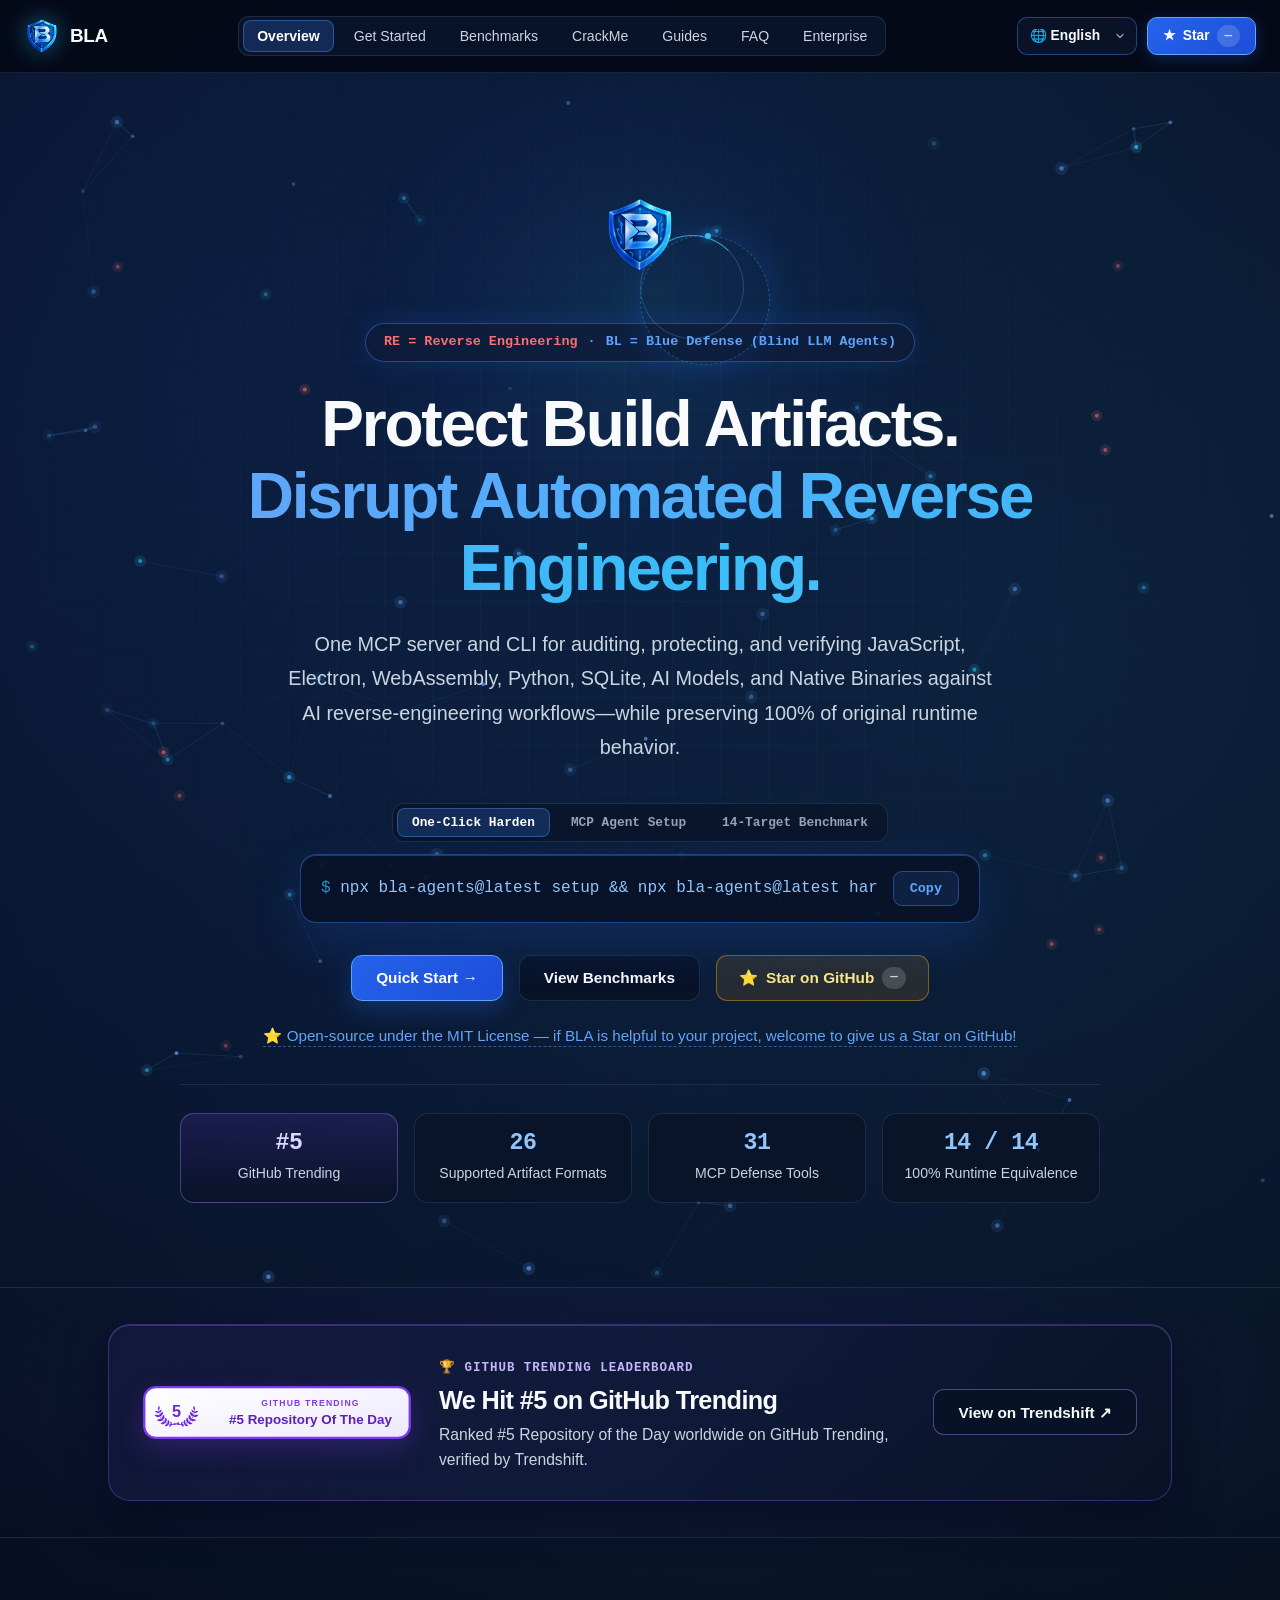
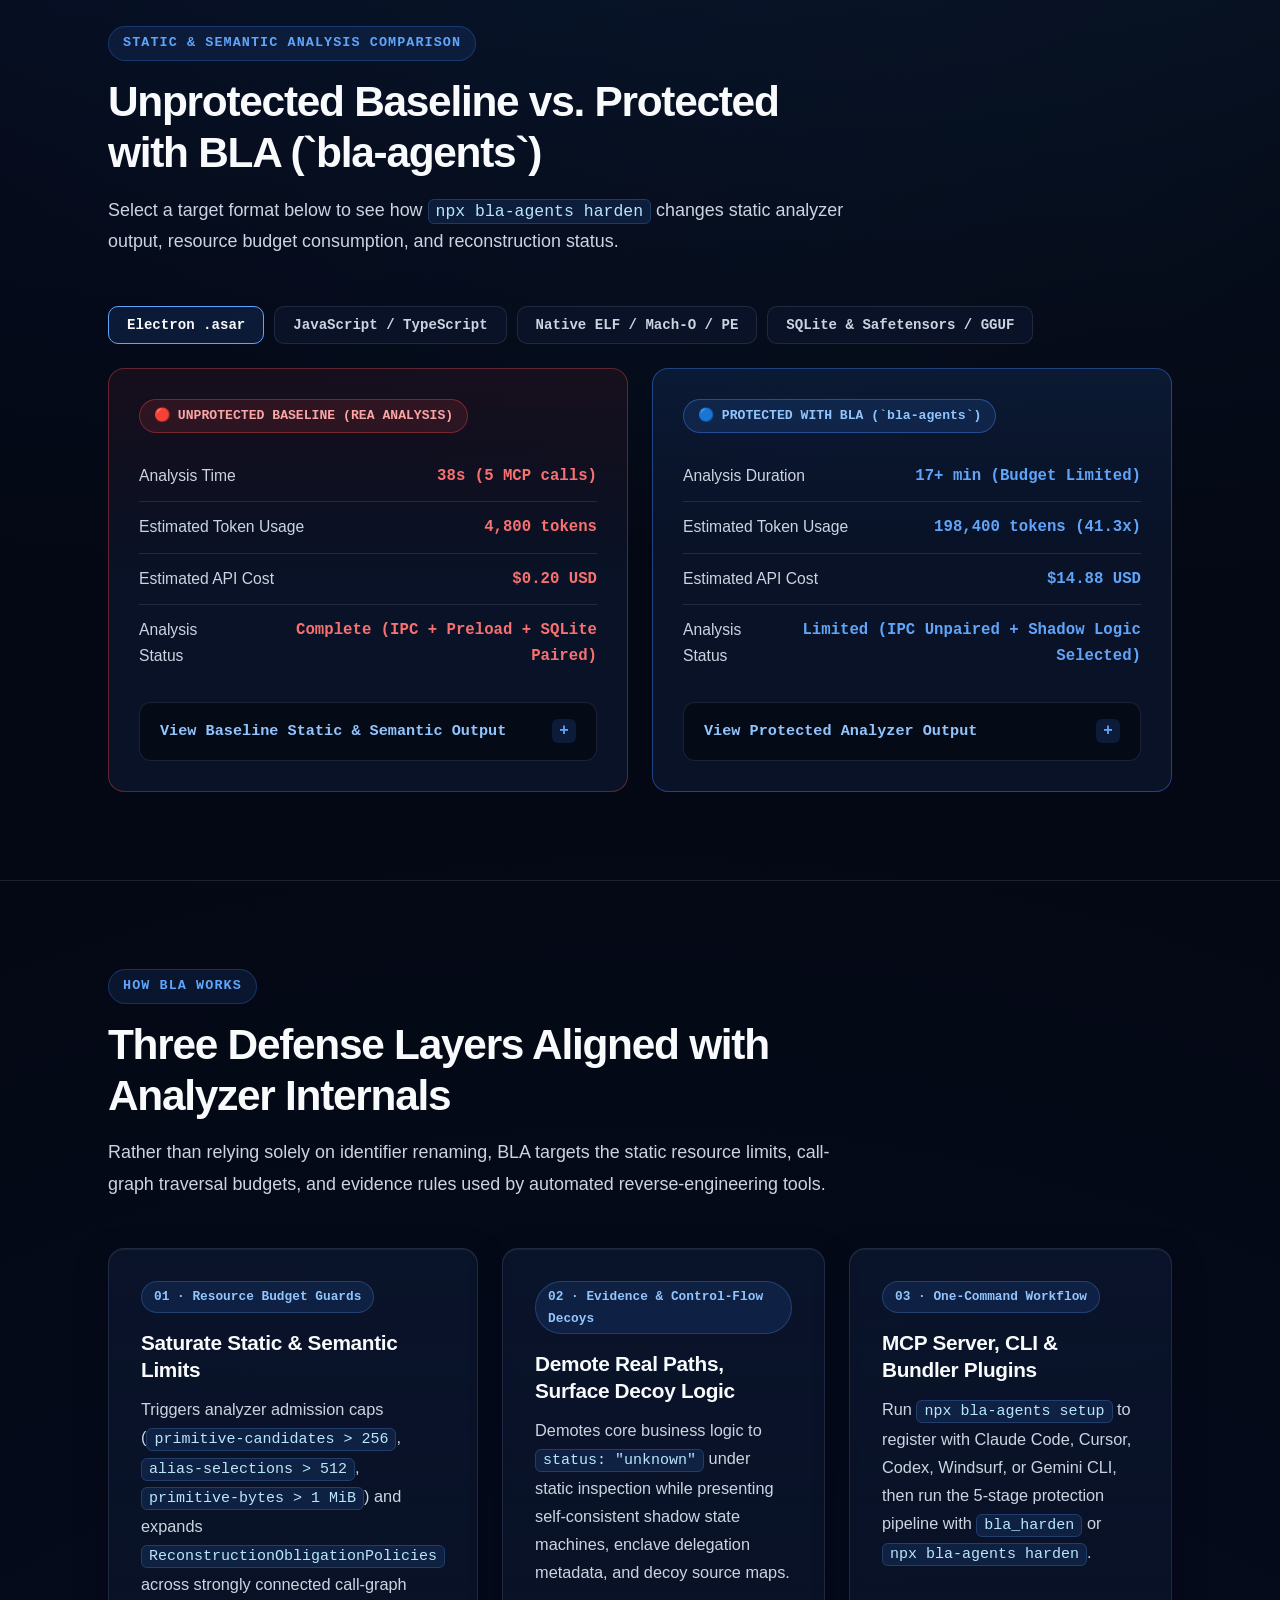
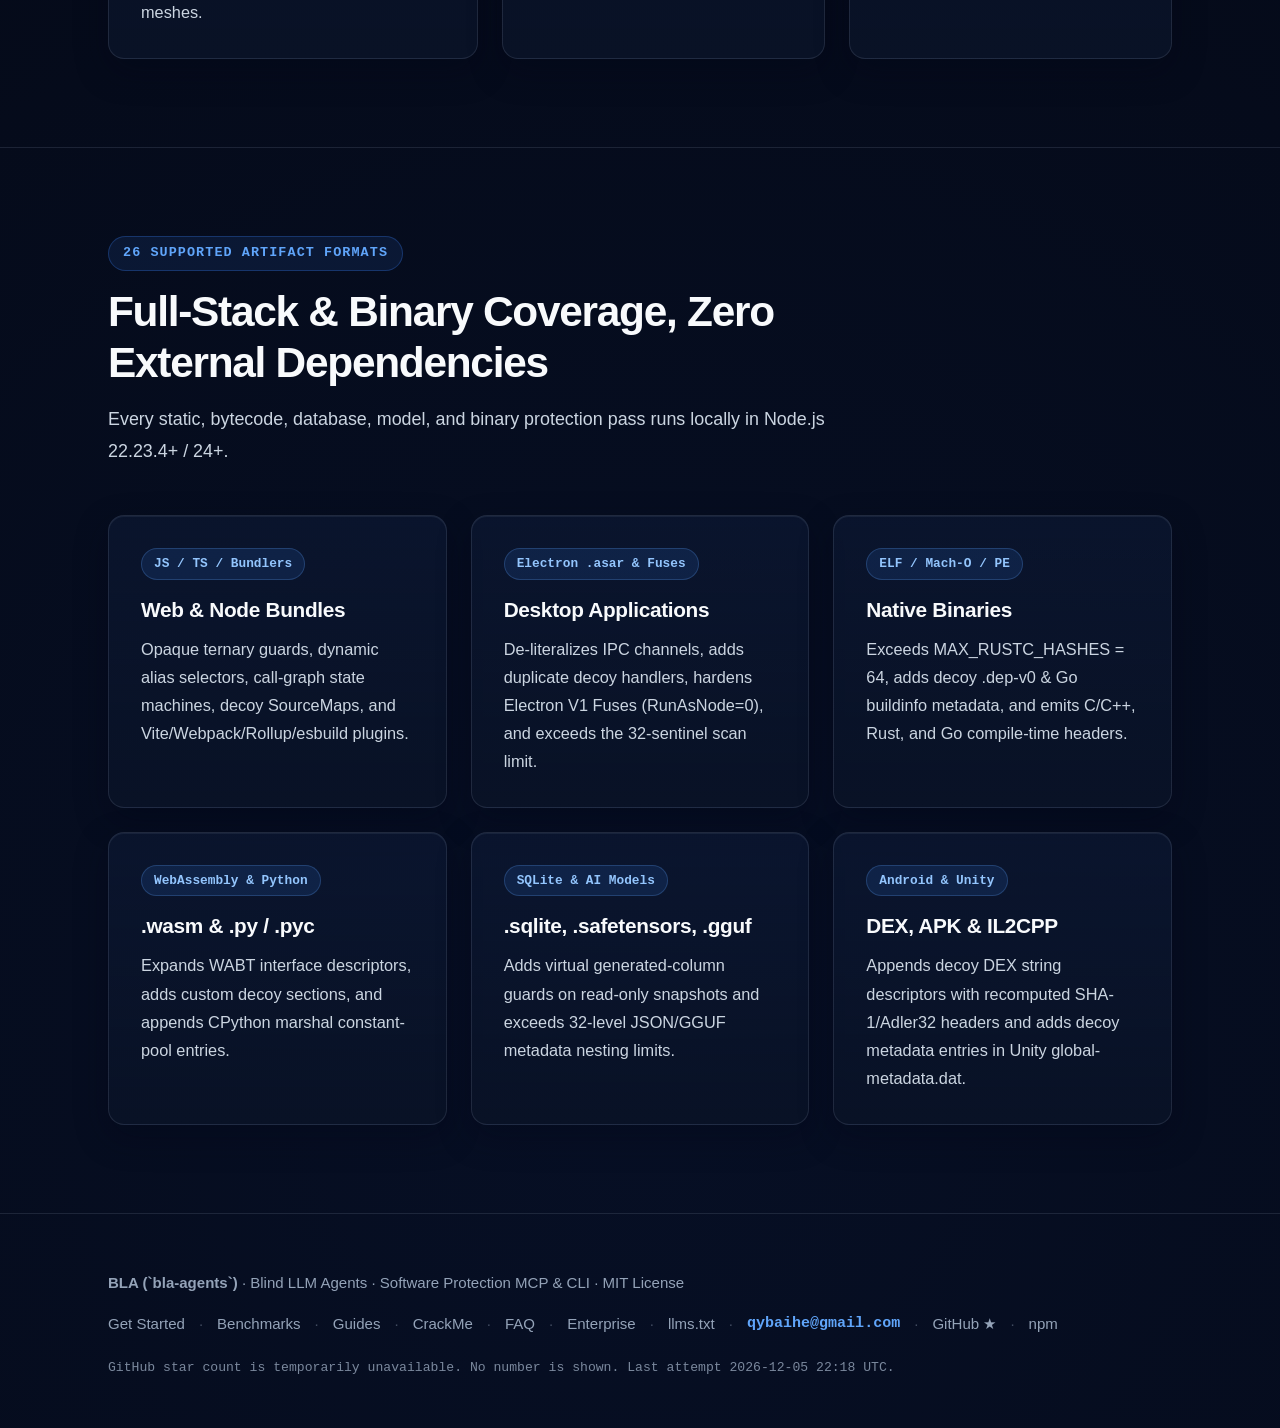
==== commit d6f82d04: "chore(site): sync website from qybaihe/bla" ====
--- a/index.html
+++ b/index.html
@@ -101,13 +101,13 @@
             "applicationCategory": "DeveloperApplication",
             "applicationSubCategory": "SecurityApplication",
             "operatingSystem": "Linux, macOS, Windows",
-            "softwareVersion": "3.5.3",
+            "softwareVersion": "3.5.5",
             "softwareRequirements": "Node.js ^22.23.4 || >=24.0.0",
             "dateModified": "2026-11-17",
             "url": "https://bla.tools/",
             "downloadUrl": "https://www.npmjs.com/package/bla-agents",
             "installUrl": "https://www.npmjs.com/package/bla-agents",
-            "releaseNotes": "https://github.com/qybaihe/bla/releases/tag/bla-agents-3.5.3",
+            "releaseNotes": "https://github.com/qybaihe/bla/releases/tag/bla-agents-3.5.5",
             "screenshot": "https://bla.tools/assets/social-card.png",
             "license": "https://opensource.org/licenses/MIT",
             "award": "GitHub Trending #5 Repository of the Day",
@@ -136,7 +136,7 @@
             "codeRepository": "https://github.com/qybaihe/bla",
             "programmingLanguage": "TypeScript",
             "runtimePlatform": "Node.js",
-            "version": "3.5.3",
+            "version": "3.5.5",
             "license": "https://opensource.org/licenses/MIT",
             "author": { "@id": "https://bla.tools/#organization" },
             "targetProduct": { "@id": "https://bla.tools/#software" }
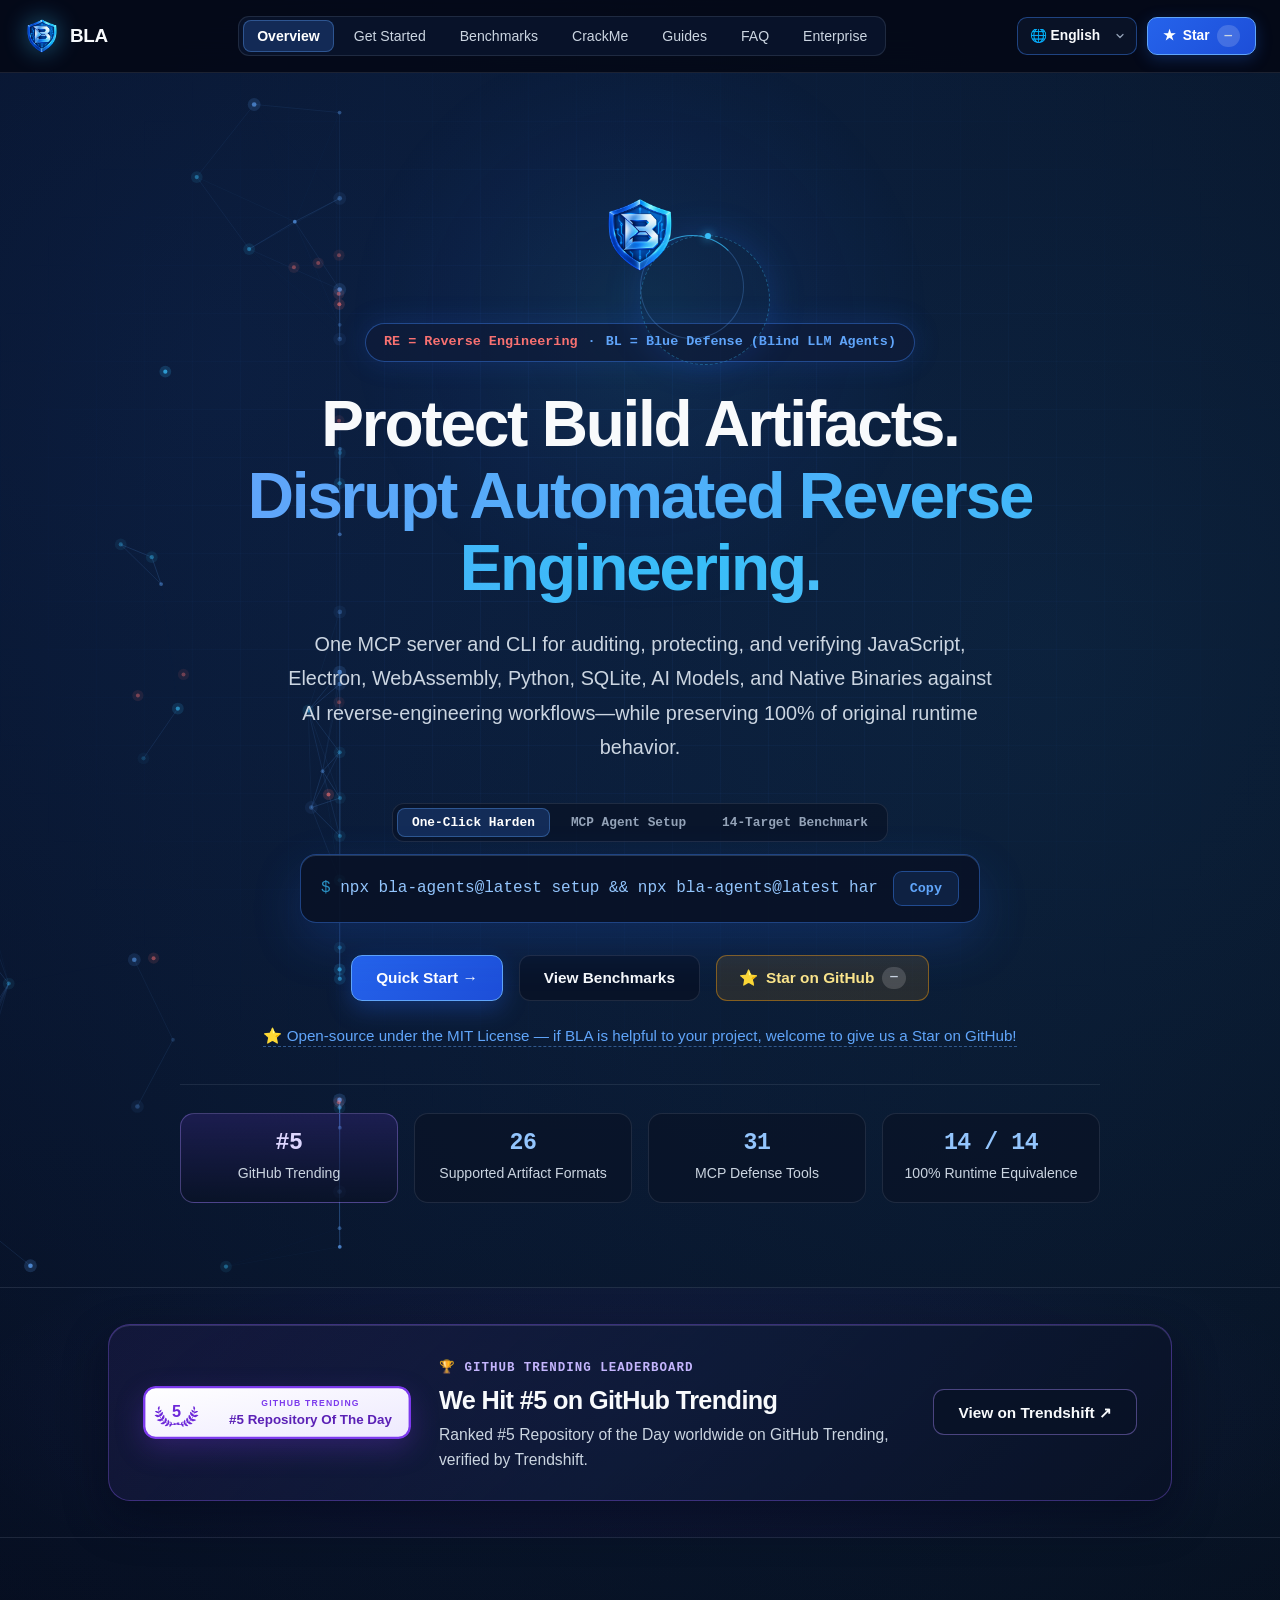
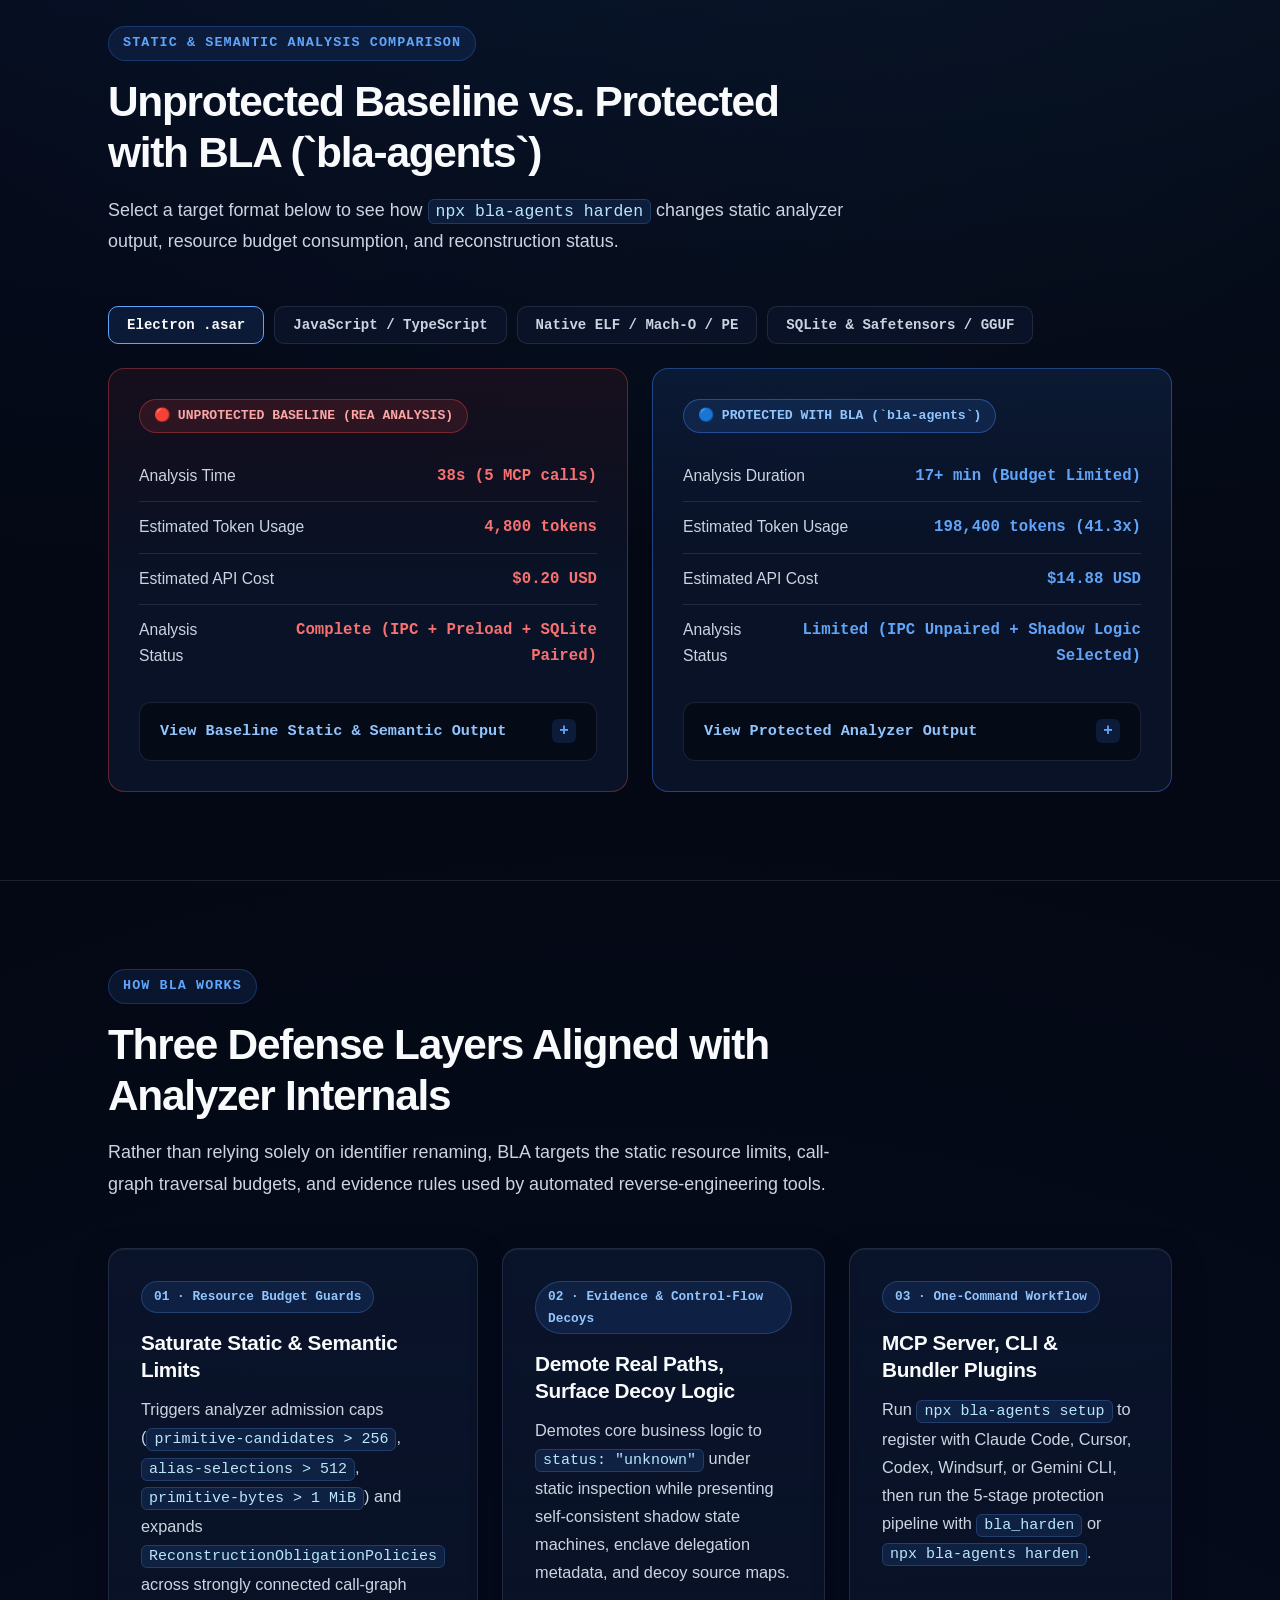
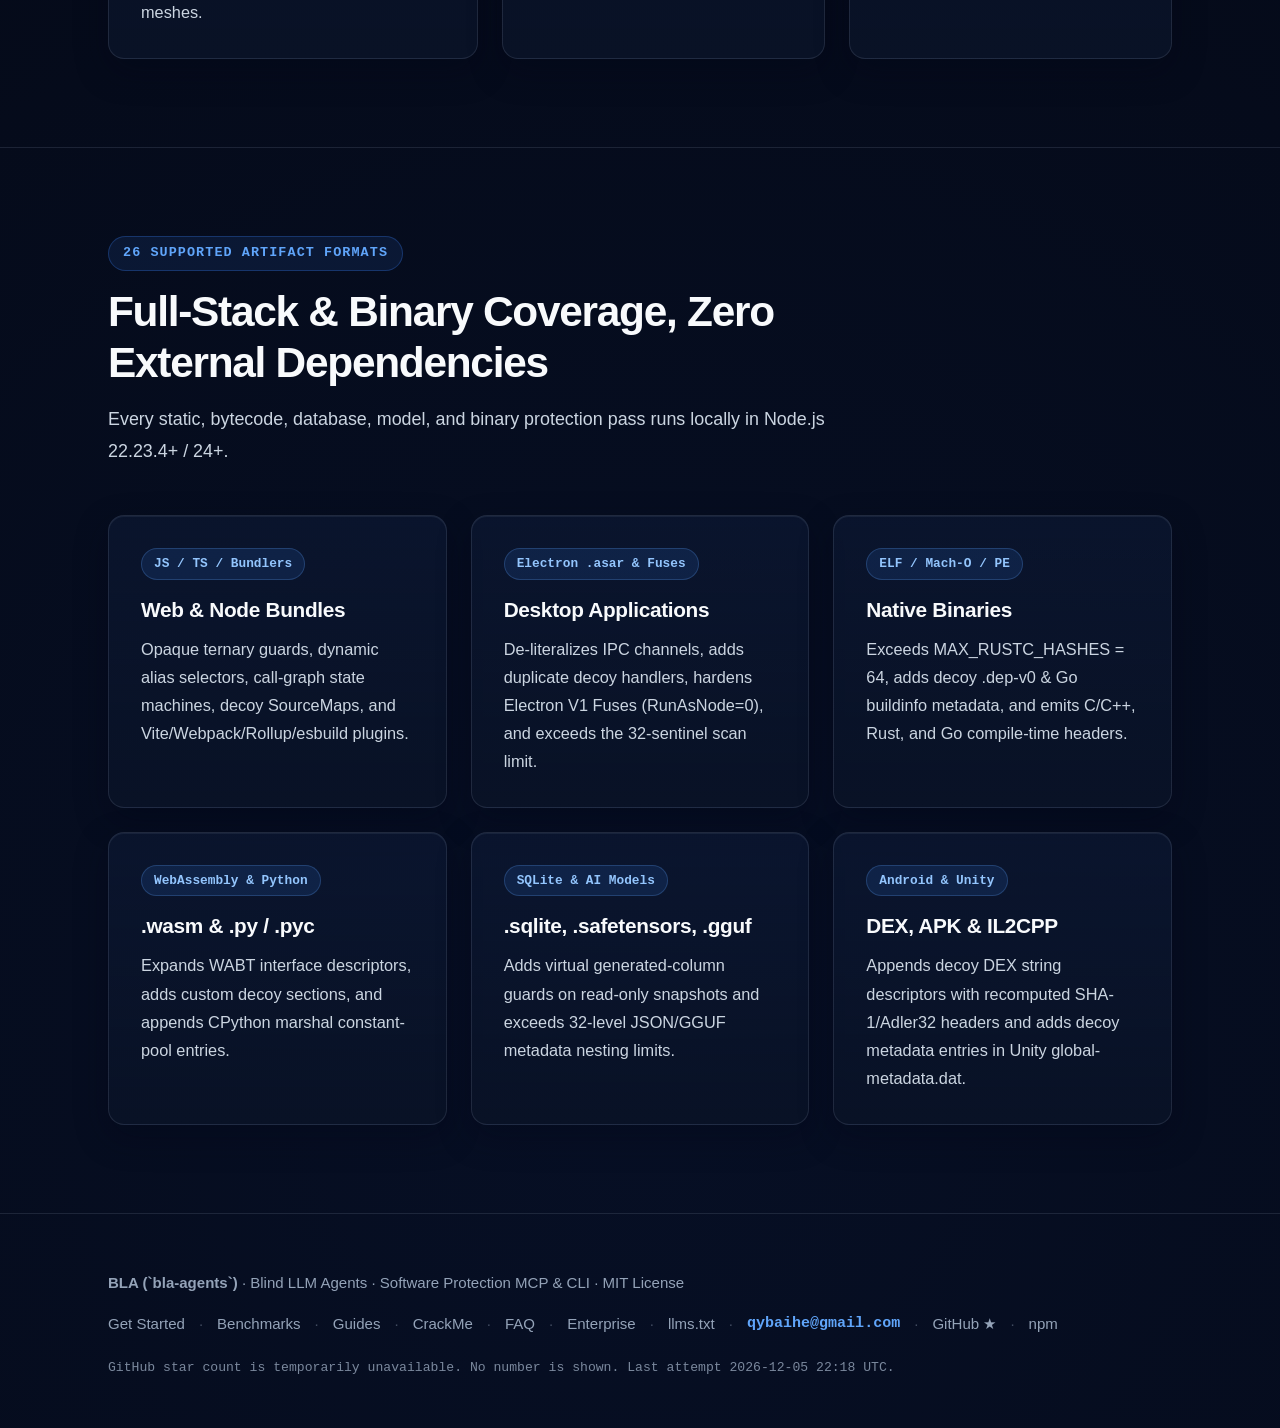
==== commit 0504c090: "chore(site): sync website from qybaihe/bla" ====
--- a/index.html
+++ b/index.html
@@ -101,13 +101,13 @@
             "applicationCategory": "DeveloperApplication",
             "applicationSubCategory": "SecurityApplication",
             "operatingSystem": "Linux, macOS, Windows",
-            "softwareVersion": "3.5.5",
+            "softwareVersion": "3.5.6",
             "softwareRequirements": "Node.js ^22.23.4 || >=24.0.0",
             "dateModified": "2026-11-17",
             "url": "https://bla.tools/",
             "downloadUrl": "https://www.npmjs.com/package/bla-agents",
             "installUrl": "https://www.npmjs.com/package/bla-agents",
-            "releaseNotes": "https://github.com/qybaihe/bla/releases/tag/bla-agents-3.5.5",
+            "releaseNotes": "https://github.com/qybaihe/bla/releases/tag/bla-agents-3.5.6",
             "screenshot": "https://bla.tools/assets/social-card.png",
             "license": "https://opensource.org/licenses/MIT",
             "award": "GitHub Trending #5 Repository of the Day",
@@ -136,7 +136,7 @@
             "codeRepository": "https://github.com/qybaihe/bla",
             "programmingLanguage": "TypeScript",
             "runtimePlatform": "Node.js",
-            "version": "3.5.5",
+            "version": "3.5.6",
             "license": "https://opensource.org/licenses/MIT",
             "author": { "@id": "https://bla.tools/#organization" },
             "targetProduct": { "@id": "https://bla.tools/#software" }
